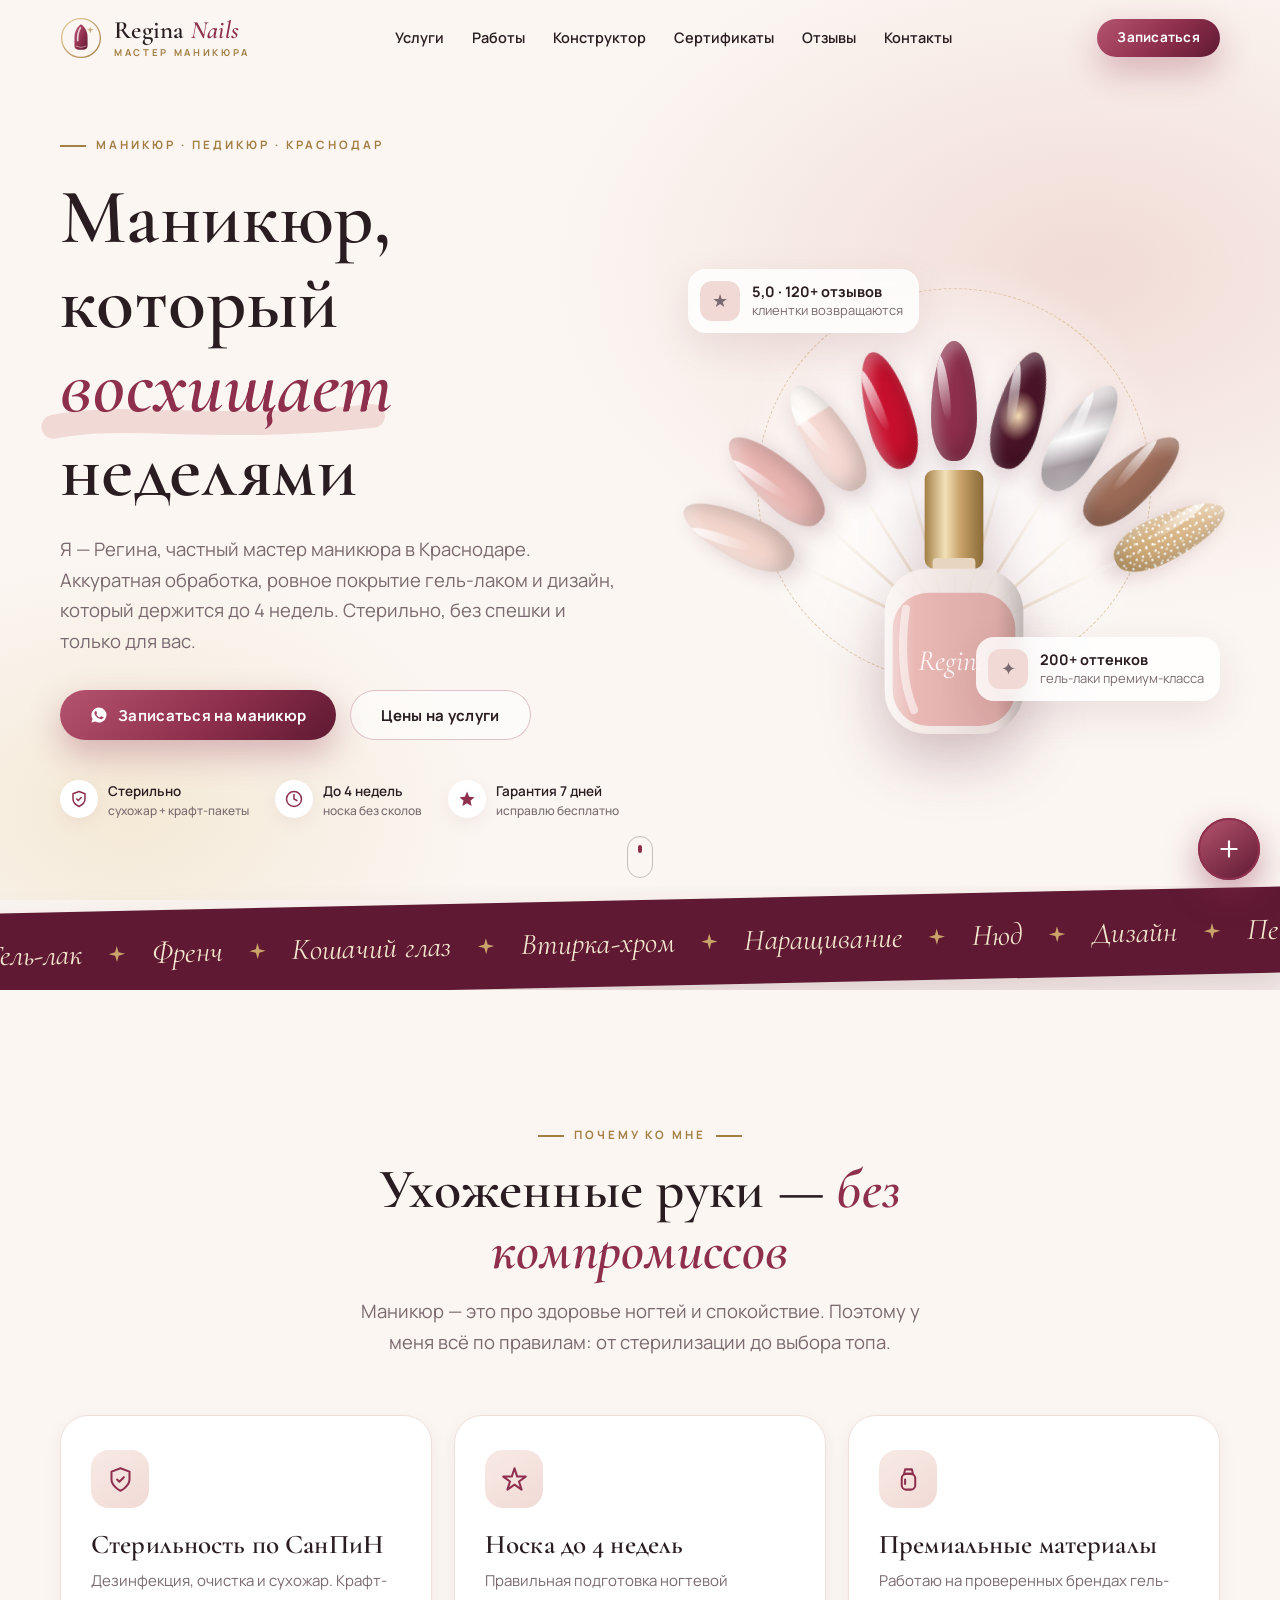
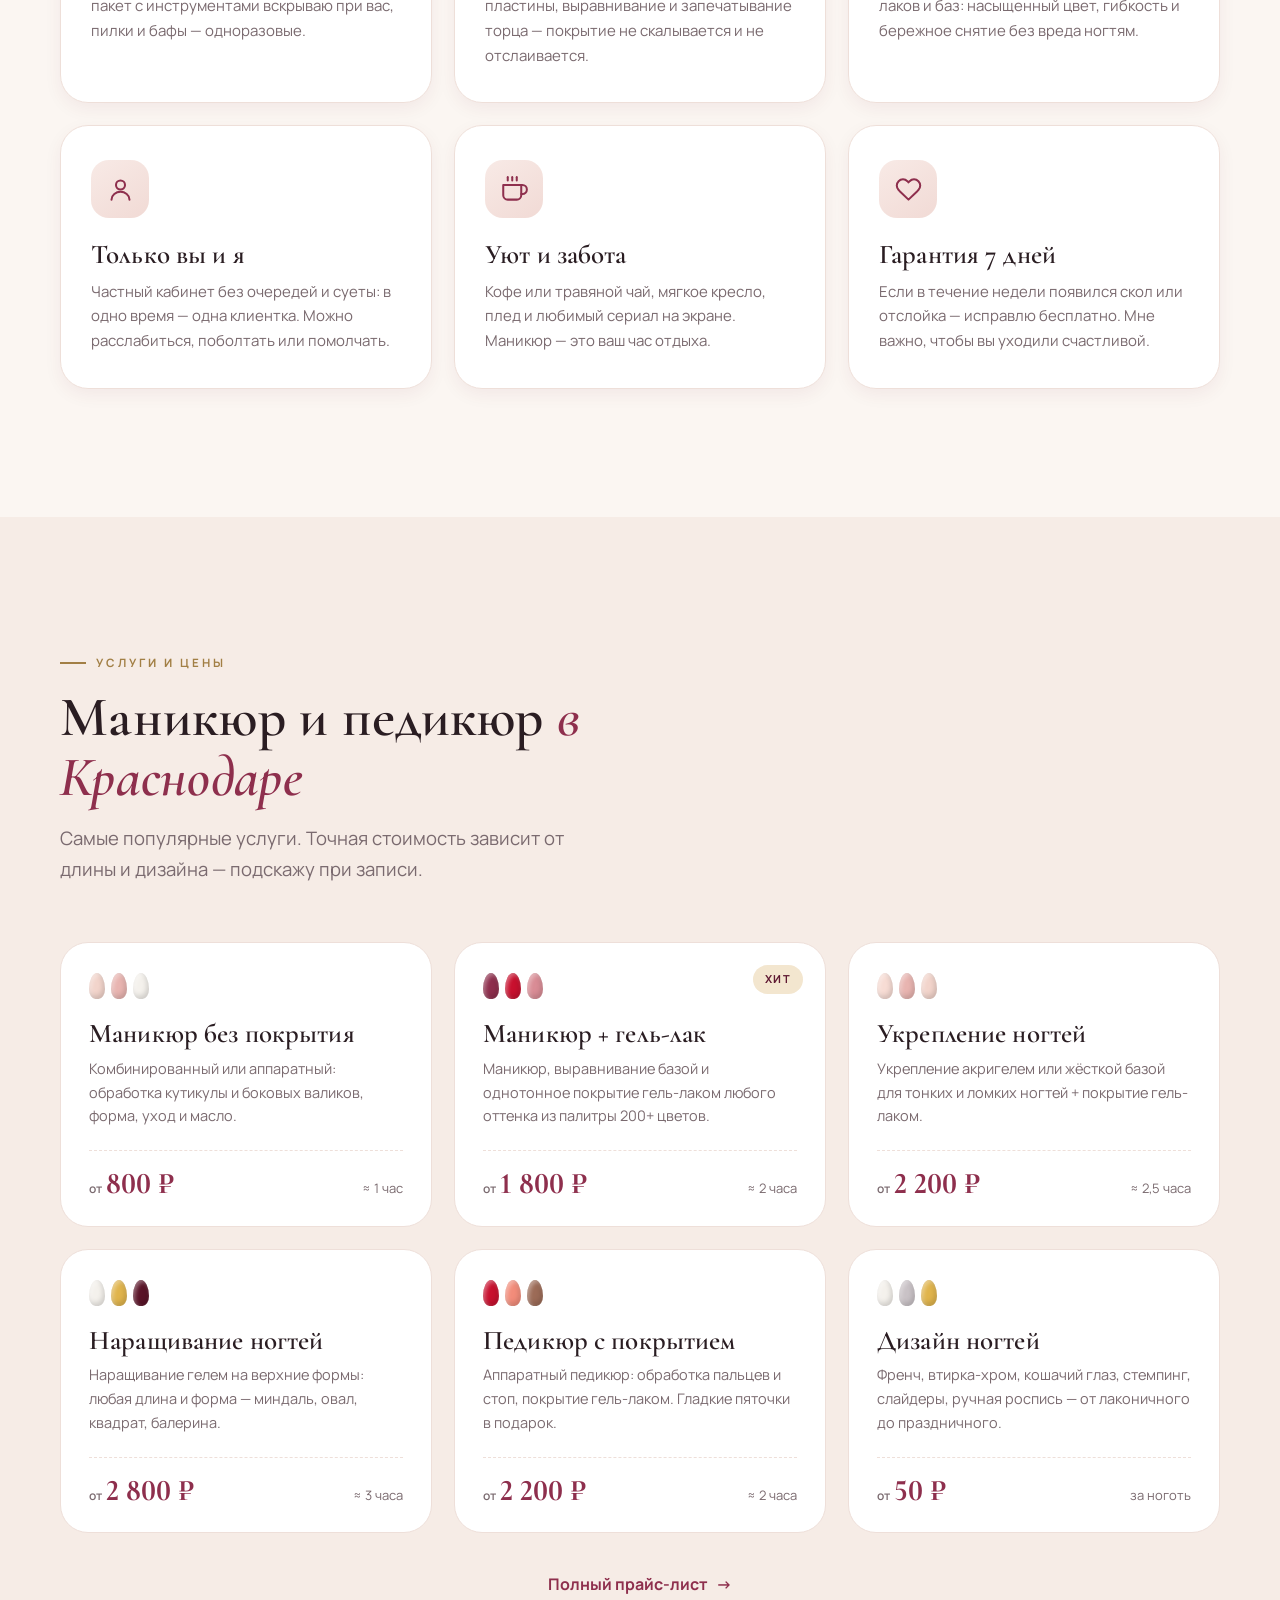
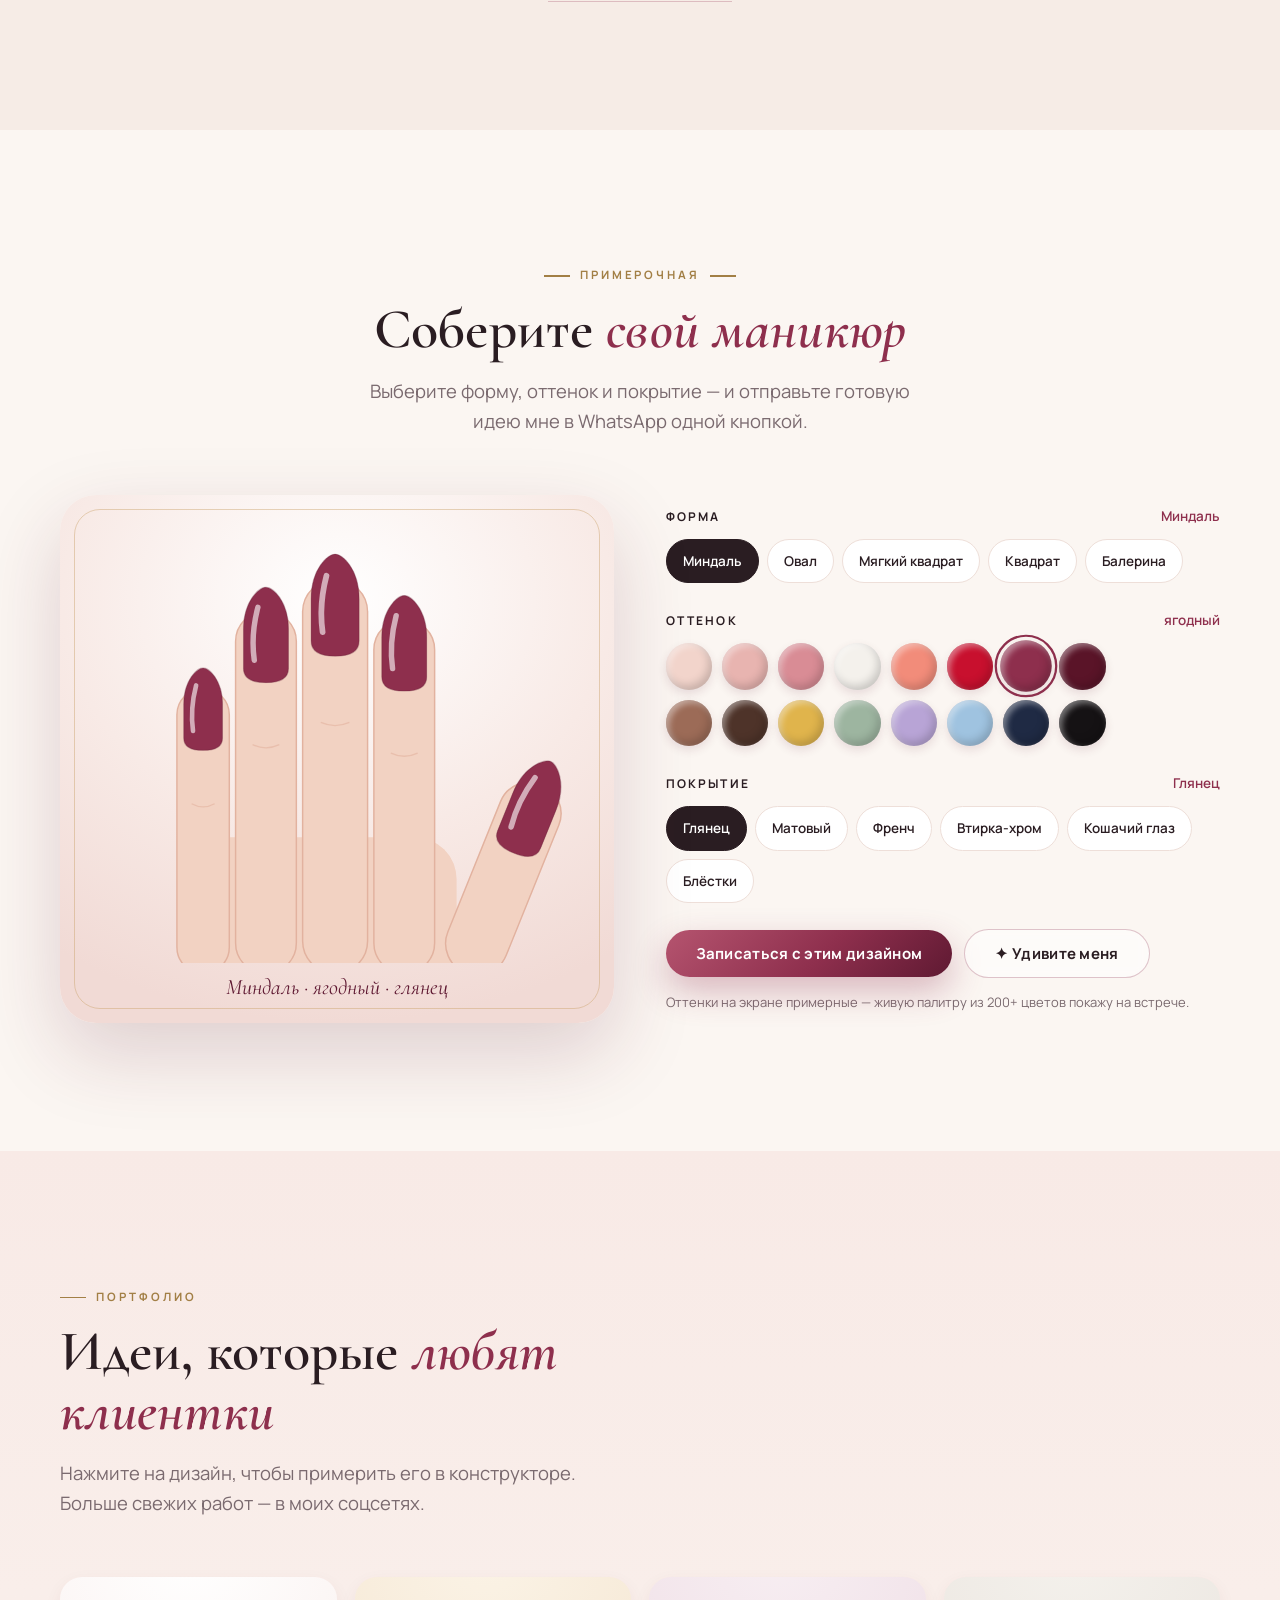
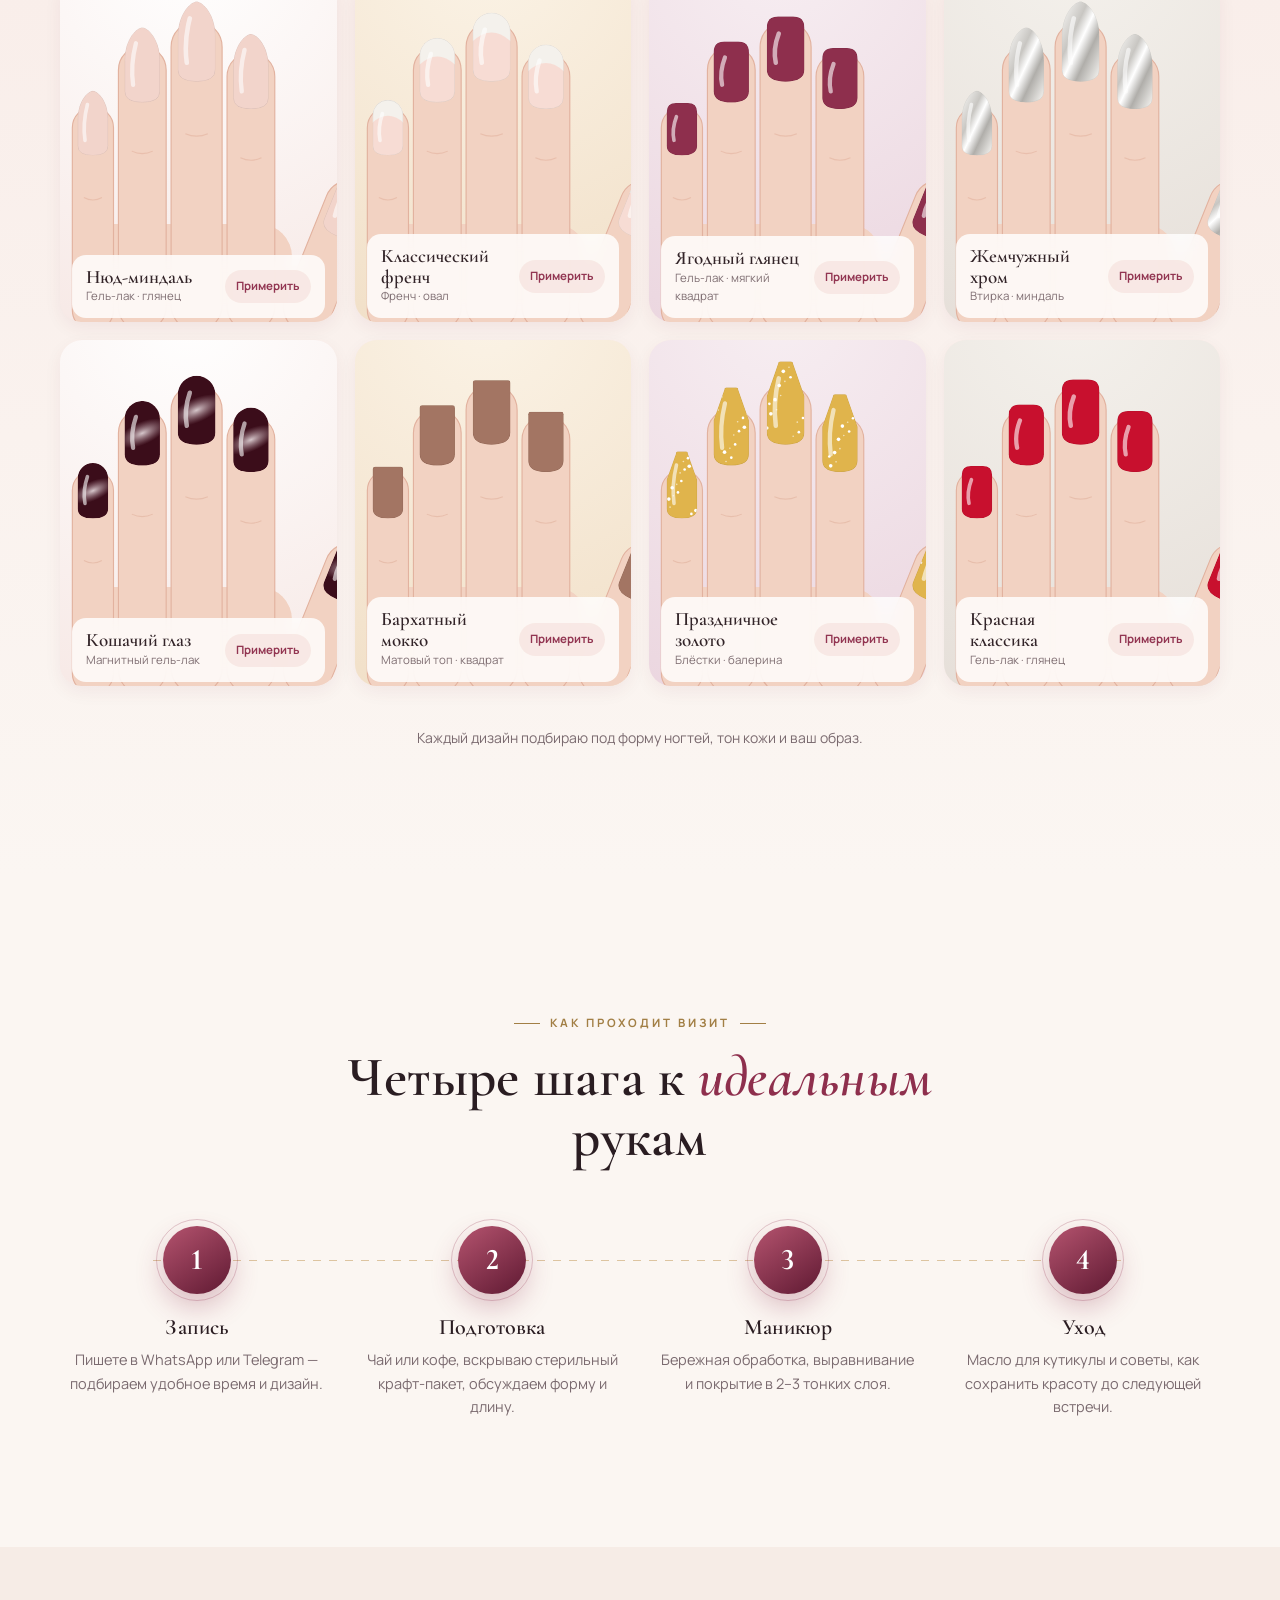
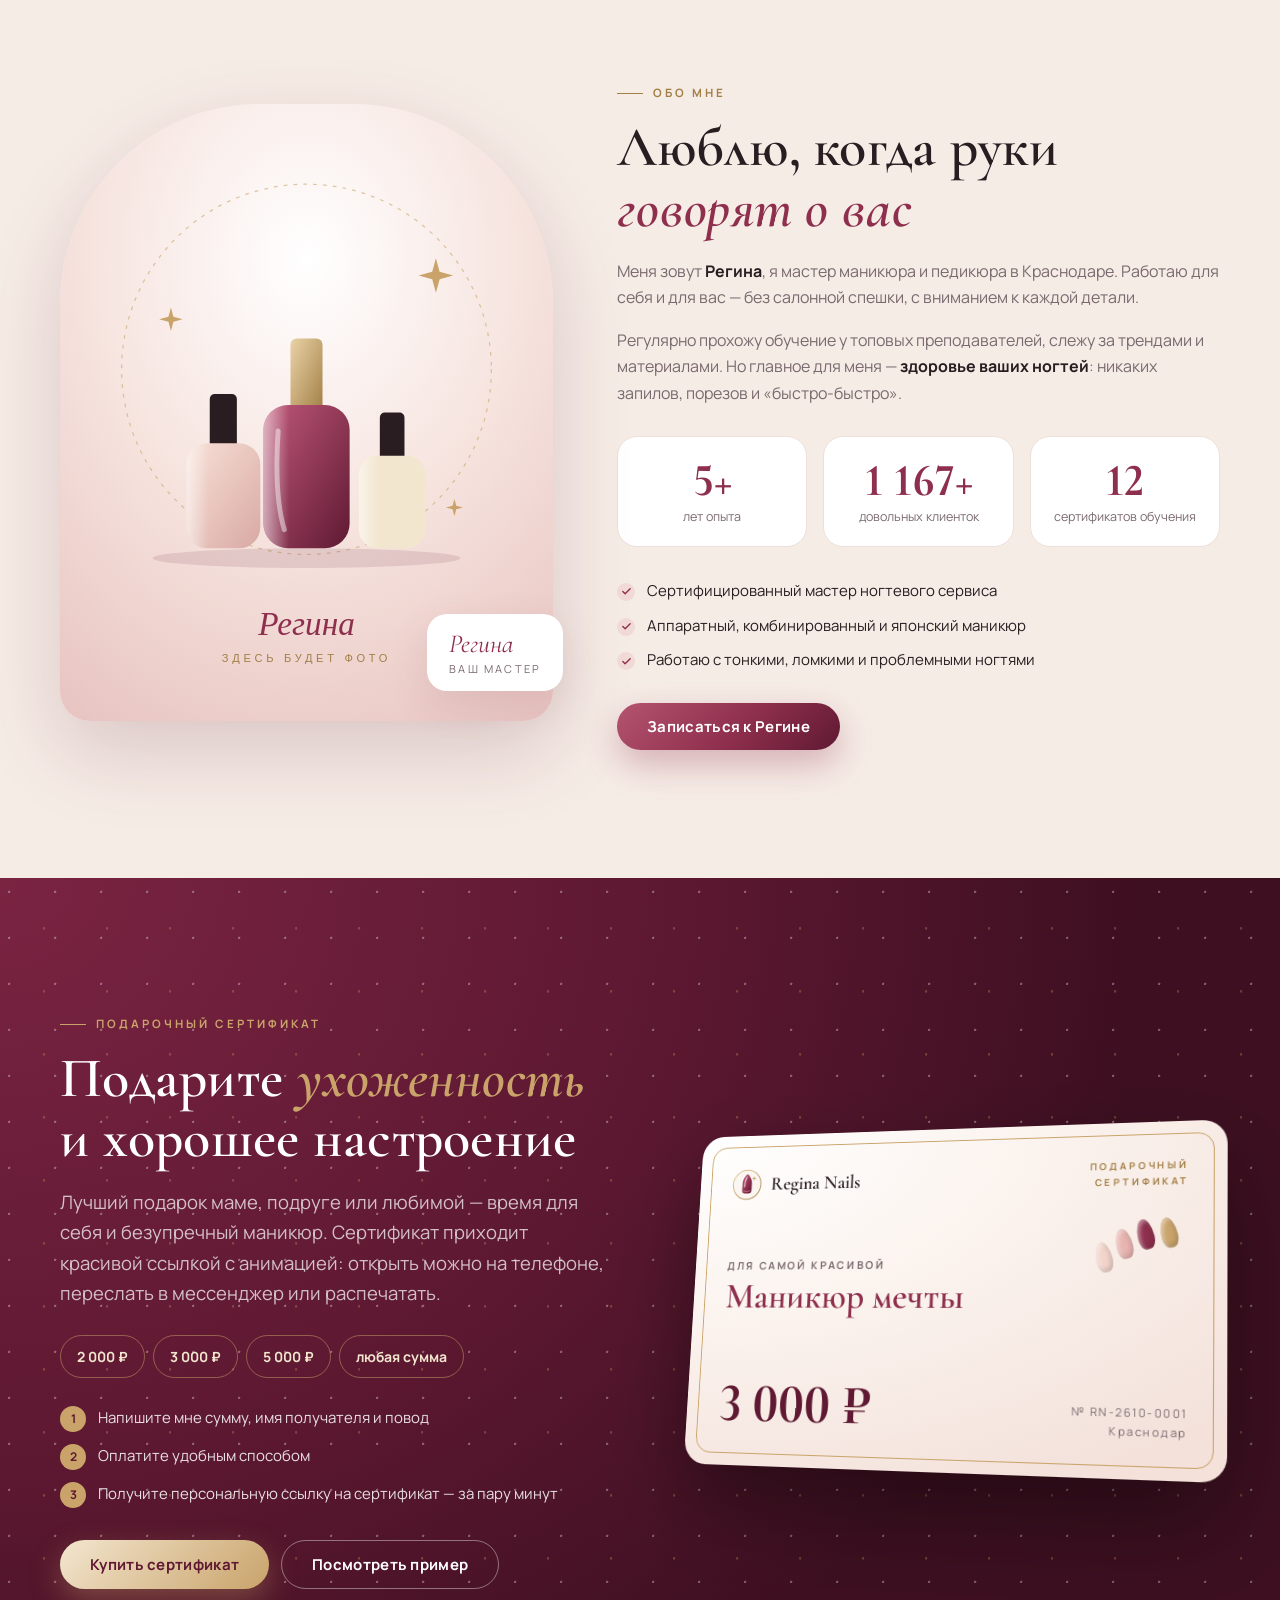
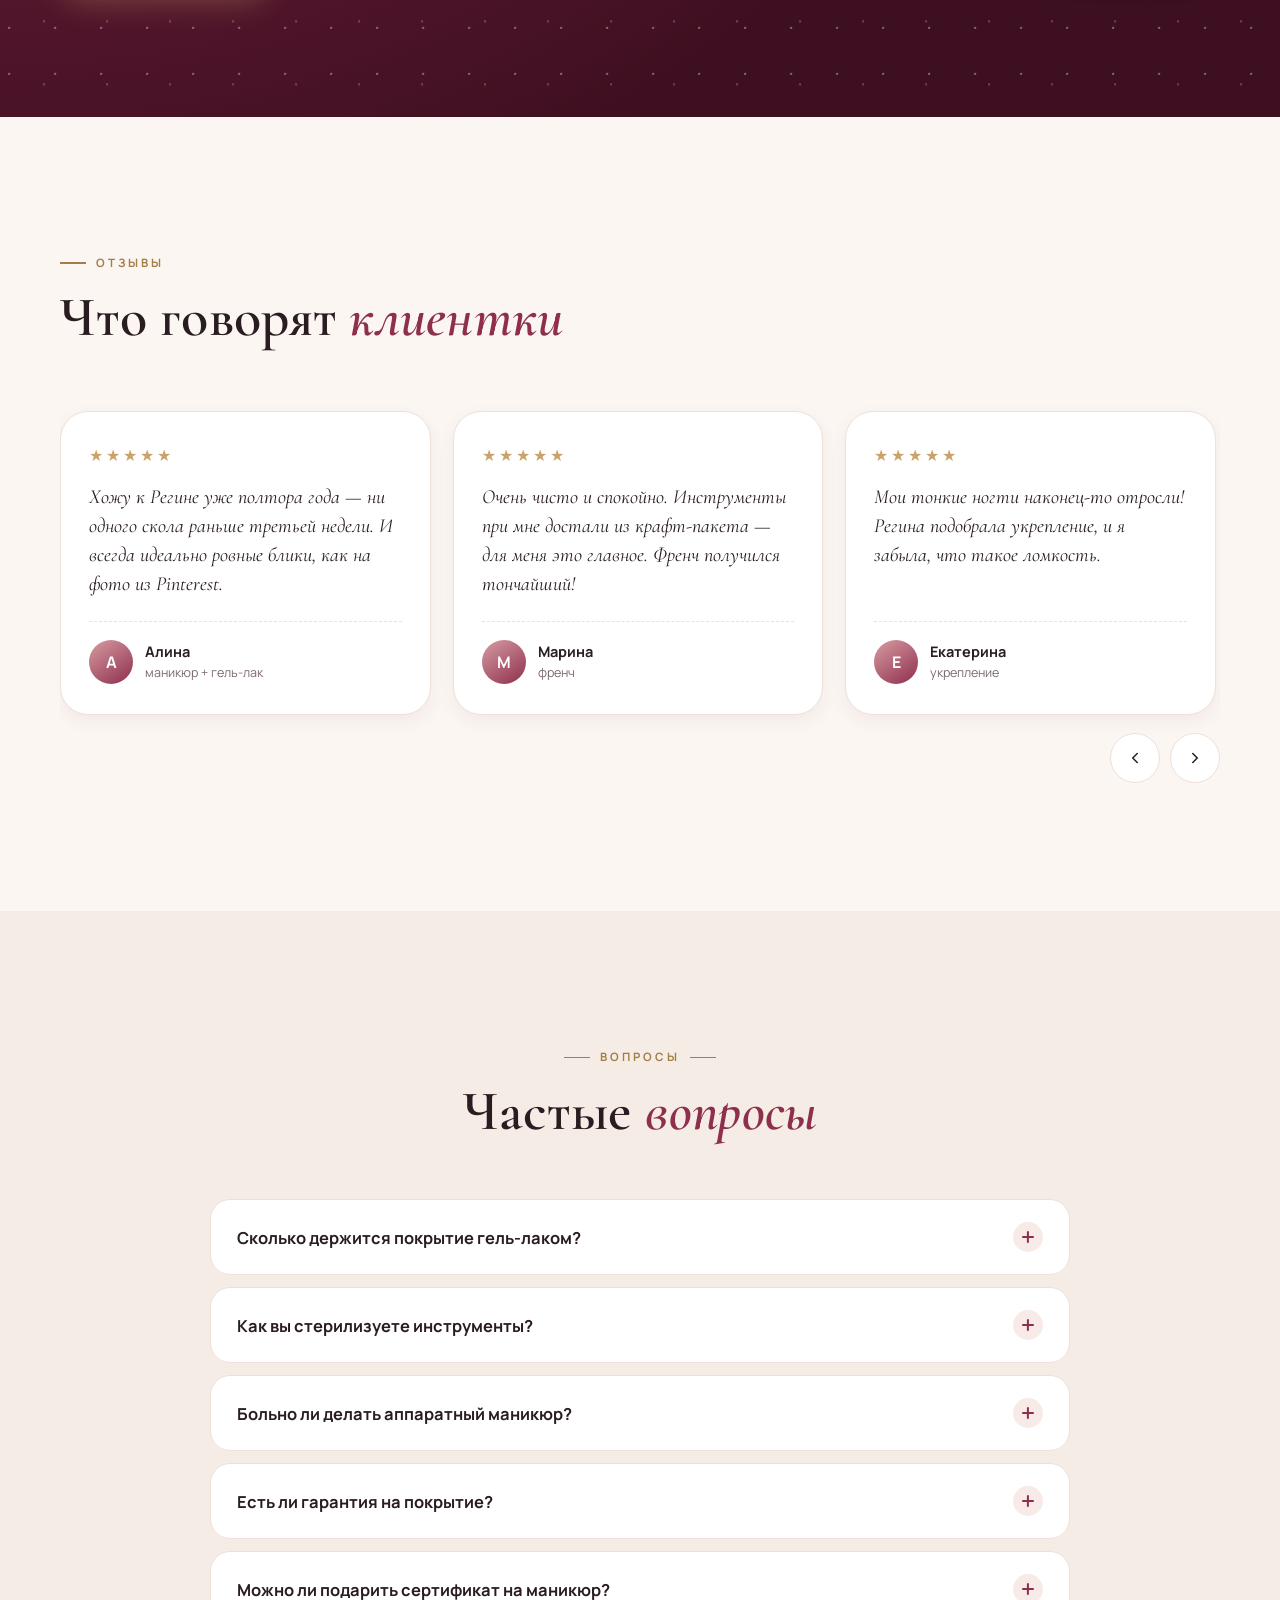
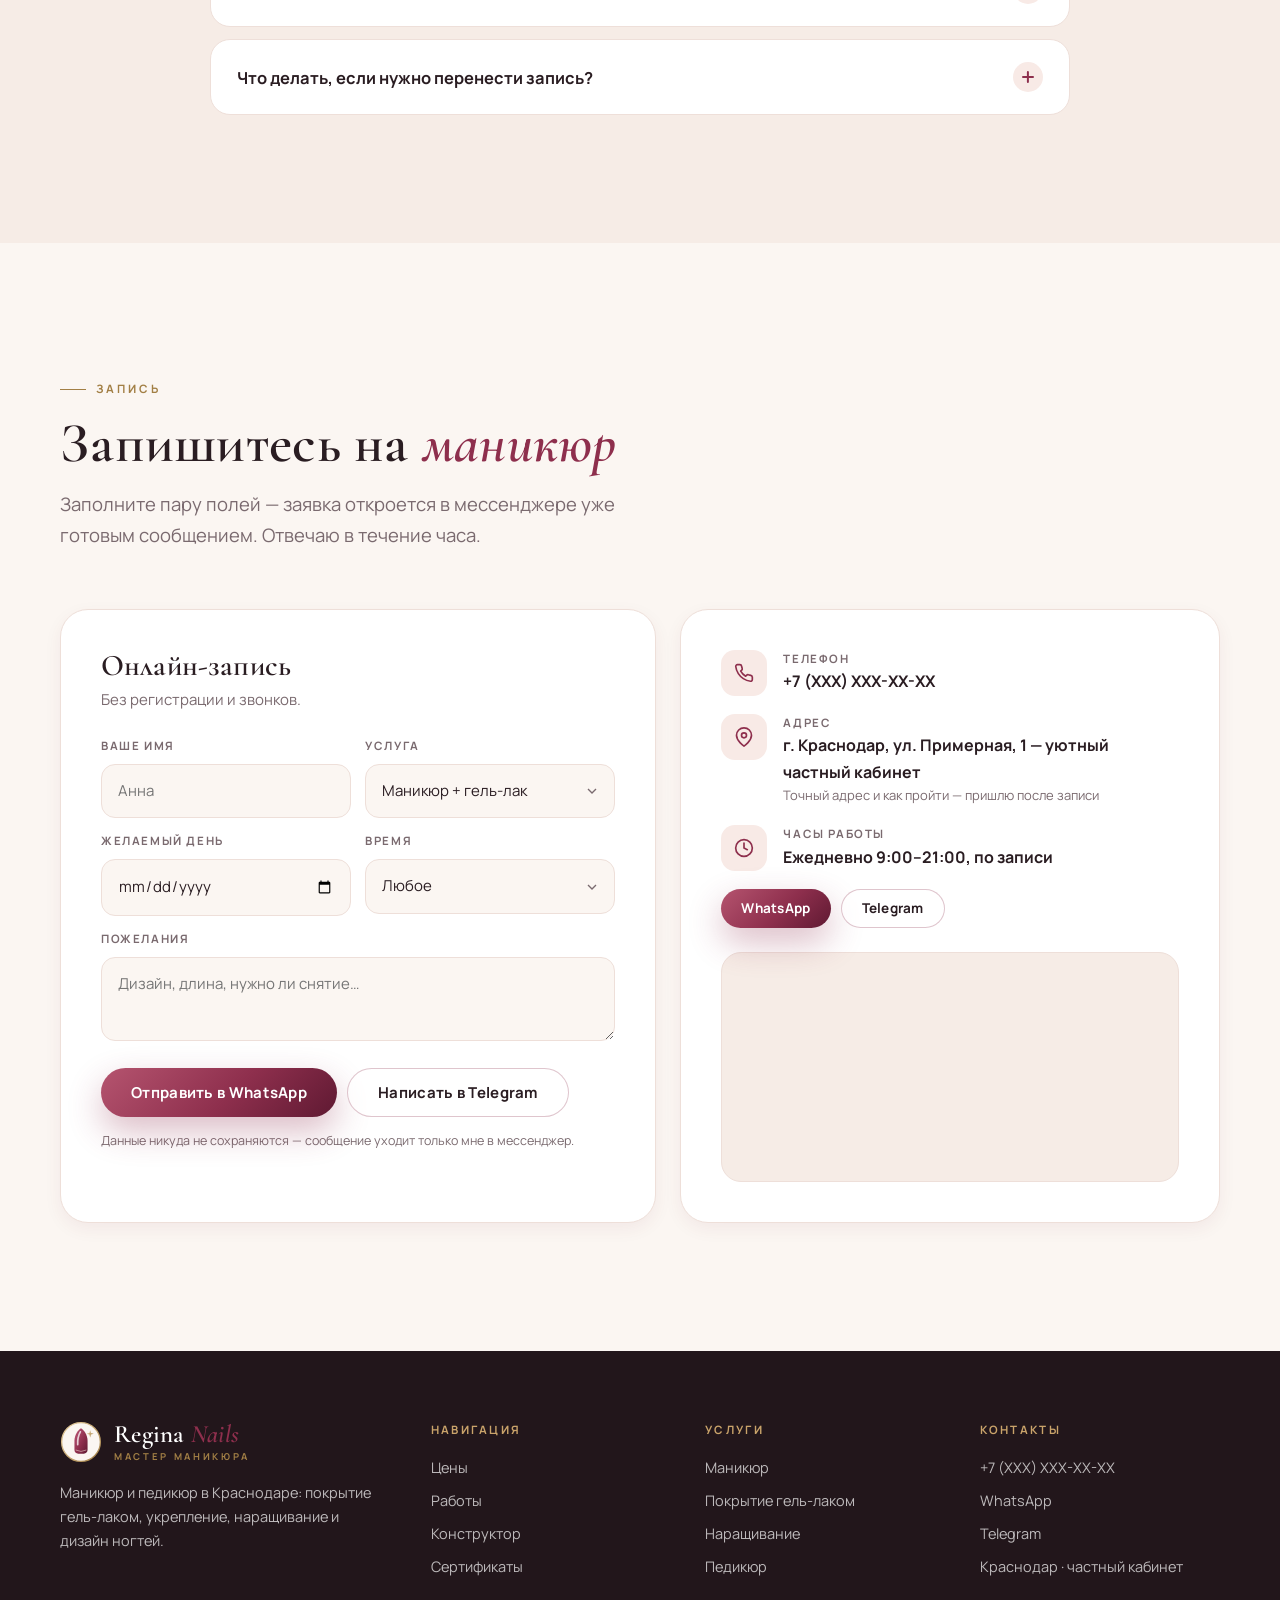
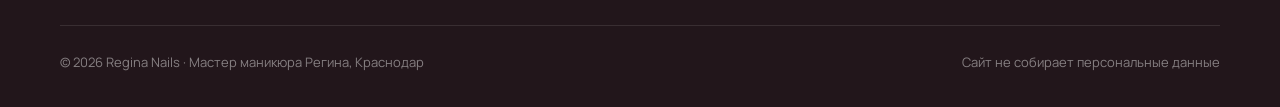
==== index.html @ 44fe4cf9 "Сайт Regina Nails: лендинг мастера маникюра, прайс, конструктор маникюра, подарочные сертификаты - i" ====
<!doctype html>
<html lang="ru">
<head>
  <meta charset="utf-8">
  <meta name="viewport" content="width=device-width, initial-scale=1">
  <title>Маникюр в Краснодаре — мастер Регина | Regina Nails</title>
  <meta name="description" content="Маникюр и педикюр в Краснодаре у частного мастера Регины: аппаратный и комбинированный маникюр, покрытие гель-лаком, укрепление, наращивание, френч и дизайн. Стерильно, носка до 4 недель, гарантия 7 дней. Запись в WhatsApp и Telegram.">
  <meta name="keywords" content="маникюр Краснодар, мастер маникюра Краснодар, педикюр Краснодар, гель-лак, наращивание ногтей, аппаратный маникюр, френч, дизайн ногтей">
  <link rel="canonical" href="https://reginanails.ru/">
  <meta name="theme-color" content="#8E2F4D">
  <meta name="format-detection" content="telephone=no">

  <meta property="og:type" content="website">
  <meta property="og:locale" content="ru_RU">
  <meta property="og:site_name" content="Regina Nails">
  <meta property="og:title" content="Маникюр в Краснодаре — мастер Регина">
  <meta property="og:description" content="Безупречный маникюр, который держится до 4 недель. Стерильно, аккуратно, без спешки. Запись онлайн.">
  <meta property="og:url" content="https://reginanails.ru/">
  <meta property="og:image" content="https://reginanails.ru/assets/img/og-cover.png">
  <meta property="og:image:width" content="1200">
  <meta property="og:image:height" content="630">
  <meta name="twitter:card" content="summary_large_image">

  <link rel="icon" href="assets/img/logo-mark.svg" type="image/svg+xml">
  <link rel="apple-touch-icon" href="assets/img/apple-touch-icon.png">
  <link rel="manifest" href="site.webmanifest">

  <link rel="preconnect" href="https://fonts.googleapis.com">
  <link rel="preconnect" href="https://fonts.gstatic.com" crossorigin>
  <link href="https://fonts.googleapis.com/css2?family=Cormorant+Garamond:ital,wght@0,500;0,600;0,700;1,500;1,600&family=Manrope:wght@400;500;600;700&display=swap" rel="stylesheet">
  <link rel="stylesheet" href="assets/css/styles.css">

  <!-- Разметка для поисковиков. Телефон/адрес — ЗАГЛУШКИ, синхронизировать с assets/js/config.js -->
  <script type="application/ld+json">
  {
    "@context": "https://schema.org",
    "@type": "NailSalon",
    "@id": "https://reginanails.ru/#business",
    "name": "Regina Nails — мастер маникюра Регина",
    "description": "Частный мастер маникюра и педикюра в Краснодаре: покрытие гель-лаком, укрепление, наращивание, френч, дизайн.",
    "url": "https://reginanails.ru/",
    "image": "https://reginanails.ru/assets/img/og-cover.png",
    "logo": "https://reginanails.ru/assets/img/logo-mark.svg",
    "telephone": "+7XXXXXXXXXX",
    "priceRange": "800–3500 ₽",
    "currenciesAccepted": "RUB",
    "paymentAccepted": "Наличные, перевод",
    "address": {
      "@type": "PostalAddress",
      "addressLocality": "Краснодар",
      "addressRegion": "Краснодарский край",
      "streetAddress": "ул. Примерная, 1",
      "addressCountry": "RU"
    },
    "areaServed": "Краснодар",
    "openingHoursSpecification": [{
      "@type": "OpeningHoursSpecification",
      "dayOfWeek": ["Monday","Tuesday","Wednesday","Thursday","Friday","Saturday","Sunday"],
      "opens": "09:00",
      "closes": "21:00"
    }],
    "hasOfferCatalog": {
      "@type": "OfferCatalog",
      "name": "Услуги маникюра и педикюра",
      "itemListElement": [
        {"@type":"Offer","itemOffered":{"@type":"Service","name":"Маникюр без покрытия"},"price":"800","priceCurrency":"RUB"},
        {"@type":"Offer","itemOffered":{"@type":"Service","name":"Маникюр с покрытием гель-лаком"},"price":"1800","priceCurrency":"RUB"},
        {"@type":"Offer","itemOffered":{"@type":"Service","name":"Укрепление ногтей с покрытием"},"price":"2200","priceCurrency":"RUB"},
        {"@type":"Offer","itemOffered":{"@type":"Service","name":"Наращивание ногтей"},"price":"2800","priceCurrency":"RUB"},
        {"@type":"Offer","itemOffered":{"@type":"Service","name":"Педикюр с покрытием"},"price":"2200","priceCurrency":"RUB"},
        {"@type":"Offer","itemOffered":{"@type":"Service","name":"Френч"},"price":"300","priceCurrency":"RUB"}
      ]
    }
  }
  </script>
  <script type="application/ld+json">
  {
    "@context": "https://schema.org",
    "@type": "FAQPage",
    "mainEntity": [
      {"@type":"Question","name":"Сколько держится покрытие гель-лаком?","acceptedAnswer":{"@type":"Answer","text":"В среднем 3–4 недели без сколов. Рекомендую обновлять маникюр раз в 3 недели — так ногти выглядят ухоженно, а покрытие не нагружает свободный край."}},
      {"@type":"Question","name":"Как вы стерилизуете инструменты?","acceptedAnswer":{"@type":"Answer","text":"Полный цикл: дезинфекция, предстерилизационная очистка и стерилизация в сухожаре. Инструменты хранятся в крафт-пакетах с индикатором и вскрываются при вас. Пилки и бафы — одноразовые."}},
      {"@type":"Question","name":"Больно ли делать аппаратный маникюр?","acceptedAnswer":{"@type":"Answer","text":"Нет. Я работаю аккуратно, подбираю фрезы под вашу кожу и не допускаю порезов и запилов. Если кожа чувствительная — скажите, сделаю комбинированный маникюр."}},
      {"@type":"Question","name":"Есть ли гарантия на покрытие?","acceptedAnswer":{"@type":"Answer","text":"Да, 7 дней. Если в течение недели появился скол или отслойка не по вашей вине — бесплатно исправлю."}},
      {"@type":"Question","name":"Можно ли подарить сертификат на маникюр?","acceptedAnswer":{"@type":"Answer","text":"Да. Сертификат на любую сумму приходит красивой ссылкой с анимацией — её можно отправить в мессенджер или распечатать."}},
      {"@type":"Question","name":"Что делать, если нужно перенести запись?","acceptedAnswer":{"@type":"Answer","text":"Предупредите минимум за 24 часа — перенесу на удобное время без проблем."}}
    ]
  }
  </script>
</head>
<body>
  <a class="skip-link" href="#main">Перейти к содержимому</a>

  <!-- ============ Шапка ============ -->
  <header class="header">
    <div class="container header__inner">
      <a class="logo" href="index.html" aria-label="Regina Nails — на главную">
        <img class="logo__mark" src="assets/img/logo-mark.svg" alt="" width="42" height="42">
        <span class="logo__text">
          <span class="logo__name">Regina <em>Nails</em></span>
          <span class="logo__sub">мастер маникюра</span>
        </span>
      </a>
      <nav class="nav" aria-label="Основное меню">
        <a href="#services">Услуги</a>
        <a href="#works">Работы</a>
        <a href="#studio">Конструктор</a>
        <a href="#gift">Сертификаты</a>
        <a href="#reviews">Отзывы</a>
        <a href="#contacts">Контакты</a>
      </nav>
      <div class="header__cta">
        <a class="btn btn--primary btn--sm" data-wa-text="Здравствуйте, Регина! Хочу записаться на маникюр." target="_blank" rel="noopener">Записаться</a>
        <button class="burger" type="button" aria-label="Меню" aria-expanded="false" aria-controls="mobile-menu"><span></span><span></span><span></span></button>
      </div>
    </div>
  </header>

  <nav class="mobile-menu" id="mobile-menu" aria-label="Мобильное меню">
    <a href="#services">Услуги и цены</a>
    <a href="#works">Работы</a>
    <a href="#studio">Конструктор</a>
    <a href="#gift">Сертификаты</a>
    <a href="#reviews">Отзывы</a>
    <a href="#contacts">Контакты</a>
    <a class="btn btn--primary" data-wa-text="Здравствуйте, Регина! Хочу записаться на маникюр." target="_blank" rel="noopener">Записаться в WhatsApp</a>
  </nav>

  <main id="main">
    <!-- ============ HERO ============ -->
    <section class="hero" aria-labelledby="hero-title">
      <div class="container hero__grid">
        <div class="hero__text">
          <span class="eyebrow">Маникюр · педикюр · Краснодар</span>
          <h1 id="hero-title">
            <span class="hero__title-line">Маникюр,</span>
            <span class="hero__title-line">который <span class="stroke-word"><em>восхищает</em><svg viewBox="0 0 300 30" preserveAspectRatio="none" aria-hidden="true"><path pathLength="1" d="M6 20 C 70 6, 150 26, 294 10"/></svg></span></span>
            <span class="hero__title-line">неделями</span>
          </h1>
          <p class="lead hero__lead">Я — Регина, частный мастер маникюра в Краснодаре. Аккуратная обработка, ровное покрытие гель-лаком и дизайн, который держится до&nbsp;4&nbsp;недель. Стерильно, без спешки и только для вас.</p>
          <div class="hero__actions">
            <a class="btn btn--primary" data-wa-text="Здравствуйте, Регина! Хочу записаться на маникюр." target="_blank" rel="noopener">
              <svg viewBox="0 0 24 24" fill="currentColor" aria-hidden="true"><path d="M12 2a10 10 0 0 0-8.6 15.1L2 22l5-1.3A10 10 0 1 0 12 2zm5.4 14.1c-.2.7-1.3 1.3-1.9 1.4-.5.1-1.1.1-1.8-.1-.4-.1-1-.3-1.7-.6-2.9-1.3-4.8-4.2-5-4.4-.1-.2-1.2-1.6-1.2-3s.7-2.1 1-2.4c.2-.3.5-.3.7-.3h.5c.2 0 .4 0 .6.5.2.6.8 2 .9 2.1.1.2.1.3 0 .5-.1.2-.1.3-.3.5l-.4.5c-.1.1-.3.3-.1.6.2.3.8 1.3 1.7 2.1 1.2 1.1 2.2 1.4 2.5 1.5.3.2.5.1.7-.1.2-.2.8-.9 1-1.2.2-.3.4-.3.7-.2.3.1 1.9.9 2.2 1.1.3.2.5.2.6.4.1.1.1.7-.1 1.4z"/></svg>
              Записаться на маникюр
            </a>
            <a class="btn btn--ghost" href="prices.html">Цены на услуги</a>
          </div>
          <div class="hero__trust">
            <div class="trust">
              <span class="trust__icon"><svg viewBox="0 0 24 24" fill="none" stroke="currentColor" stroke-width="2" stroke-linecap="round" stroke-linejoin="round" aria-hidden="true"><path d="M12 22s8-4 8-10V5l-8-3-8 3v7c0 6 8 10 8 10z"/><polyline points="9 12 11 14 15 10"/></svg></span>
              <span>Стерильно<small>сухожар + крафт-пакеты</small></span>
            </div>
            <div class="trust">
              <span class="trust__icon"><svg viewBox="0 0 24 24" fill="none" stroke="currentColor" stroke-width="2" stroke-linecap="round" stroke-linejoin="round" aria-hidden="true"><circle cx="12" cy="12" r="10"/><polyline points="12 6 12 12 16 14"/></svg></span>
              <span>До 4 недель<small>носка без сколов</small></span>
            </div>
            <div class="trust">
              <span class="trust__icon"><svg viewBox="0 0 24 24" fill="currentColor" aria-hidden="true"><path d="M12 2l2.9 6.9 7.1.6-5.4 4.7 1.6 7L12 17.8 5.8 21.2l1.6-7L2 9.5l7.1-.6z"/></svg></span>
              <span>Гарантия 7 дней<small>исправлю бесплатно</small></span>
            </div>
          </div>
        </div>

        <!-- визуал: веер типсов + флакон лака -->
        <div class="hero__visual" aria-hidden="true">
          <div class="hero__halo"></div>
          <div class="hero__ring"></div>
          <div class="fan">
            <div class="fan__item" style="--i:0;--r:-64deg;--tip-c:#F2D4CB"><div class="fan__sway"><span class="fan__stick"></span><span class="tip" style="--tip:#F2D4CB"></span></div></div>
            <div class="fan__item" style="--i:1;--r:-48deg;--tip-c:#E8B4B0"><div class="fan__sway"><span class="fan__stick"></span><span class="tip" style="--tip:#E8B4B0"></span></div></div>
            <div class="fan__item" style="--i:2;--r:-32deg"><div class="fan__sway"><span class="fan__stick"></span><span class="tip tip--french"></span></div></div>
            <div class="fan__item" style="--i:3;--r:-16deg;--tip-c:#C8102E"><div class="fan__sway"><span class="fan__stick"></span><span class="tip" style="--tip:#C8102E"></span></div></div>
            <div class="fan__item" style="--i:4;--r:0deg;--tip-c:#8E2F4D"><div class="fan__sway"><span class="fan__stick"></span><span class="tip" style="--tip:#8E2F4D"></span></div></div>
            <div class="fan__item" style="--i:5;--r:16deg"><div class="fan__sway"><span class="fan__stick"></span><span class="tip tip--cat"></span></div></div>
            <div class="fan__item" style="--i:6;--r:32deg"><div class="fan__sway"><span class="fan__stick"></span><span class="tip tip--chrome"></span></div></div>
            <div class="fan__item" style="--i:7;--r:48deg;--tip-c:#9C6B57"><div class="fan__sway"><span class="fan__stick"></span><span class="tip" style="--tip:#9C6B57"></span></div></div>
            <div class="fan__item" style="--i:8;--r:64deg"><div class="fan__sway"><span class="fan__stick"></span><span class="tip tip--glitter"></span></div></div>
          </div>

          <svg class="bottle" viewBox="0 0 120 200">
            <defs>
              <linearGradient id="capG" x1="0" x2="1"><stop offset="0" stop-color="#A27F45"/><stop offset=".35" stop-color="#F3E1B8"/><stop offset=".6" stop-color="#C9A36A"/><stop offset="1" stop-color="#8A6A36"/></linearGradient>
              <linearGradient id="glassG" x1="0" x2="1"><stop offset="0" stop-color="#fff" stop-opacity=".55"/><stop offset=".22" stop-color="#fff" stop-opacity=".06"/><stop offset=".8" stop-color="#000" stop-opacity=".05"/><stop offset="1" stop-color="#000" stop-opacity=".22"/></linearGradient>
            </defs>
            <rect x="38" y="0" width="44" height="74" rx="7" fill="url(#capG)"/>
            <rect x="44" y="66" width="32" height="12" rx="3" fill="#E8D5C0"/>
            <rect x="8" y="74" width="104" height="124" rx="32" fill="#F8EEEA" opacity=".9"/>
            <rect class="bottle__fill" x="14" y="92" width="92" height="100" rx="27" fill="#8E2F4D"/>
            <rect x="8" y="74" width="104" height="124" rx="32" fill="url(#glassG)"/>
            <path d="M24 104 C20 130 21 160 30 180" stroke="#fff" stroke-width="6" stroke-linecap="round" fill="none" opacity=".55"/>
            <text x="60" y="150" text-anchor="middle" font-family="Cormorant Garamond, Georgia, serif" font-style="italic" font-size="22" fill="#fff" opacity=".9">Regina</text>
          </svg>

          <svg class="sparkle" style="left:14%;top:30%;--s:22px;--d:.2s" viewBox="0 0 24 24" fill="currentColor"><path d="M12 0l2.6 9.4L24 12l-9.4 2.6L12 24l-2.6-9.4L0 12l9.4-2.6z"/></svg>
          <svg class="sparkle" style="right:12%;top:12%;--s:16px;--d:1.1s" viewBox="0 0 24 24" fill="currentColor"><path d="M12 0l2.6 9.4L24 12l-9.4 2.6L12 24l-2.6-9.4L0 12l9.4-2.6z"/></svg>
          <svg class="sparkle" style="right:22%;bottom:8%;--s:20px;--d:2s" viewBox="0 0 24 24" fill="currentColor"><path d="M12 0l2.6 9.4L24 12l-9.4 2.6L12 24l-2.6-9.4L0 12l9.4-2.6z"/></svg>
          <svg class="sparkle" style="left:26%;bottom:16%;--s:12px;--d:1.5s" viewBox="0 0 24 24" fill="currentColor"><path d="M12 0l2.6 9.4L24 12l-9.4 2.6L12 24l-2.6-9.4L0 12l9.4-2.6z"/></svg>

          <div class="hero__badge hero__badge--a"><span class="hero__badge-ico">★</span><div><strong>5,0 · 120+ отзывов</strong><span>клиентки возвращаются</span></div></div>
          <div class="hero__badge hero__badge--b"><span class="hero__badge-ico">✦</span><div><strong>200+ оттенков</strong><span>гель-лаки премиум-класса</span></div></div>
        </div>
      </div>
      <span class="hero__scroll" aria-hidden="true"></span>
    </section>

    <!-- ============ Бегущая лента ============ -->
    <div class="marquee-wrap" aria-hidden="true"><div class="marquee">
      <div class="marquee__track">
        <div class="marquee__item">Гель-лак <svg viewBox="0 0 24 24" fill="currentColor"><path d="M12 0l2.6 9.4L24 12l-9.4 2.6L12 24l-2.6-9.4L0 12l9.4-2.6z"/></svg> Френч <svg viewBox="0 0 24 24" fill="currentColor"><path d="M12 0l2.6 9.4L24 12l-9.4 2.6L12 24l-2.6-9.4L0 12l9.4-2.6z"/></svg> Кошачий глаз <svg viewBox="0 0 24 24" fill="currentColor"><path d="M12 0l2.6 9.4L24 12l-9.4 2.6L12 24l-2.6-9.4L0 12l9.4-2.6z"/></svg> Втирка-хром <svg viewBox="0 0 24 24" fill="currentColor"><path d="M12 0l2.6 9.4L24 12l-9.4 2.6L12 24l-2.6-9.4L0 12l9.4-2.6z"/></svg> Наращивание <svg viewBox="0 0 24 24" fill="currentColor"><path d="M12 0l2.6 9.4L24 12l-9.4 2.6L12 24l-2.6-9.4L0 12l9.4-2.6z"/></svg> Нюд <svg viewBox="0 0 24 24" fill="currentColor"><path d="M12 0l2.6 9.4L24 12l-9.4 2.6L12 24l-2.6-9.4L0 12l9.4-2.6z"/></svg> Дизайн <svg viewBox="0 0 24 24" fill="currentColor"><path d="M12 0l2.6 9.4L24 12l-9.4 2.6L12 24l-2.6-9.4L0 12l9.4-2.6z"/></svg> Педикюр <svg viewBox="0 0 24 24" fill="currentColor"><path d="M12 0l2.6 9.4L24 12l-9.4 2.6L12 24l-2.6-9.4L0 12l9.4-2.6z"/></svg></div>
        <div class="marquee__item">Гель-лак <svg viewBox="0 0 24 24" fill="currentColor"><path d="M12 0l2.6 9.4L24 12l-9.4 2.6L12 24l-2.6-9.4L0 12l9.4-2.6z"/></svg> Френч <svg viewBox="0 0 24 24" fill="currentColor"><path d="M12 0l2.6 9.4L24 12l-9.4 2.6L12 24l-2.6-9.4L0 12l9.4-2.6z"/></svg> Кошачий глаз <svg viewBox="0 0 24 24" fill="currentColor"><path d="M12 0l2.6 9.4L24 12l-9.4 2.6L12 24l-2.6-9.4L0 12l9.4-2.6z"/></svg> Втирка-хром <svg viewBox="0 0 24 24" fill="currentColor"><path d="M12 0l2.6 9.4L24 12l-9.4 2.6L12 24l-2.6-9.4L0 12l9.4-2.6z"/></svg> Наращивание <svg viewBox="0 0 24 24" fill="currentColor"><path d="M12 0l2.6 9.4L24 12l-9.4 2.6L12 24l-2.6-9.4L0 12l9.4-2.6z"/></svg> Нюд <svg viewBox="0 0 24 24" fill="currentColor"><path d="M12 0l2.6 9.4L24 12l-9.4 2.6L12 24l-2.6-9.4L0 12l9.4-2.6z"/></svg> Дизайн <svg viewBox="0 0 24 24" fill="currentColor"><path d="M12 0l2.6 9.4L24 12l-9.4 2.6L12 24l-2.6-9.4L0 12l9.4-2.6z"/></svg> Педикюр <svg viewBox="0 0 24 24" fill="currentColor"><path d="M12 0l2.6 9.4L24 12l-9.4 2.6L12 24l-2.6-9.4L0 12l9.4-2.6z"/></svg></div>
      </div>
    </div></div>

    <!-- ============ Почему ко мне ============ -->
    <section class="section" aria-labelledby="why-title">
      <div class="container">
        <div class="section__head section__head--center reveal">
          <span class="eyebrow">Почему ко мне</span>
          <h2 id="why-title">Ухоженные руки — <em>без компромиссов</em></h2>
          <p class="lead">Маникюр — это про здоровье ногтей и спокойствие. Поэтому у меня всё по правилам: от стерилизации до выбора топа.</p>
        </div>
        <div class="features">
          <article class="feature reveal">
            <div class="feature__icon"><svg viewBox="0 0 24 24" fill="none" stroke="currentColor" stroke-width="1.8" stroke-linecap="round" stroke-linejoin="round" aria-hidden="true"><path d="M12 22s8-4 8-10V5l-8-3-8 3v7c0 6 8 10 8 10z"/><polyline points="9 12 11 14 15 10"/></svg></div>
            <h3>Стерильность по СанПиН</h3>
            <p>Дезинфекция, очистка и сухожар. Крафт-пакет с инструментами вскрываю при вас, пилки и бафы — одноразовые.</p>
          </article>
          <article class="feature reveal" style="--delay:.08s">
            <div class="feature__icon"><svg viewBox="0 0 24 24" fill="none" stroke="currentColor" stroke-width="1.8" stroke-linecap="round" stroke-linejoin="round" aria-hidden="true"><path d="M12 2l2.4 7.4H22l-6 4.4 2.3 7.2L12 16.6 5.7 21l2.3-7.2-6-4.4h7.6z"/></svg></div>
            <h3>Носка до 4 недель</h3>
            <p>Правильная подготовка ногтевой пластины, выравнивание и запечатывание торца — покрытие не скалывается и не отслаивается.</p>
          </article>
          <article class="feature reveal" style="--delay:.16s">
            <div class="feature__icon"><svg viewBox="0 0 24 24" fill="none" stroke="currentColor" stroke-width="1.8" stroke-linecap="round" stroke-linejoin="round" aria-hidden="true"><path d="M9 3h6l1 4H8z"/><rect x="6" y="7" width="12" height="14" rx="4"/><path d="M9 12v4"/></svg></div>
            <h3>Премиальные материалы</h3>
            <p>Работаю на проверенных брендах гель-лаков и баз: насыщенный цвет, гибкость и бережное снятие без вреда ногтям.</p>
          </article>
          <article class="feature reveal">
            <div class="feature__icon"><svg viewBox="0 0 24 24" fill="none" stroke="currentColor" stroke-width="1.8" stroke-linecap="round" stroke-linejoin="round" aria-hidden="true"><circle cx="12" cy="8" r="4"/><path d="M4 21c0-4 4-7 8-7s8 3 8 7"/></svg></div>
            <h3>Только вы и я</h3>
            <p>Частный кабинет без очередей и суеты: в одно время — одна клиентка. Можно расслабиться, поболтать или помолчать.</p>
          </article>
          <article class="feature reveal" style="--delay:.08s">
            <div class="feature__icon"><svg viewBox="0 0 24 24" fill="none" stroke="currentColor" stroke-width="1.8" stroke-linecap="round" stroke-linejoin="round" aria-hidden="true"><path d="M18 8h1a4 4 0 0 1 0 8h-1"/><path d="M2 8h16v9a4 4 0 0 1-4 4H6a4 4 0 0 1-4-4V8z"/><line x1="6" y1="1" x2="6" y2="4"/><line x1="10" y1="1" x2="10" y2="4"/><line x1="14" y1="1" x2="14" y2="4"/></svg></div>
            <h3>Уют и забота</h3>
            <p>Кофе или травяной чай, мягкое кресло, плед и любимый сериал на экране. Маникюр — это ваш час отдыха.</p>
          </article>
          <article class="feature reveal" style="--delay:.16s">
            <div class="feature__icon"><svg viewBox="0 0 24 24" fill="none" stroke="currentColor" stroke-width="1.8" stroke-linecap="round" stroke-linejoin="round" aria-hidden="true"><path d="M20.8 4.6a5.5 5.5 0 0 0-7.8 0L12 5.7l-1-1.1a5.5 5.5 0 0 0-7.8 7.8l1 1.1L12 21l7.8-7.5 1-1.1a5.5 5.5 0 0 0 0-7.8z"/></svg></div>
            <h3>Гарантия 7 дней</h3>
            <p>Если в течение недели появился скол или отслойка — исправлю бесплатно. Мне важно, чтобы вы уходили счастливой.</p>
          </article>
        </div>
      </div>
    </section>

    <!-- ============ Услуги ============ -->
    <section class="section section--soft" id="services" aria-labelledby="services-title">
      <div class="container">
        <div class="section__head reveal">
          <span class="eyebrow">Услуги и цены</span>
          <h2 id="services-title">Маникюр и педикюр <em>в Краснодаре</em></h2>
          <p class="lead">Самые популярные услуги. Точная стоимость зависит от длины и дизайна — подскажу при записи.</p>
        </div>
        <div class="services">
          <article class="service reveal">
            <div class="service__swatch" aria-hidden="true"><i style="--c:#F2D4CB"></i><i style="--c:#E8B4B0"></i><i style="--c:#F4F1EC"></i></div>
            <h3>Маникюр без покрытия</h3>
            <p>Комбинированный или аппаратный: обработка кутикулы и боковых валиков, форма, уход и масло.</p>
            <div class="service__foot"><span class="service__price"><small>от</small>800 ₽</span><span class="service__time">≈ 1 час</span></div>
          </article>
          <article class="service service--hit reveal" style="--delay:.08s">
            <div class="service__swatch" aria-hidden="true"><i style="--c:#8E2F4D"></i><i style="--c:#C8102E"></i><i style="--c:#D98C95"></i></div>
            <h3>Маникюр + гель-лак</h3>
            <p>Маникюр, выравнивание базой и однотонное покрытие гель-лаком любого оттенка из палитры 200+ цветов.</p>
            <div class="service__foot"><span class="service__price"><small>от</small>1 800 ₽</span><span class="service__time">≈ 2 часа</span></div>
          </article>
          <article class="service reveal" style="--delay:.16s">
            <div class="service__swatch" aria-hidden="true"><i style="--c:#F7DCD4"></i><i style="--c:#E8B4B0"></i><i style="--c:#F2D4CB"></i></div>
            <h3>Укрепление ногтей</h3>
            <p>Укрепление акригелем или жёсткой базой для тонких и ломких ногтей + покрытие гель-лаком.</p>
            <div class="service__foot"><span class="service__price"><small>от</small>2 200 ₽</span><span class="service__time">≈ 2,5 часа</span></div>
          </article>
          <article class="service reveal">
            <div class="service__swatch" aria-hidden="true"><i style="--c:#F4F1EC"></i><i style="--c:#E0B44C"></i><i style="--c:#5A1428"></i></div>
            <h3>Наращивание ногтей</h3>
            <p>Наращивание гелем на верхние формы: любая длина и форма — миндаль, овал, квадрат, балерина.</p>
            <div class="service__foot"><span class="service__price"><small>от</small>2 800 ₽</span><span class="service__time">≈ 3 часа</span></div>
          </article>
          <article class="service reveal" style="--delay:.08s">
            <div class="service__swatch" aria-hidden="true"><i style="--c:#C8102E"></i><i style="--c:#F28C7A"></i><i style="--c:#9C6B57"></i></div>
            <h3>Педикюр с покрытием</h3>
            <p>Аппаратный педикюр: обработка пальцев и стоп, покрытие гель-лаком. Гладкие пяточки в подарок.</p>
            <div class="service__foot"><span class="service__price"><small>от</small>2 200 ₽</span><span class="service__time">≈ 2 часа</span></div>
          </article>
          <article class="service reveal" style="--delay:.16s">
            <div class="service__swatch" aria-hidden="true"><i style="--c:#F4F1EC"></i><i style="--c:#C9C2C6"></i><i style="--c:#E0B44C"></i></div>
            <h3>Дизайн ногтей</h3>
            <p>Френч, втирка-хром, кошачий глаз, стемпинг, слайдеры, ручная роспись — от лаконичного до праздничного.</p>
            <div class="service__foot"><span class="service__price"><small>от</small>50 ₽</span><span class="service__time">за ноготь</span></div>
          </article>
        </div>
        <div class="services__more reveal"><a class="link-arrow" href="prices.html">Полный прайс-лист <span aria-hidden="true">→</span></a></div>
      </div>
    </section>

    <!-- ============ Конструктор ============ -->
    <section class="section" id="studio" aria-labelledby="studio-title">
      <div class="container">
        <div class="section__head section__head--center reveal">
          <span class="eyebrow">Примерочная</span>
          <h2 id="studio-title">Соберите <em>свой маникюр</em></h2>
          <p class="lead">Выберите форму, оттенок и покрытие — и отправьте готовую идею мне в WhatsApp одной кнопкой.</p>
        </div>
        <div class="studio">
          <div class="studio__stage reveal reveal--scale">
            <svg class="studio__hand" id="studio-hand" viewBox="-5 0 430 420" role="img" aria-label="Рука с выбранным дизайном маникюра"></svg>
            <p class="studio__label" id="studio-label" aria-live="polite"></p>
          </div>
          <div class="reveal" style="--delay:.1s">
            <div class="studio__group">
              <div class="studio__caption">Форма <span id="cap-shape"></span></div>
              <div class="opts" id="opt-shape" role="group" aria-label="Форма ногтей"></div>
            </div>
            <div class="studio__group">
              <div class="studio__caption">Оттенок <span id="cap-color"></span></div>
              <div class="colors" id="opt-color" role="group" aria-label="Оттенок"></div>
            </div>
            <div class="studio__group">
              <div class="studio__caption">Покрытие <span id="cap-finish"></span></div>
              <div class="opts" id="opt-finish" role="group" aria-label="Покрытие"></div>
            </div>
            <div class="studio__cta">
              <a class="btn btn--primary" id="studio-book" target="_blank" rel="noopener">Записаться с этим дизайном</a>
              <button class="btn btn--ghost" type="button" id="studio-random">✦ Удивите меня</button>
            </div>
            <p class="studio__note">Оттенки на экране примерные — живую палитру из 200+ цветов покажу на встрече.</p>
          </div>
        </div>
      </div>
    </section>

    <!-- ============ Работы ============ -->
    <section class="section section--blush" id="works" aria-labelledby="works-title">
      <div class="container">
        <div class="section__head reveal">
          <span class="eyebrow">Портфолио</span>
          <h2 id="works-title">Идеи, которые <em>любят клиентки</em></h2>
          <p class="lead">Нажмите на дизайн, чтобы примерить его в конструкторе. Больше свежих работ — в моих соцсетях.</p>
        </div>
        <div class="works" id="works-grid"></div>
        <p class="works__note reveal">Каждый дизайн подбираю под форму ногтей, тон кожи и ваш образ.</p>
      </div>
    </section>

    <!-- ============ Как проходит визит ============ -->
    <section class="section" aria-labelledby="steps-title">
      <div class="container">
        <div class="section__head section__head--center reveal">
          <span class="eyebrow">Как проходит визит</span>
          <h2 id="steps-title">Четыре шага к <em>идеальным</em> рукам</h2>
        </div>
        <div class="steps">
          <div class="step reveal"><div class="step__num">1</div><h3>Запись</h3><p>Пишете в WhatsApp или Telegram — подбираем удобное время и дизайн.</p></div>
          <div class="step reveal" style="--delay:.1s"><div class="step__num">2</div><h3>Подготовка</h3><p>Чай или кофе, вскрываю стерильный крафт-пакет, обсуждаем форму и длину.</p></div>
          <div class="step reveal" style="--delay:.2s"><div class="step__num">3</div><h3>Маникюр</h3><p>Бережная обработка, выравнивание и покрытие в 2–3 тонких слоя.</p></div>
          <div class="step reveal" style="--delay:.3s"><div class="step__num">4</div><h3>Уход</h3><p>Масло для кутикулы и советы, как сохранить красоту до следующей встречи.</p></div>
        </div>
      </div>
    </section>

    <!-- ============ Обо мне ============ -->
    <section class="section section--soft" id="about" aria-labelledby="about-title">
      <div class="container about">
        <div class="about__photo reveal reveal--scale">
          <!-- ЗАГЛУШКА: заменить на реальное фото (assets/img/regina/about.jpg) -->
          <img src="assets/img/regina/about.svg" alt="Регина — мастер маникюра в Краснодаре" width="800" height="1000" loading="lazy">
          <div class="about__sign">Регина<small>ваш мастер</small></div>
        </div>
        <div class="about__text reveal" style="--delay:.1s">
          <span class="eyebrow">Обо мне</span>
          <h2 id="about-title">Люблю, когда руки <em>говорят о вас</em></h2>
          <!-- ОБРАЗЕЦ ТЕКСТА: заменить на реальную историю Регины -->
          <p>Меня зовут <strong>Регина</strong>, я мастер маникюра и педикюра в Краснодаре. Работаю для себя и для вас — без салонной спешки, с вниманием к каждой детали.</p>
          <p>Регулярно прохожу обучение у топовых преподавателей, слежу за трендами и материалами. Но главное для меня — <strong>здоровье ваших ногтей</strong>: никаких запилов, порезов и «быстро-быстро».</p>
          <div class="stats">
            <div class="stat"><div class="stat__num"><span data-counter="5">0</span>+</div><div class="stat__cap">лет опыта</div></div>
            <div class="stat"><div class="stat__num"><span data-counter="1200">0</span>+</div><div class="stat__cap">довольных клиенток</div></div>
            <div class="stat"><div class="stat__num"><span data-counter="12">0</span></div><div class="stat__cap">сертификатов обучения</div></div>
          </div>
          <ul class="checks">
            <li>Сертифицированный мастер ногтевого сервиса</li>
            <li>Аппаратный, комбинированный и японский маникюр</li>
            <li>Работаю с тонкими, ломкими и проблемными ногтями</li>
          </ul>
          <a class="btn btn--primary" data-wa-text="Здравствуйте, Регина! Хочу записаться на маникюр." target="_blank" rel="noopener">Записаться к Регине</a>
        </div>
      </div>
    </section>

    <!-- ============ Подарочный сертификат ============ -->
    <section class="section gift" id="gift" aria-labelledby="gift-title">
      <div class="container gift__grid">
        <div class="reveal">
          <span class="eyebrow">Подарочный сертификат</span>
          <h2 id="gift-title">Подарите <em>ухоженность</em> и хорошее настроение</h2>
          <p class="lead">Лучший подарок маме, подруге или любимой — время для себя и безупречный маникюр. Сертификат приходит красивой ссылкой с анимацией: открыть можно на телефоне, переслать в мессенджер или распечатать.</p>
          <div class="gift__amounts" aria-label="Популярные номиналы"><span>2 000 ₽</span><span>3 000 ₽</span><span>5 000 ₽</span><span>любая сумма</span></div>
          <ul class="gift__list">
            <li><b>1</b>Напишите мне сумму, имя получателя и повод</li>
            <li><b>2</b>Оплатите удобным способом</li>
            <li><b>3</b>Получите персональную ссылку на сертификат — за пару минут</li>
          </ul>
          <div class="gift__actions">
            <a class="btn btn--gold" data-wa-text="Здравствуйте, Регина! Хочу купить подарочный сертификат на маникюр." target="_blank" rel="noopener">Купить сертификат</a>
            <a class="btn btn--light" href="gift.html#1.[base64]" target="_blank" rel="noopener">Посмотреть пример</a>
          </div>
        </div>
        <div class="cert reveal" style="--delay:.15s" aria-hidden="true">
          <div class="cert__card">
            <div class="cert__top">
              <div class="cert__brand"><img src="assets/img/logo-mark.svg" alt="">Regina Nails</div>
              <div class="cert__label">Подарочный<br>сертификат</div>
            </div>
            <div class="cert__tips"><i style="--c:#F2D4CB"></i><i style="--c:#E8B4B0"></i><i style="--c:#8E2F4D"></i><i style="--c:#C9A36A"></i></div>
            <div class="cert__title"><small>для самой красивой</small>Маникюр мечты</div>
            <div class="cert__bottom">
              <div class="cert__amount">3 000 ₽</div>
              <div class="cert__no">№ RN-2610-0001<br>Краснодар</div>
            </div>
          </div>
        </div>
      </div>
    </section>

    <!-- ============ Отзывы ============ -->
    <section class="section" id="reviews" aria-labelledby="reviews-title">
      <div class="container">
        <div class="section__head reveal">
          <span class="eyebrow">Отзывы</span>
          <h2 id="reviews-title">Что говорят <em>клиентки</em></h2>
        </div>
        <!-- ОБРАЗЦЫ ОТЗЫВОВ: заменить на реальные (с разрешения клиенток) -->
        <div class="reviews reveal">
          <div class="reviews__track">
            <article class="review"><div class="review__stars" aria-label="5 из 5">★★★★★</div><p class="review__text">Хожу к Регине уже полтора года — ни одного скола раньше третьей недели. И всегда идеально ровные блики, как на фото из Pinterest.</p><div class="review__author"><span class="review__ava">А</span><div><div class="review__name">Алина</div><div class="review__meta">маникюр + гель-лак</div></div></div></article>
            <article class="review"><div class="review__stars" aria-label="5 из 5">★★★★★</div><p class="review__text">Очень чисто и спокойно. Инструменты при мне достали из крафт-пакета — для меня это главное. Френч получился тончайший!</p><div class="review__author"><span class="review__ava">М</span><div><div class="review__name">Марина</div><div class="review__meta">френч</div></div></div></article>
            <article class="review"><div class="review__stars" aria-label="5 из 5">★★★★★</div><p class="review__text">Мои тонкие ногти наконец-то отросли! Регина подобрала укрепление, и я забыла, что такое ломкость.</p><div class="review__author"><span class="review__ava">Е</span><div><div class="review__name">Екатерина</div><div class="review__meta">укрепление</div></div></div></article>
            <article class="review"><div class="review__stars" aria-label="5 из 5">★★★★★</div><p class="review__text">Подарила маме сертификат — она в восторге и от маникюра, и от самой открытки с анимацией. Спасибо за праздник!</p><div class="review__author"><span class="review__ava">Д</span><div><div class="review__name">Дарья</div><div class="review__meta">подарочный сертификат</div></div></div></article>
            <article class="review"><div class="review__stars" aria-label="5 из 5">★★★★★</div><p class="review__text">Педикюр — сказка: пяточки как у младенца, покрытие держится больше месяца. Уютно, вкусный чай и приятные разговоры.</p><div class="review__author"><span class="review__ava">О</span><div><div class="review__name">Ольга</div><div class="review__meta">педикюр</div></div></div></article>
          </div>
          <div class="reviews__nav">
            <button class="round-btn" type="button" data-rev="prev" aria-label="Предыдущий отзыв"><svg viewBox="0 0 24 24" fill="none" stroke="currentColor" stroke-width="2" stroke-linecap="round" aria-hidden="true"><path d="M15 18l-6-6 6-6"/></svg></button>
            <button class="round-btn" type="button" data-rev="next" aria-label="Следующий отзыв"><svg viewBox="0 0 24 24" fill="none" stroke="currentColor" stroke-width="2" stroke-linecap="round" aria-hidden="true"><path d="M9 6l6 6-6 6"/></svg></button>
          </div>
        </div>
      </div>
    </section>

    <!-- ============ FAQ ============ -->
    <section class="section section--soft" id="faq" aria-labelledby="faq-title">
      <div class="container">
        <div class="section__head section__head--center reveal">
          <span class="eyebrow">Вопросы</span>
          <h2 id="faq-title">Частые <em>вопросы</em></h2>
        </div>
        <div class="faq reveal">
          <details class="faq__item"><summary>Сколько держится покрытие гель-лаком?<span class="faq__plus" aria-hidden="true"></span></summary><div class="faq__body">В среднем 3–4 недели без сколов. Рекомендую обновлять маникюр раз в 3 недели — так ногти выглядят ухоженно, а покрытие не нагружает свободный край.</div></details>
          <details class="faq__item"><summary>Как вы стерилизуете инструменты?<span class="faq__plus" aria-hidden="true"></span></summary><div class="faq__body">Полный цикл: дезинфекция, предстерилизационная очистка и стерилизация в сухожаре. Инструменты хранятся в крафт-пакетах с индикатором и вскрываются при вас. Пилки и бафы — одноразовые.</div></details>
          <details class="faq__item"><summary>Больно ли делать аппаратный маникюр?<span class="faq__plus" aria-hidden="true"></span></summary><div class="faq__body">Нет. Я работаю аккуратно, подбираю фрезы под вашу кожу и не допускаю порезов и запилов. Если кожа чувствительная — скажите, сделаю комбинированный маникюр.</div></details>
          <details class="faq__item"><summary>Есть ли гарантия на покрытие?<span class="faq__plus" aria-hidden="true"></span></summary><div class="faq__body">Да, 7 дней. Если в течение недели появился скол или отслойка не по вашей вине — бесплатно исправлю.</div></details>
          <details class="faq__item"><summary>Можно ли подарить сертификат на маникюр?<span class="faq__plus" aria-hidden="true"></span></summary><div class="faq__body">Да. Сертификат на любую сумму приходит красивой ссылкой с анимацией — её можно отправить в мессенджер или распечатать. <a class="link-arrow" href="#gift">Подробнее</a></div></details>
          <details class="faq__item"><summary>Что делать, если нужно перенести запись?<span class="faq__plus" aria-hidden="true"></span></summary><div class="faq__body">Предупредите минимум за 24 часа — перенесу на удобное время без проблем.</div></details>
        </div>
      </div>
    </section>

    <!-- ============ Запись и контакты ============ -->
    <section class="section" id="contacts" aria-labelledby="contacts-title">
      <div class="container">
        <div class="section__head reveal">
          <span class="eyebrow">Запись</span>
          <h2 id="contacts-title">Запишитесь на <em>маникюр</em></h2>
          <p class="lead">Заполните пару полей — заявка откроется в мессенджере уже готовым сообщением. Отвечаю в течение часа.</p>
        </div>
        <div class="booking">
          <div class="panel reveal">
            <h3>Онлайн-запись</h3>
            <p>Без регистрации и звонков.</p>
            <form class="form" id="booking-form">
              <div class="field"><label for="b-name">Ваше имя</label><input id="b-name" name="name" type="text" autocomplete="given-name" placeholder="Анна"></div>
              <div class="field">
                <label for="b-service">Услуга</label>
                <select id="b-service" name="service">
                  <option>Маникюр + гель-лак</option>
                  <option>Маникюр без покрытия</option>
                  <option>Укрепление + покрытие</option>
                  <option>Наращивание ногтей</option>
                  <option>Коррекция наращивания</option>
                  <option>Педикюр с покрытием</option>
                  <option>Маникюр + педикюр</option>
                  <option>Мужской маникюр</option>
                </select>
              </div>
              <div class="field"><label for="b-day">Желаемый день</label><input id="b-day" name="day" type="date"></div>
              <div class="field">
                <label for="b-time">Время</label>
                <select id="b-time" name="time">
                  <option value="">Любое</option>
                  <option>Утро (9–12)</option>
                  <option>День (12–17)</option>
                  <option>Вечер (17–21)</option>
                </select>
              </div>
              <div class="field form__full"><label for="b-comment">Пожелания</label><textarea id="b-comment" name="comment" placeholder="Дизайн, длина, нужно ли снятие…"></textarea></div>
              <div class="form__actions">
                <button class="btn btn--primary" type="submit">Отправить в WhatsApp</button>
                <button class="btn btn--ghost" type="button" id="booking-tg">Написать в Telegram</button>
              </div>
              <p class="form__hint" id="booking-hint">Данные никуда не сохраняются — сообщение уходит только мне в мессенджер.</p>
            </form>
          </div>

          <div class="panel contacts reveal" style="--delay:.1s">
            <div class="contact">
              <span class="contact__ico"><svg viewBox="0 0 24 24" fill="none" stroke="currentColor" stroke-width="2" stroke-linecap="round" stroke-linejoin="round" aria-hidden="true"><path d="M22 16.9v3a2 2 0 0 1-2.2 2 19.8 19.8 0 0 1-8.6-3.1 19.5 19.5 0 0 1-6-6A19.8 19.8 0 0 1 2.1 4.2 2 2 0 0 1 4.1 2h3a2 2 0 0 1 2 1.7c.1.9.4 1.8.7 2.7a2 2 0 0 1-.5 2.1L8 9.8a16 16 0 0 0 6 6l1.3-1.3a2 2 0 0 1 2.1-.4c.9.3 1.8.6 2.7.7a2 2 0 0 1 1.7 2z"/></svg></span>
              <div><div class="contact__cap">Телефон</div><div class="contact__val"><a data-href="phone" data-cfg="phone">+7 (XXX) XXX-XX-XX</a></div></div>
            </div>
            <div class="contact">
              <span class="contact__ico"><svg viewBox="0 0 24 24" fill="none" stroke="currentColor" stroke-width="2" stroke-linecap="round" stroke-linejoin="round" aria-hidden="true"><path d="M21 10c0 7-9 13-9 13S3 17 3 10a9 9 0 0 1 18 0z"/><circle cx="12" cy="10" r="3"/></svg></span>
              <div><div class="contact__cap">Адрес</div><div class="contact__val" data-cfg="address">г. Краснодар</div><div class="contact__note" data-cfg="addressNote"></div></div>
            </div>
            <div class="contact">
              <span class="contact__ico"><svg viewBox="0 0 24 24" fill="none" stroke="currentColor" stroke-width="2" stroke-linecap="round" stroke-linejoin="round" aria-hidden="true"><circle cx="12" cy="12" r="10"/><polyline points="12 6 12 12 16 14"/></svg></span>
              <div><div class="contact__cap">Часы работы</div><div class="contact__val" data-cfg="hours">Ежедневно 9:00–21:00</div></div>
            </div>
            <div class="messengers">
              <a class="btn btn--primary btn--sm" data-href="whatsapp" target="_blank" rel="noopener">WhatsApp</a>
              <a class="btn btn--ghost btn--sm" data-href="telegram" target="_blank" rel="noopener">Telegram</a>
              <a class="btn btn--ghost btn--sm" data-href="instagram" data-hide-empty target="_blank" rel="noopener">Instagram</a>
              <a class="btn btn--ghost btn--sm" data-href="vk" data-hide-empty target="_blank" rel="noopener">ВКонтакте</a>
            </div>
            <div class="map"><iframe id="map-frame" title="Карта: Краснодар" loading="lazy"></iframe></div>
          </div>
        </div>
      </div>
    </section>
  </main>

  <!-- ============ Футер ============ -->
  <footer class="footer">
    <div class="container">
      <div class="footer__grid">
        <div>
          <a class="logo" href="index.html" aria-label="Regina Nails">
            <img class="logo__mark" src="assets/img/logo-mark.svg" alt="" width="42" height="42">
            <span class="logo__text"><span class="logo__name">Regina <em>Nails</em></span><span class="logo__sub">мастер маникюра</span></span>
          </a>
          <p class="footer__about">Маникюр и педикюр в Краснодаре: покрытие гель-лаком, укрепление, наращивание и дизайн ногтей.</p>
        </div>
        <div>
          <h4>Навигация</h4>
          <ul><li><a href="prices.html">Цены</a></li><li><a href="#works">Работы</a></li><li><a href="#studio">Конструктор</a></li><li><a href="#gift">Сертификаты</a></li></ul>
        </div>
        <div>
          <h4>Услуги</h4>
          <ul><li><a href="prices.html#manicure">Маникюр</a></li><li><a href="prices.html#coating">Покрытие гель-лаком</a></li><li><a href="prices.html#extension">Наращивание</a></li><li><a href="prices.html#pedicure">Педикюр</a></li></ul>
        </div>
        <div>
          <h4>Контакты</h4>
          <ul><li><a data-href="phone" data-cfg="phone">+7 (XXX) XXX-XX-XX</a></li><li><a data-href="whatsapp" target="_blank" rel="noopener">WhatsApp</a></li><li><a data-href="telegram" target="_blank" rel="noopener">Telegram</a></li><li data-cfg="addressShort">Краснодар</li></ul>
        </div>
      </div>
      <div class="footer__bottom">
        <span>© <span data-year>2026</span> Regina Nails · Мастер маникюра Регина, Краснодар</span>
        <span>Сайт не собирает персональные данные</span>
      </div>
    </div>
  </footer>

  <!-- ============ Плавающая кнопка ============ -->
  <div class="fab">
    <div class="fab__list">
      <a class="fab__link" data-href="whatsapp" target="_blank" rel="noopener"><span style="background:#25D366"><svg viewBox="0 0 24 24" fill="currentColor" aria-hidden="true"><path d="M12 2a10 10 0 0 0-8.6 15.1L2 22l5-1.3A10 10 0 1 0 12 2zm5.4 14.1c-.2.7-1.3 1.3-1.9 1.4-.5.1-1.1.1-1.8-.1-.4-.1-1-.3-1.7-.6-2.9-1.3-4.8-4.2-5-4.4-.1-.2-1.2-1.6-1.2-3s.7-2.1 1-2.4c.2-.3.5-.3.7-.3h.5c.2 0 .4 0 .6.5.2.6.8 2 .9 2.1.1.2.1.3 0 .5-.1.2-.1.3-.3.5l-.4.5c-.1.1-.3.3-.1.6.2.3.8 1.3 1.7 2.1 1.2 1.1 2.2 1.4 2.5 1.5.3.2.5.1.7-.1.2-.2.8-.9 1-1.2.2-.3.4-.3.7-.2.3.1 1.9.9 2.2 1.1.3.2.5.2.6.4.1.1.1.7-.1 1.4z"/></svg></span>WhatsApp</a>
      <a class="fab__link" data-href="telegram" target="_blank" rel="noopener"><span style="background:#2AABEE"><svg viewBox="0 0 24 24" fill="currentColor" aria-hidden="true"><path d="M21.9 4.6c.3-1.2-.9-2.2-2-1.7L2.7 9.9c-1.2.5-1.1 2.2.1 2.6l4.4 1.4 1.7 5.2c.3 1 1.6 1.3 2.4.5l2.4-2.4 4.4 3.2c.9.7 2.2.2 2.4-.9l3.3-14.9zM8.2 12.9l9.3-5.7c.2-.1.4.2.2.3l-7.7 7-.3 3.2-1.5-4.8z"/></svg></span>Telegram</a>
      <a class="fab__link" data-href="phone"><span style="background:var(--c-primary)"><svg viewBox="0 0 24 24" fill="none" stroke="currentColor" stroke-width="2" stroke-linecap="round" stroke-linejoin="round" aria-hidden="true"><path d="M22 16.9v3a2 2 0 0 1-2.2 2 19.8 19.8 0 0 1-8.6-3.1 19.5 19.5 0 0 1-6-6A19.8 19.8 0 0 1 2.1 4.2 2 2 0 0 1 4.1 2h3a2 2 0 0 1 2 1.7c.1.9.4 1.8.7 2.7a2 2 0 0 1-.5 2.1L8 9.8a16 16 0 0 0 6 6l1.3-1.3a2 2 0 0 1 2.1-.4c.9.3 1.8.6 2.7.7a2 2 0 0 1 1.7 2z"/></svg></span>Позвонить</a>
    </div>
    <button class="fab__toggle" type="button" aria-label="Записаться" aria-expanded="false">
      <svg viewBox="0 0 24 24" fill="none" stroke="currentColor" stroke-width="2" stroke-linecap="round" aria-hidden="true"><line x1="12" y1="5" x2="12" y2="19"/><line x1="5" y1="12" x2="19" y2="12"/></svg>
    </button>
  </div>

  <script src="assets/js/config.js"></script>
  <script src="assets/js/works.js"></script>
  <script src="assets/js/main.js"></script>
</body>
</html>
---- assets/css/styles.css ----
/* ============================================================
   Regina Nails — дизайн-система.
   Палитра «фарфор + лак»: сливочный фарфор, пудровый румянец,
   ягодный лак (основной) и шампанское золото (акцент).
   Цвета меняются ОДИН раз здесь, в :root.
   ============================================================ */
:root{
  --c-bg:#FBF6F2;
  --c-bg-soft:#F6ECE6;
  --c-blush:#F1DAD5;
  --c-blush-soft:#F8EAE6;
  --c-rose:#D79CA2;
  --c-primary:#8E2F4D;        /* ягодный лак */
  --c-primary-dark:#5F1932;
  --c-primary-soft:#B5546F;
  --c-accent:#C9A36A;         /* шампанское золото */
  --c-accent-dark:#A27F45;
  --c-accent-pale:#F3E6CF;
  --c-ink:#2A1D22;
  --c-muted:#7A6A6F;
  --c-border:#EEDFD9;
  --c-white:#fff;

  --f-display:'Cormorant Garamond',Georgia,'Times New Roman',serif;
  --f-body:'Manrope',-apple-system,BlinkMacSystemFont,'Segoe UI',Roboto,Arial,sans-serif;

  --radius:16px;
  --radius-lg:28px;
  --shadow-sm:0 6px 18px rgba(94,25,50,.06);
  --shadow:0 14px 40px rgba(94,25,50,.10);
  --shadow-lg:0 30px 80px rgba(94,25,50,.18);
  --ease:cubic-bezier(.16,1,.3,1);
  --container:1200px;
  --header-h:76px;
}

/* ---------- база ---------- */
*,*::before,*::after{box-sizing:border-box;margin:0;padding:0;}
html{-webkit-text-size-adjust:100%;scroll-behavior:smooth;scroll-padding-top:calc(var(--header-h) + 12px);}
body{
  font-family:var(--f-body);font-size:16px;line-height:1.65;color:var(--c-ink);
  background:var(--c-bg);-webkit-font-smoothing:antialiased;overflow-x:hidden;
}
body.no-scroll{overflow:hidden;}
img,svg{display:block;max-width:100%;}
img{height:auto;}
a{color:inherit;text-decoration:none;touch-action:manipulation;}
button{font:inherit;color:inherit;background:none;border:0;cursor:pointer;touch-action:manipulation;}
input,select,textarea{font:inherit;color:inherit;}
[hidden]{display:none !important;}
::selection{background:var(--c-primary);color:#fff;}
:focus-visible{outline:2px solid var(--c-accent);outline-offset:3px;border-radius:6px;}

.container{width:100%;max-width:var(--container);margin:0 auto;padding:0 20px;}
.visually-hidden{position:absolute !important;width:1px;height:1px;overflow:hidden;clip:rect(0 0 0 0);white-space:nowrap;}
.skip-link{position:absolute;left:12px;top:-60px;z-index:200;background:var(--c-primary);color:#fff;padding:10px 16px;border-radius:10px;}
.skip-link:focus{top:12px;}

/* ---------- типографика ---------- */
h1,h2,h3{font-family:var(--f-display);font-weight:600;line-height:1.08;color:var(--c-ink);letter-spacing:.005em;}
h1{font-size:clamp(42px,6.4vw,78px);}
h2{font-size:clamp(34px,4.6vw,56px);}
h3{font-size:clamp(22px,2.4vw,27px);}
em{font-style:italic;}
.stat__num,.service__price,.cert__amount,.price-row__price,.step__num,.notfound__num{font-variant-numeric:lining-nums;}
h1 em,h2 em{color:var(--c-primary);font-weight:600;}

.eyebrow{
  display:inline-flex;align-items:center;gap:10px;
  font-size:11.5px;font-weight:700;letter-spacing:.26em;text-transform:uppercase;color:var(--c-accent-dark);
}
.eyebrow::before{content:'';width:26px;height:1.5px;background:currentColor;}
.lead{font-size:clamp(16px,1.6vw,18.5px);color:var(--c-muted);max-width:560px;}

.section{position:relative;padding:clamp(76px,10vw,128px) 0;}
.section--soft{background:var(--c-bg-soft);}
.section--blush{background:linear-gradient(180deg,var(--c-blush-soft),var(--c-bg));}
.section__head{max-width:700px;margin-bottom:clamp(36px,5vw,58px);}
.section__head--center{margin-left:auto;margin-right:auto;text-align:center;}
.section__head--center .eyebrow::after{content:'';width:26px;height:1.5px;background:currentColor;}
.section__head h2{margin:14px 0 16px;}
.section__head--center .lead{margin:0 auto;}

/* ---------- кнопки ---------- */
.btn{
  position:relative;display:inline-flex;align-items:center;justify-content:center;gap:10px;
  padding:16px 30px;border-radius:100px;font-weight:700;font-size:15px;line-height:1;letter-spacing:.02em;
  overflow:hidden;isolation:isolate;white-space:nowrap;
  transition:transform .3s var(--ease),box-shadow .3s var(--ease),background .3s,color .3s,border-color .3s;
}
.btn svg{width:18px;height:18px;flex-shrink:0;}
.btn--primary{color:#fff;background:linear-gradient(135deg,var(--c-primary-soft),var(--c-primary) 55%,var(--c-primary-dark));box-shadow:0 14px 34px rgba(142,47,77,.32);}
.btn--primary:hover{transform:translateY(-2px);box-shadow:0 20px 44px rgba(142,47,77,.4);}
/* глянцевый блик — как свет на свежем топе */
.btn--primary::after,.btn--gold::after{
  content:'';position:absolute;inset:0;z-index:-1;
  background:linear-gradient(105deg,transparent 40%,rgba(255,255,255,.42) 50%,transparent 60%);
  transform:translateX(-120%);transition:transform .9s var(--ease);
}
.btn--primary:hover::after,.btn--gold:hover::after{transform:translateX(120%);}
.btn--gold{color:var(--c-primary-dark);background:linear-gradient(135deg,var(--c-accent-pale),var(--c-accent));box-shadow:0 12px 30px rgba(201,163,106,.35);}
.btn--gold:hover{transform:translateY(-2px);}
.btn--ghost{color:var(--c-ink);border:1.5px solid rgba(142,47,77,.28);background:rgba(255,255,255,.55);backdrop-filter:blur(6px);}
.btn--ghost:hover{border-color:var(--c-primary);color:var(--c-primary);transform:translateY(-2px);}
.btn--light{color:#fff;border:1.5px solid rgba(255,255,255,.4);}
.btn--light:hover{border-color:var(--c-accent);color:var(--c-accent-pale);}
.btn--sm{padding:12px 20px;font-size:13.5px;}
.link-arrow{display:inline-flex;align-items:center;gap:8px;font-weight:700;color:var(--c-primary);border-bottom:1.5px solid rgba(142,47,77,.25);padding-bottom:3px;transition:gap .3s var(--ease),border-color .3s;}
.link-arrow:hover{gap:14px;border-color:var(--c-primary);}

/* ---------- шапка ---------- */
.header{
  position:fixed;inset:0 0 auto;z-index:100;height:var(--header-h);
  display:flex;align-items:center;transition:background .35s,box-shadow .35s,height .35s;
}
.header.is-scrolled{background:rgba(251,246,242,.86);backdrop-filter:saturate(1.4) blur(14px);-webkit-backdrop-filter:saturate(1.4) blur(14px);box-shadow:0 1px 0 var(--c-border);}
.header__inner{display:flex;align-items:center;justify-content:space-between;gap:24px;width:100%;}
.logo{display:flex;align-items:center;gap:12px;}
.logo__mark{width:42px;height:42px;transition:transform .6s var(--ease);}
.logo:hover .logo__mark{transform:rotate(-12deg) scale(1.06);}
.logo__text{display:flex;flex-direction:column;line-height:1;}
.logo__name{font-family:var(--f-display);font-size:25px;font-weight:600;color:var(--c-ink);letter-spacing:.01em;}
.logo__name em{color:var(--c-primary);}
.logo__sub{font-size:9.5px;font-weight:700;letter-spacing:.28em;text-transform:uppercase;color:var(--c-accent-dark);margin-top:5px;}
.nav{display:flex;align-items:center;gap:28px;}
.nav a{position:relative;font-size:14.5px;font-weight:600;color:var(--c-ink);padding:6px 0;}
.nav a::after{content:'';position:absolute;left:0;right:0;bottom:0;height:2px;border-radius:2px;background:var(--c-primary);transform:scaleX(0);transform-origin:right;transition:transform .35s var(--ease);}
.nav a:hover::after,.nav a.is-active::after{transform:scaleX(1);transform-origin:left;}
.header__cta{display:flex;align-items:center;gap:14px;}
.header__phone{font-weight:700;font-size:14.5px;white-space:nowrap;}
.burger{display:none;width:46px;height:46px;border-radius:50%;border:1.5px solid var(--c-border);background:rgba(255,255,255,.7);position:relative;}
.burger span{position:absolute;left:13px;right:13px;height:1.6px;background:var(--c-ink);border-radius:2px;transition:transform .3s var(--ease),opacity .3s;}
.burger span:nth-child(1){top:16px;}.burger span:nth-child(2){top:22px;}.burger span:nth-child(3){top:28px;}
.burger[aria-expanded="true"] span:nth-child(1){transform:translateY(6px) rotate(45deg);}
.burger[aria-expanded="true"] span:nth-child(2){opacity:0;}
.burger[aria-expanded="true"] span:nth-child(3){transform:translateY(-6px) rotate(-45deg);}

.mobile-menu{
  position:fixed;inset:0;z-index:99;padding:calc(var(--header-h) + 24px) 24px 32px;
  background:radial-gradient(120% 80% at 100% 0%,var(--c-blush) 0%,var(--c-bg) 60%);
  display:flex;flex-direction:column;gap:6px;
  opacity:0;visibility:hidden;transform:translateY(-12px);transition:opacity .35s,transform .45s var(--ease),visibility .35s;
}
.mobile-menu.is-open{opacity:1;visibility:visible;transform:none;}
.mobile-menu a:not(.btn){font-family:var(--f-display);font-size:34px;font-weight:600;padding:6px 0;border-bottom:1px solid var(--c-border);}
.mobile-menu .btn{margin-top:22px;}

@media (max-width:1080px){
  .nav,.header__phone{display:none;}
  .burger{display:block;}
}
@media (max-width:560px){
  .header__cta .btn{display:none;}
}

/* ---------- HERO ---------- */
.hero{position:relative;min-height:100svh;padding:calc(var(--header-h) + 40px) 0 70px;display:flex;align-items:center;overflow:hidden;}
.hero::before{
  content:'';position:absolute;inset:0;z-index:-2;
  background:
    radial-gradient(60% 55% at 85% 30%,rgba(241,218,213,.95) 0%,rgba(241,218,213,0) 70%),
    radial-gradient(40% 40% at 10% 90%,rgba(243,230,207,.8) 0%,rgba(243,230,207,0) 70%),
    var(--c-bg);
}
.hero__grid{display:grid;grid-template-columns:1.05fr .95fr;gap:40px;align-items:center;}
.hero__text h1{margin:20px 0 22px;}
.hero__title-line{display:block;}
.stroke-word{position:relative;display:inline-block;white-space:nowrap;}
.stroke-word svg{position:absolute;left:-4%;bottom:-.12em;width:108%;height:.42em;overflow:visible;z-index:-1;}
.stroke-word path{fill:none;stroke:var(--c-blush);stroke-width:22;stroke-linecap:round;stroke-dasharray:1;stroke-dashoffset:1;animation:paintStroke 1.4s var(--ease) 1s forwards;}
@keyframes paintStroke{to{stroke-dashoffset:0;}}
.hero__lead{margin-bottom:34px;}
.hero__actions{display:flex;flex-wrap:wrap;gap:14px;margin-bottom:40px;}
.hero__trust{display:flex;flex-wrap:wrap;gap:12px 26px;}
.trust{display:flex;align-items:center;gap:10px;font-size:13.5px;font-weight:600;color:var(--c-ink);}
.trust__icon{width:38px;height:38px;border-radius:50%;display:grid;place-items:center;background:#fff;box-shadow:var(--shadow-sm);color:var(--c-primary);flex-shrink:0;}
.trust__icon svg{width:18px;height:18px;}
.trust small{display:block;font-weight:500;color:var(--c-muted);font-size:12px;line-height:1.3;}

/* поэтапное появление текста героя */
.hero__text > *{opacity:0;transform:translateY(22px);animation:heroIn 1s var(--ease) forwards;}
.hero__text > *:nth-child(1){animation-delay:.1s;}
.hero__text > *:nth-child(2){animation-delay:.22s;}
.hero__text > *:nth-child(3){animation-delay:.38s;}
.hero__text > *:nth-child(4){animation-delay:.52s;}
.hero__text > *:nth-child(5){animation-delay:.66s;}
@keyframes heroIn{to{opacity:1;transform:none;}}

/* --- визуал: веер типсов-палитры вокруг флакона лака --- */
.hero__visual{position:relative;height:clamp(420px,52vw,600px);}
.hero__halo{position:absolute;left:50%;top:52%;width:86%;aspect-ratio:1;transform:translate(-50%,-50%);border-radius:50%;
  background:radial-gradient(circle,#fff 0%,rgba(255,255,255,.6) 35%,rgba(241,218,213,0) 70%);}
.hero__ring{position:absolute;left:50%;top:52%;width:74%;aspect-ratio:1;transform:translate(-50%,-50%);border-radius:50%;border:1px dashed rgba(201,163,106,.55);animation:spin 60s linear infinite;}
@keyframes spin{to{transform:translate(-50%,-50%) rotate(360deg);}}
.fan{position:absolute;left:50%;bottom:22%;width:0;height:0;}
.fan__item{
  position:absolute;left:-23px;bottom:0;width:46px;height:clamp(230px,26vw,300px);
  transform-origin:50% 100%;transform:rotate(0deg) scale(.6);opacity:0;
  animation:fanOpen 1.5s var(--ease) forwards;animation-delay:calc(.5s + var(--i) * .07s);
}
@keyframes fanOpen{to{transform:rotate(var(--r)) scale(1);opacity:1;}}
.fan__sway{position:absolute;inset:0;transform-origin:50% 100%;animation:sway 6s ease-in-out infinite;animation-delay:calc(2s + var(--i) * .15s);}
@keyframes sway{0%,100%{transform:rotate(0deg);}50%{transform:rotate(2.2deg);}}
.fan__stick{position:absolute;left:50%;top:38%;bottom:0;width:3px;margin-left:-1.5px;border-radius:3px;background:linear-gradient(180deg,rgba(255,255,255,.9),rgba(201,163,106,.5));}
.tip{
  position:absolute;left:0;top:0;width:46px;height:40%;
  border-radius:50% 50% 44% 44% / 64% 64% 36% 36%;
  background:var(--tip,#c33);
  box-shadow:inset -6px -10px 18px rgba(0,0,0,.18),inset 6px 6px 14px rgba(255,255,255,.35),0 10px 20px rgba(94,25,50,.18);
  overflow:hidden;
}
.tip::before{ /* блик глянца */
  content:'';position:absolute;left:18%;top:12%;width:22%;height:56%;border-radius:50%;
  background:linear-gradient(180deg,rgba(255,255,255,.85),rgba(255,255,255,0));transform:rotate(-8deg);
}
.tip::after{ /* бегущий отблеск */
  content:'';position:absolute;inset:-20% -60%;
  background:linear-gradient(100deg,transparent 42%,rgba(255,255,255,.55) 50%,transparent 58%);
  transform:translateX(-100%);animation:tipShine 5s ease-in-out infinite;animation-delay:calc(2.4s + var(--i) * .18s);
}
@keyframes tipShine{0%{transform:translateX(-100%);}30%,100%{transform:translateX(100%);}}
.tip--chrome{background:linear-gradient(135deg,#f6f1ee 0%,#c9c2c6 30%,#fff 48%,#a9a0a6 70%,#efe8ea 100%);}
.tip--cat{background:radial-gradient(60% 30% at 50% 55%,rgba(255,232,190,.95) 0%,rgba(255,232,190,0) 70%),#4b1428;}
.tip--french{background:linear-gradient(180deg,#fffaf6 0 28%,#f6d9d2 30% 100%);}
.tip--glitter{background:radial-gradient(circle at 30% 30%,#fff 0 1.2px,transparent 1.6px) 0 0/7px 7px,radial-gradient(circle at 70% 60%,#f3e6cf 0 1px,transparent 1.4px) 0 0/9px 9px,linear-gradient(160deg,#e9c9a4,#c9a36a);}

.bottle{position:absolute;left:50%;bottom:6%;width:clamp(120px,14vw,160px);transform:translateX(-50%);filter:drop-shadow(0 24px 30px rgba(94,25,50,.28));
  opacity:0;animation:bottleIn 1.2s var(--ease) .25s forwards, floaty 7s ease-in-out 1.8s infinite;}
@keyframes bottleIn{from{opacity:0;transform:translate(-50%,30px) scale(.9);}to{opacity:1;transform:translate(-50%,0) scale(1);}}
@keyframes floaty{0%,100%{transform:translate(-50%,0);}50%{transform:translate(-50%,-10px);}}
.bottle__fill{transition:fill .8s var(--ease);}

.hero__badge{
  position:absolute;z-index:3;display:flex;align-items:center;gap:12px;padding:12px 16px 12px 12px;border-radius:18px;
  background:rgba(255,255,255,.82);backdrop-filter:blur(10px);box-shadow:var(--shadow);font-size:13px;line-height:1.3;
  opacity:0;animation:heroIn 1s var(--ease) forwards, floaty2 8s ease-in-out infinite;
}
.hero__badge strong{display:block;font-size:14.5px;}
.hero__badge span{color:var(--c-muted);}
.hero__badge-ico{width:40px;height:40px;border-radius:12px;display:grid;place-items:center;background:var(--c-blush);color:var(--c-primary);font-size:18px;}
.hero__badge--a{left:0;top:16%;animation-delay:1.6s,2.6s;}
.hero__badge--b{right:0;bottom:12%;animation-delay:1.9s,3s;}
@keyframes floaty2{0%,100%{translate:0 0;}50%{translate:0 -8px;}}

.sparkle{position:absolute;width:var(--s,18px);height:var(--s,18px);color:var(--c-accent);opacity:0;animation:twinkle 3.2s ease-in-out infinite;animation-delay:var(--d,0s);}
@keyframes twinkle{0%,100%{opacity:0;transform:scale(.4) rotate(0);}50%{opacity:1;transform:scale(1) rotate(45deg);}}

.hero__scroll{position:absolute;left:50%;bottom:22px;transform:translateX(-50%);width:26px;height:42px;border-radius:20px;border:1.5px solid rgba(42,29,34,.25);}
.hero__scroll::after{content:'';position:absolute;left:50%;top:8px;width:4px;height:8px;margin-left:-2px;border-radius:4px;background:var(--c-primary);animation:scrollDot 1.8s ease-in-out infinite;}
@keyframes scrollDot{0%{opacity:0;transform:translateY(0);}40%{opacity:1;}100%{opacity:0;transform:translateY(14px);}}

@media (max-width:900px){
  .hero{min-height:auto;}
  .hero__grid{grid-template-columns:1fr;}
  .hero__visual{height:440px;margin-top:10px;}
  .hero__scroll{display:none;}
}
@media (max-width:480px){
  .hero__visual{height:380px;}
  .hero__badge{font-size:12px;padding:10px 12px 10px 10px;}
  .hero__badge-ico{width:34px;height:34px;}
  .hero__actions .btn{flex:1 1 100%;}
}

/* ---------- бегущая лента ---------- */
.marquee-wrap{overflow:hidden;padding:14px 0 4px;margin-top:-14px;}
.marquee{position:relative;overflow:hidden;background:var(--c-primary-dark);color:var(--c-accent-pale);padding:18px 0;transform:rotate(-1.2deg) scaleX(1.02);box-shadow:0 18px 40px rgba(94,25,50,.18);}
.marquee__track{display:flex;width:max-content;animation:marquee 38s linear infinite;}
.marquee__item{display:flex;align-items:center;gap:26px;padding-right:26px;font-family:var(--f-display);font-size:clamp(22px,2.6vw,30px);font-style:italic;white-space:nowrap;}
.marquee__item svg{width:16px;height:16px;color:var(--c-accent);}
@keyframes marquee{to{transform:translateX(-50%);}}

/* ---------- преимущества ---------- */
.features{display:grid;grid-template-columns:repeat(3,1fr);gap:22px;}
.feature{
  position:relative;padding:34px 30px;border-radius:var(--radius-lg);background:#fff;border:1px solid var(--c-border);
  box-shadow:var(--shadow-sm);overflow:hidden;transition:transform .45s var(--ease),box-shadow .45s var(--ease);
}
.feature:hover{transform:translateY(-6px);box-shadow:var(--shadow);}
.feature::after{content:'';position:absolute;inset:0;background:linear-gradient(115deg,transparent 40%,rgba(241,218,213,.55) 50%,transparent 60%);transform:translateX(-110%);transition:transform 1s var(--ease);pointer-events:none;}
.feature:hover::after{transform:translateX(110%);}
.feature__icon{width:58px;height:58px;border-radius:18px;display:grid;place-items:center;margin-bottom:22px;color:var(--c-primary);background:linear-gradient(145deg,var(--c-blush-soft),var(--c-blush));}
.feature__icon svg{width:27px;height:27px;}
.feature h3{margin-bottom:10px;}
.feature p{color:var(--c-muted);font-size:15px;}
@media (max-width:960px){.features{grid-template-columns:repeat(2,1fr);}}
@media (max-width:600px){.features{grid-template-columns:1fr;}}

/* ---------- услуги ---------- */
.services{display:grid;grid-template-columns:repeat(3,1fr);gap:22px;}
.service{
  position:relative;display:flex;flex-direction:column;padding:30px 28px 26px;border-radius:var(--radius-lg);
  background:#fff;border:1px solid var(--c-border);transition:transform .45s var(--ease),box-shadow .45s var(--ease),border-color .45s;
}
.service:hover{transform:translateY(-6px);box-shadow:var(--shadow);border-color:rgba(142,47,77,.25);}
.service__swatch{display:flex;gap:6px;margin-bottom:20px;}
.service__swatch i{width:16px;height:26px;border-radius:50% 50% 40% 40% / 62% 62% 38% 38%;background:var(--c);box-shadow:inset -2px -3px 5px rgba(0,0,0,.15),inset 2px 2px 4px rgba(255,255,255,.4);transition:transform .4s var(--ease);}
.service:hover .service__swatch i{transform:translateY(-4px);}
.service:hover .service__swatch i:nth-child(2){transition-delay:.05s;}
.service:hover .service__swatch i:nth-child(3){transition-delay:.1s;}
.service h3{margin-bottom:8px;}
.service p{color:var(--c-muted);font-size:14.5px;flex:1;}
.service__foot{display:flex;align-items:baseline;justify-content:space-between;gap:12px;margin-top:22px;padding-top:18px;border-top:1px dashed var(--c-border);}
.service__price{font-family:var(--f-display);font-size:30px;font-weight:700;color:var(--c-primary);line-height:1;}
.service__price small{font-family:var(--f-body);font-size:12px;font-weight:600;color:var(--c-muted);margin-right:4px;}
.service__time{font-size:13px;color:var(--c-muted);white-space:nowrap;}
.service--hit::before{content:'Хит';position:absolute;top:22px;right:22px;padding:5px 12px;border-radius:100px;font-size:11px;font-weight:700;letter-spacing:.12em;text-transform:uppercase;color:var(--c-primary-dark);background:var(--c-accent-pale);}
.services__more{margin-top:38px;text-align:center;}
@media (max-width:960px){.services{grid-template-columns:repeat(2,1fr);}}
@media (max-width:600px){.services{grid-template-columns:1fr;}}

/* ---------- конструктор маникюра ---------- */
.studio{display:grid;grid-template-columns:1fr 1fr;gap:clamp(28px,4vw,60px);align-items:center;}
.studio__stage{
  position:relative;border-radius:36px;padding:28px 20px 18px;overflow:hidden;
  background:radial-gradient(90% 80% at 50% 20%,#fff 0%,var(--c-blush-soft) 55%,var(--c-blush) 100%);
  box-shadow:var(--shadow-lg);
}
.studio__stage::before{content:'';position:absolute;inset:14px;border:1px solid rgba(201,163,106,.45);border-radius:26px;pointer-events:none;}
.studio__hand{width:100%;height:auto;max-height:440px;}
.studio__label{position:relative;text-align:center;margin-top:6px;font-family:var(--f-display);font-size:22px;font-style:italic;color:var(--c-primary-dark);min-height:1.4em;}
.paint{animation:paint .9s var(--ease) both;}
@keyframes paint{from{clip-path:inset(100% 0 0 0);}to{clip-path:inset(0 0 0 0);}}
.cat-band{animation:catMove 4s ease-in-out infinite;}
@keyframes catMove{0%,100%{transform:translateX(-6px);}50%{transform:translateX(6px);}}
.glint{animation:glint 2.6s ease-in-out infinite;}
@keyframes glint{0%,100%{opacity:.15;}50%{opacity:1;}}

.studio__group{margin-bottom:26px;}
.studio__group:last-of-type{margin-bottom:30px;}
.studio__caption{display:flex;justify-content:space-between;align-items:baseline;gap:12px;font-size:12px;font-weight:700;letter-spacing:.18em;text-transform:uppercase;color:var(--c-ink);margin-bottom:12px;}
.studio__caption span{font-weight:600;letter-spacing:0;text-transform:none;color:var(--c-primary);font-size:13.5px;}
.opts{display:flex;flex-wrap:wrap;gap:8px;}
.opt{
  padding:10px 16px;border-radius:100px;border:1.5px solid var(--c-border);background:#fff;font-size:13.5px;font-weight:600;
  transition:all .25s var(--ease);
}
.opt:hover{border-color:var(--c-rose);transform:translateY(-1px);}
.opt[aria-pressed="true"]{background:var(--c-ink);border-color:var(--c-ink);color:#fff;}
.colors{display:grid;grid-template-columns:repeat(8,1fr);gap:10px;max-width:440px;}
.color{
  position:relative;aspect-ratio:1;border-radius:50%;background:var(--c);
  box-shadow:inset -3px -4px 8px rgba(0,0,0,.18),inset 3px 3px 6px rgba(255,255,255,.45),0 4px 10px rgba(94,25,50,.12);
  transition:transform .3s var(--ease);
}
.color:hover{transform:scale(1.12);}
.color[aria-pressed="true"]{transform:scale(1.12);}
.color[aria-pressed="true"]::after{content:'';position:absolute;inset:-5px;border-radius:50%;border:2px solid var(--c-primary);}
.studio__cta{display:flex;flex-wrap:wrap;gap:12px;align-items:center;}
.studio__note{font-size:13px;color:var(--c-muted);margin-top:14px;}
@media (max-width:900px){.studio{grid-template-columns:1fr;}}
@media (max-width:420px){.colors{gap:7px;}}

/* ---------- работы ---------- */
.works{display:grid;grid-template-columns:repeat(4,1fr);gap:18px;}
.work{position:relative;border-radius:22px;overflow:hidden;aspect-ratio:4/5;background:var(--c-blush-soft);cursor:pointer;box-shadow:var(--shadow-sm);}
.work img,.work svg{width:100%;height:100%;object-fit:cover;transition:transform 1s var(--ease);}
.work:hover img,.work:hover svg{transform:scale(1.06);}
.work__cap{
  position:absolute;left:12px;right:12px;bottom:12px;padding:12px 14px;border-radius:14px;
  background:rgba(255,255,255,.86);backdrop-filter:blur(8px);display:flex;align-items:center;justify-content:space-between;gap:10px;
  transform:translateY(8px);opacity:.96;transition:transform .45s var(--ease);
}
.work:hover .work__cap{transform:none;}
.work__name{font-family:var(--f-display);font-size:19px;font-weight:600;line-height:1.1;}
.work__tag{font-size:11.5px;color:var(--c-muted);}
.work__try{flex-shrink:0;font-size:11.5px;font-weight:700;color:var(--c-primary);padding:7px 11px;border-radius:100px;background:var(--c-blush-soft);}
.works__note{text-align:center;margin-top:40px;color:var(--c-muted);font-size:14px;}
@media (max-width:960px){.works{grid-template-columns:repeat(2,1fr);}}
@media (max-width:420px){.works{gap:12px;}.work__cap{left:8px;right:8px;bottom:8px;padding:9px 10px;}.work__try{display:none;}.work__name{font-size:16px;}}

/* ---------- как проходит визит ---------- */
.steps{display:grid;grid-template-columns:repeat(4,1fr);gap:22px;counter-reset:step;position:relative;}
.steps::before{content:'';position:absolute;top:34px;left:8%;right:8%;height:1.5px;background:repeating-linear-gradient(90deg,var(--c-accent) 0 8px,transparent 8px 16px);opacity:.6;}
.step{position:relative;text-align:center;padding:0 8px;}
.step__num{
  position:relative;width:68px;height:68px;margin:0 auto 22px;border-radius:50%;display:grid;place-items:center;
  font-family:var(--f-display);font-size:30px;font-weight:700;color:#fff;
  background:linear-gradient(145deg,var(--c-primary-soft),var(--c-primary-dark));box-shadow:0 12px 28px rgba(142,47,77,.3);
}
.step__num::after{content:'';position:absolute;inset:-7px;border-radius:50%;border:1px solid rgba(142,47,77,.25);}
.step h3{font-size:22px;margin-bottom:8px;}
.step p{font-size:14.5px;color:var(--c-muted);}
@media (max-width:900px){.steps{grid-template-columns:repeat(2,1fr);row-gap:40px;}.steps::before{display:none;}}
@media (max-width:480px){.steps{grid-template-columns:1fr;}}

/* ---------- обо мне ---------- */
.about{display:grid;grid-template-columns:.9fr 1.1fr;gap:clamp(30px,5vw,80px);align-items:center;}
.about__photo{position:relative;}
.about__photo img{width:100%;border-radius:200px 200px 30px 30px;box-shadow:var(--shadow-lg);aspect-ratio:4/5;object-fit:cover;}
.about__photo::before{content:'';position:absolute;inset:-16px 16px 16px -16px;border:1.5px solid var(--c-accent);border-radius:200px 200px 30px 30px;z-index:-1;}
.about__sign{position:absolute;right:-10px;bottom:30px;padding:16px 22px;border-radius:20px;background:#fff;box-shadow:var(--shadow);font-family:var(--f-display);font-style:italic;font-size:26px;color:var(--c-primary);line-height:1.1;}
.about__sign small{display:block;font-family:var(--f-body);font-style:normal;font-size:11px;letter-spacing:.2em;text-transform:uppercase;color:var(--c-muted);margin-top:4px;}
.about__text h2{margin:14px 0 20px;}
.about__text p{color:var(--c-muted);margin-bottom:16px;}
.about__text p strong{color:var(--c-ink);}
.stats{display:grid;grid-template-columns:repeat(3,1fr);gap:16px;margin:30px 0 32px;}
.stat{padding:20px 16px;border-radius:20px;background:#fff;border:1px solid var(--c-border);text-align:center;}
.stat__num{font-family:var(--f-display);font-size:clamp(34px,4vw,46px);font-weight:700;color:var(--c-primary);line-height:1;}
.stat__cap{font-size:12.5px;color:var(--c-muted);margin-top:6px;line-height:1.35;}
.checks{list-style:none;display:grid;gap:10px;margin-bottom:30px;}
.checks li{position:relative;padding-left:30px;font-size:15px;}
.checks li::before{content:'';position:absolute;left:0;top:4px;width:18px;height:18px;border-radius:50%;background:var(--c-blush) url("data:image/svg+xml,%3Csvg xmlns='http://www.w3.org/2000/svg' viewBox='0 0 24 24' fill='none' stroke='%238E2F4D' stroke-width='3' stroke-linecap='round' stroke-linejoin='round'%3E%3Cpolyline points='20 6 9 17 4 12'/%3E%3C/svg%3E") center/11px no-repeat;}
@media (max-width:900px){.about{grid-template-columns:1fr;}.about__photo{max-width:420px;margin:0 auto 20px;}}
@media (max-width:420px){.stats{grid-template-columns:1fr 1fr 1fr;gap:8px;}.stat{padding:14px 6px;}}

/* ---------- подарочный сертификат (промо) ---------- */
.gift{position:relative;overflow:hidden;background:radial-gradient(90% 120% at 0% 0%,#7a2442 0%,var(--c-primary-dark) 55%,#3d0f20 100%);color:#fff;}
.gift::before{content:'';position:absolute;inset:0;background:radial-gradient(circle at 20% 30%,rgba(255,255,255,.9) 0 1px,transparent 1.5px) 0 0/46px 46px,radial-gradient(circle at 70% 80%,rgba(201,163,106,.9) 0 1px,transparent 1.5px) 0 0/63px 63px;opacity:.35;}
.gift__grid{position:relative;display:grid;grid-template-columns:1fr 1fr;gap:clamp(30px,5vw,80px);align-items:center;}
.gift h2{color:#fff;margin:14px 0 18px;}
.gift h2 em{color:var(--c-accent);}
.gift .eyebrow{color:var(--c-accent);}
.gift .lead{color:rgba(255,255,255,.72);margin-bottom:26px;}
.gift__list{list-style:none;display:grid;gap:12px;margin-bottom:32px;}
.gift__list li{display:flex;gap:12px;align-items:flex-start;color:rgba(255,255,255,.86);font-size:15px;}
.gift__list li b{flex-shrink:0;width:26px;height:26px;border-radius:50%;display:grid;place-items:center;font-size:12px;color:var(--c-primary-dark);background:var(--c-accent);}
.gift__actions{display:flex;flex-wrap:wrap;gap:12px;}
.gift__amounts{display:flex;flex-wrap:wrap;gap:8px;margin-bottom:28px;}
.gift__amounts span{padding:9px 16px;border-radius:100px;border:1px solid rgba(201,163,106,.5);font-weight:700;font-size:14px;color:var(--c-accent-pale);}

.cert{perspective:1200px;}
.cert__card{
  position:relative;aspect-ratio:1.58;border-radius:24px;padding:clamp(22px,4vw,36px);overflow:hidden;color:var(--c-ink);
  background:radial-gradient(140% 120% at 0% 0%,#fff 0%,#FBF3EE 48%,#F3E1DA 100%);
  box-shadow:0 40px 90px rgba(0,0,0,.4);transform:rotateY(-14deg) rotateX(8deg);transform-style:preserve-3d;
  transition:transform .8s var(--ease);
  display:flex;flex-direction:column;justify-content:space-between;
}
.cert:hover .cert__card{transform:rotateY(0) rotateX(0);}
.cert__card::before{content:'';position:absolute;inset:12px;border:1.4px solid var(--c-accent);border-radius:16px;pointer-events:none;}
.cert__card::after{content:'';position:absolute;inset:0;background:linear-gradient(115deg,transparent 40%,rgba(255,255,255,.75) 50%,transparent 60%);transform:translateX(-120%);animation:certShine 6s ease-in-out 1s infinite;pointer-events:none;}
@keyframes certShine{0%{transform:translateX(-120%);}30%,100%{transform:translateX(120%);}}
.cert__top{display:flex;justify-content:space-between;align-items:flex-start;gap:10px;position:relative;}
.cert__brand{display:flex;align-items:center;gap:10px;font-family:var(--f-display);font-size:20px;font-weight:600;}
.cert__brand img{width:34px;height:34px;}
.cert__label{font-size:9.5px;font-weight:700;letter-spacing:.3em;text-transform:uppercase;color:var(--c-accent-dark);text-align:right;}
.cert__title{position:relative;font-family:var(--f-display);font-size:clamp(26px,3.4vw,38px);font-weight:600;color:var(--c-primary);line-height:1;}
.cert__title small{display:block;font-family:var(--f-body);font-size:11px;letter-spacing:.24em;text-transform:uppercase;color:var(--c-muted);margin-bottom:8px;font-weight:700;}
.cert__bottom{position:relative;display:flex;justify-content:space-between;align-items:flex-end;}
.cert__amount{font-family:var(--f-display);font-size:clamp(36px,5vw,56px);font-weight:700;color:var(--c-primary-dark);line-height:1;}
.cert__no{font-size:11px;letter-spacing:.14em;color:var(--c-muted);text-align:right;}
.cert__tips{position:absolute;right:8%;top:32%;display:flex;gap:6px;transform:rotate(-14deg);}
.cert__tips i{width:16px;height:30px;border-radius:50% 50% 40% 40% / 62% 62% 38% 38%;background:var(--c);box-shadow:inset -2px -3px 5px rgba(0,0,0,.15),inset 2px 2px 4px rgba(255,255,255,.5);}
.cert__tips i:nth-child(2){transform:translateY(-8px);}
.cert__tips i:nth-child(3){transform:translateY(-12px);}
.cert__tips i:nth-child(4){transform:translateY(-8px);}
@media (max-width:900px){.gift__grid{grid-template-columns:1fr;}.cert{max-width:520px;}.cert__card{transform:rotateY(-6deg) rotateX(4deg);}}

/* ---------- отзывы ---------- */
.reviews{position:relative;}
.reviews__track{display:grid;grid-auto-flow:column;grid-auto-columns:calc((100% - 44px) / 3);gap:22px;overflow-x:auto;scroll-snap-type:x mandatory;scrollbar-width:none;padding:6px 2px 24px;}
.reviews__track::-webkit-scrollbar{display:none;}
.review{scroll-snap-align:start;padding:30px 28px;border-radius:var(--radius-lg);background:#fff;border:1px solid var(--c-border);display:flex;flex-direction:column;box-shadow:var(--shadow-sm);}
.review__stars{color:var(--c-accent);letter-spacing:3px;font-size:16px;margin-bottom:14px;}
.review__text{font-family:var(--f-display);font-size:20px;line-height:1.45;font-style:italic;color:var(--c-ink);flex:1;}
.review__author{display:flex;align-items:center;gap:12px;margin-top:22px;padding-top:18px;border-top:1px dashed var(--c-border);}
.review__ava{width:44px;height:44px;border-radius:50%;display:grid;place-items:center;font-weight:700;color:#fff;background:linear-gradient(145deg,var(--c-rose),var(--c-primary));}
.review__name{font-weight:700;font-size:14.5px;}
.review__meta{font-size:12.5px;color:var(--c-muted);}
.reviews__nav{display:flex;gap:10px;justify-content:flex-end;margin-top:-6px;}
.round-btn{width:50px;height:50px;border-radius:50%;border:1.5px solid var(--c-border);display:grid;place-items:center;background:#fff;transition:all .3s var(--ease);}
.round-btn:hover{border-color:var(--c-primary);color:var(--c-primary);transform:translateY(-2px);}
.round-btn svg{width:18px;height:18px;}
@media (max-width:960px){.reviews__track{grid-auto-columns:calc((100% - 22px) / 2);}}
@media (max-width:600px){.reviews__track{grid-auto-columns:88%;}}

/* ---------- FAQ ---------- */
.faq{max-width:860px;margin:0 auto;display:grid;gap:12px;}
.faq__item{border-radius:20px;background:#fff;border:1px solid var(--c-border);overflow:hidden;transition:box-shadow .35s,border-color .35s;}
.faq__item[open]{box-shadow:var(--shadow-sm);border-color:rgba(142,47,77,.2);}
.faq__item summary{list-style:none;cursor:pointer;display:flex;justify-content:space-between;align-items:center;gap:20px;padding:22px 26px;font-weight:700;font-size:16.5px;}
.faq__item summary::-webkit-details-marker{display:none;}
.faq__plus{position:relative;flex-shrink:0;width:30px;height:30px;border-radius:50%;background:var(--c-blush-soft);transition:background .3s,transform .4s var(--ease);}
.faq__plus::before,.faq__plus::after{content:'';position:absolute;left:50%;top:50%;width:12px;height:1.8px;margin:-.9px 0 0 -6px;background:var(--c-primary);border-radius:2px;transition:transform .4s var(--ease);}
.faq__plus::after{transform:rotate(90deg);}
.faq__item[open] .faq__plus{background:var(--c-primary);transform:rotate(180deg);}
.faq__item[open] .faq__plus::before,.faq__item[open] .faq__plus::after{background:#fff;}
.faq__item[open] .faq__plus::after{transform:rotate(0);}
.faq__body{padding:0 26px 24px;color:var(--c-muted);}
.faq__item[open] .faq__body{animation:faqIn .5s var(--ease);}
@keyframes faqIn{from{opacity:0;transform:translateY(-6px);}to{opacity:1;transform:none;}}

/* ---------- запись + контакты ---------- */
.booking{display:grid;grid-template-columns:1.05fr .95fr;gap:24px;}
.panel{border-radius:var(--radius-lg);background:#fff;border:1px solid var(--c-border);padding:clamp(24px,4vw,40px);box-shadow:var(--shadow-sm);}
.panel h3{font-size:30px;margin-bottom:6px;}
.panel > p{color:var(--c-muted);margin-bottom:24px;font-size:15px;}
.form{display:grid;grid-template-columns:1fr 1fr;gap:14px;}
.form__full{grid-column:1/-1;}
.field label{display:block;font-size:11.5px;font-weight:700;letter-spacing:.14em;text-transform:uppercase;color:var(--c-muted);margin-bottom:8px;}
.field input,.field select,.field textarea{
  width:100%;padding:14px 16px;border-radius:14px;border:1.5px solid var(--c-border);background:var(--c-bg);outline:none;font-size:15px;
  transition:border-color .25s,box-shadow .25s;appearance:none;-webkit-appearance:none;
}
.field select{background:var(--c-bg) url("data:image/svg+xml,%3Csvg xmlns='http://www.w3.org/2000/svg' viewBox='0 0 24 24' fill='none' stroke='%237A6A6F' stroke-width='2'%3E%3Cpolyline points='6 9 12 15 18 9'/%3E%3C/svg%3E") right 14px center/16px no-repeat;padding-right:40px;}
.field textarea{resize:vertical;min-height:84px;}
.field input:focus,.field select:focus,.field textarea:focus{border-color:var(--c-rose);box-shadow:0 0 0 4px rgba(215,156,162,.2);}
.form__actions{grid-column:1/-1;display:flex;flex-wrap:wrap;gap:10px;margin-top:6px;}
.form__hint{grid-column:1/-1;font-size:12.5px;color:var(--c-muted);}
.form__hint.is-ok{color:#2e8a5c;font-weight:600;}
.contacts{display:flex;flex-direction:column;gap:18px;}
.contact{display:flex;gap:16px;align-items:flex-start;}
.contact__ico{width:46px;height:46px;flex-shrink:0;border-radius:14px;display:grid;place-items:center;background:var(--c-blush-soft);color:var(--c-primary);}
.contact__ico svg{width:20px;height:20px;}
.contact__cap{font-size:11.5px;font-weight:700;letter-spacing:.14em;text-transform:uppercase;color:var(--c-muted);}
.contact__val{font-weight:700;font-size:16px;}
.contact__val a:hover{color:var(--c-primary);}
.contact__note{font-size:13px;color:var(--c-muted);}
.map{margin-top:6px;border-radius:20px;overflow:hidden;border:1px solid var(--c-border);height:230px;background:var(--c-bg-soft);}
.map iframe{width:100%;height:100%;border:0;filter:saturate(.75) sepia(.12);}
.messengers{display:flex;flex-wrap:wrap;gap:10px;}
@media (max-width:900px){.booking{grid-template-columns:1fr;}}
@media (max-width:520px){.form{grid-template-columns:1fr;}.form__actions .btn{flex:1 1 100%;}}

/* ---------- футер ---------- */
.footer{background:#22161b;color:rgba(255,255,255,.7);padding:70px 0 34px;font-size:14.5px;}
.footer__grid{display:grid;grid-template-columns:1.4fr 1fr 1fr 1fr;gap:34px;margin-bottom:46px;}
.footer .logo__name{color:#fff;}
.footer__about{margin-top:18px;max-width:320px;}
.footer h4{font-size:11.5px;font-weight:700;letter-spacing:.2em;text-transform:uppercase;color:var(--c-accent);margin-bottom:16px;}
.footer ul{list-style:none;display:grid;gap:9px;}
.footer a:hover{color:#fff;}
.footer__bottom{display:flex;flex-wrap:wrap;justify-content:space-between;gap:12px;padding-top:26px;border-top:1px solid rgba(255,255,255,.1);font-size:13px;color:rgba(255,255,255,.45);}
@media (max-width:900px){.footer__grid{grid-template-columns:1fr 1fr;}}
@media (max-width:520px){.footer__grid{grid-template-columns:1fr;}}

/* ---------- плавающая кнопка записи ---------- */
.fab{position:fixed;right:20px;bottom:20px;z-index:90;display:flex;flex-direction:column;align-items:flex-end;gap:10px;}
.fab__list{display:flex;flex-direction:column;gap:10px;align-items:flex-end;}
.fab__link{display:flex;align-items:center;gap:10px;padding:10px 16px 10px 10px;border-radius:100px;background:#fff;box-shadow:var(--shadow);font-weight:700;font-size:14px;
  opacity:0;transform:translateY(10px) scale(.95);pointer-events:none;transition:all .35s var(--ease);}
.fab__link span{width:36px;height:36px;border-radius:50%;display:grid;place-items:center;color:#fff;}
.fab__link svg{width:18px;height:18px;}
.fab.is-open .fab__link{opacity:1;transform:none;pointer-events:auto;}
.fab.is-open .fab__link:nth-child(2){transition-delay:.05s;}
.fab.is-open .fab__link:nth-child(3){transition-delay:.1s;}
.fab__toggle{position:relative;width:62px;height:62px;border-radius:50%;display:grid;place-items:center;color:#fff;background:linear-gradient(145deg,var(--c-primary-soft),var(--c-primary-dark));box-shadow:0 14px 34px rgba(142,47,77,.45);}
.fab__toggle::before{content:'';position:absolute;inset:0;border-radius:50%;border:2px solid var(--c-primary);animation:ping 2.4s ease-out infinite;}
@keyframes ping{from{transform:scale(1);opacity:.6;}to{transform:scale(1.6);opacity:0;}}
.fab__toggle svg{width:26px;height:26px;transition:transform .4s var(--ease);}
.fab.is-open .fab__toggle svg{transform:rotate(135deg);}

/* ---------- блёстки за курсором (canvas) ---------- */
#glitter{position:fixed;inset:0;pointer-events:none;z-index:150;}

/* ---------- reveal ---------- */
.reveal{opacity:0;transform:translateY(34px);transition:opacity 1s var(--ease),transform 1s var(--ease);transition-delay:var(--delay,0s);}
.reveal.is-in{opacity:1;transform:none;}
.reveal--scale{transform:scale(.94);}
.reveal--scale.is-in{transform:none;}

/* ---------- капли лака — разделитель секций ---------- */
.drips{position:absolute;left:0;right:0;top:0;height:70px;pointer-events:none;color:var(--c-bg-soft);}
.drips svg{width:100%;height:100%;}

/* ---------- страница прайса ---------- */
.page-hero{position:relative;padding:calc(var(--header-h) + 70px) 0 60px;background:radial-gradient(60% 80% at 90% 0%,var(--c-blush) 0%,rgba(241,218,213,0) 70%),var(--c-bg);}
.page-hero h1{font-size:clamp(40px,5.6vw,68px);margin:16px 0 18px;}
.crumbs{display:flex;gap:8px;font-size:13px;color:var(--c-muted);}
.crumbs a:hover{color:var(--c-primary);}
.price-nav{position:sticky;top:var(--header-h);z-index:20;background:rgba(251,246,242,.92);backdrop-filter:blur(12px);border-bottom:1px solid var(--c-border);}
.price-nav__inner{display:flex;gap:8px;overflow-x:auto;padding:12px 20px;scrollbar-width:none;}
.price-nav__inner::-webkit-scrollbar{display:none;}
.price-nav a{flex-shrink:0;padding:9px 16px;border-radius:100px;border:1.5px solid var(--c-border);font-size:13.5px;font-weight:600;background:#fff;transition:all .25s;}
.price-nav a:hover{border-color:var(--c-primary);color:var(--c-primary);}
.price-block{margin-bottom:60px;}
.price-block__head{display:flex;align-items:flex-end;justify-content:space-between;gap:20px;margin-bottom:20px;padding-bottom:16px;border-bottom:1.5px solid var(--c-ink);}
.price-block__head h2{font-size:clamp(30px,3.6vw,42px);}
.price-block__head p{color:var(--c-muted);font-size:14px;max-width:420px;text-align:right;}
.price-list{list-style:none;}
.price-row{display:grid;grid-template-columns:1fr auto;gap:6px 24px;padding:18px 4px;border-bottom:1px dashed var(--c-border);transition:background .3s;}
.price-row:hover{background:var(--c-blush-soft);}
.price-row__name{font-weight:700;font-size:16.5px;}
.price-row__desc{grid-column:1;font-size:14px;color:var(--c-muted);}
.price-row__price{grid-row:1 / span 2;grid-column:2;align-self:center;text-align:right;font-family:var(--f-display);font-size:28px;font-weight:700;color:var(--c-primary);white-space:nowrap;line-height:1;}
.price-row__price small{display:block;font-family:var(--f-body);font-size:12px;font-weight:600;color:var(--c-muted);margin-top:4px;}
.price-note{padding:22px 26px;border-radius:20px;background:var(--c-accent-pale);color:var(--c-primary-dark);font-size:14.5px;}
@media (max-width:600px){.price-block__head{flex-direction:column;align-items:flex-start;}.price-block__head p{text-align:left;}.price-row__price{font-size:24px;}}

/* ---------- 404 ---------- */
.notfound{min-height:100svh;display:flex;flex-direction:column;align-items:center;justify-content:center;text-align:center;padding:120px 20px 60px;}
.notfound__num{font-family:var(--f-display);font-size:clamp(110px,22vw,200px);font-weight:700;line-height:.9;color:var(--c-primary);}
.notfound p{color:var(--c-muted);max-width:420px;margin:14px auto 30px;}

/* ---------- reduced motion ---------- */
@media (prefers-reduced-motion:reduce){
  *,*::before,*::after{animation-duration:.001ms !important;animation-iteration-count:1 !important;transition-duration:.001ms !important;scroll-behavior:auto !important;}
  .reveal{opacity:1;transform:none;}
  #glitter{display:none;}
}
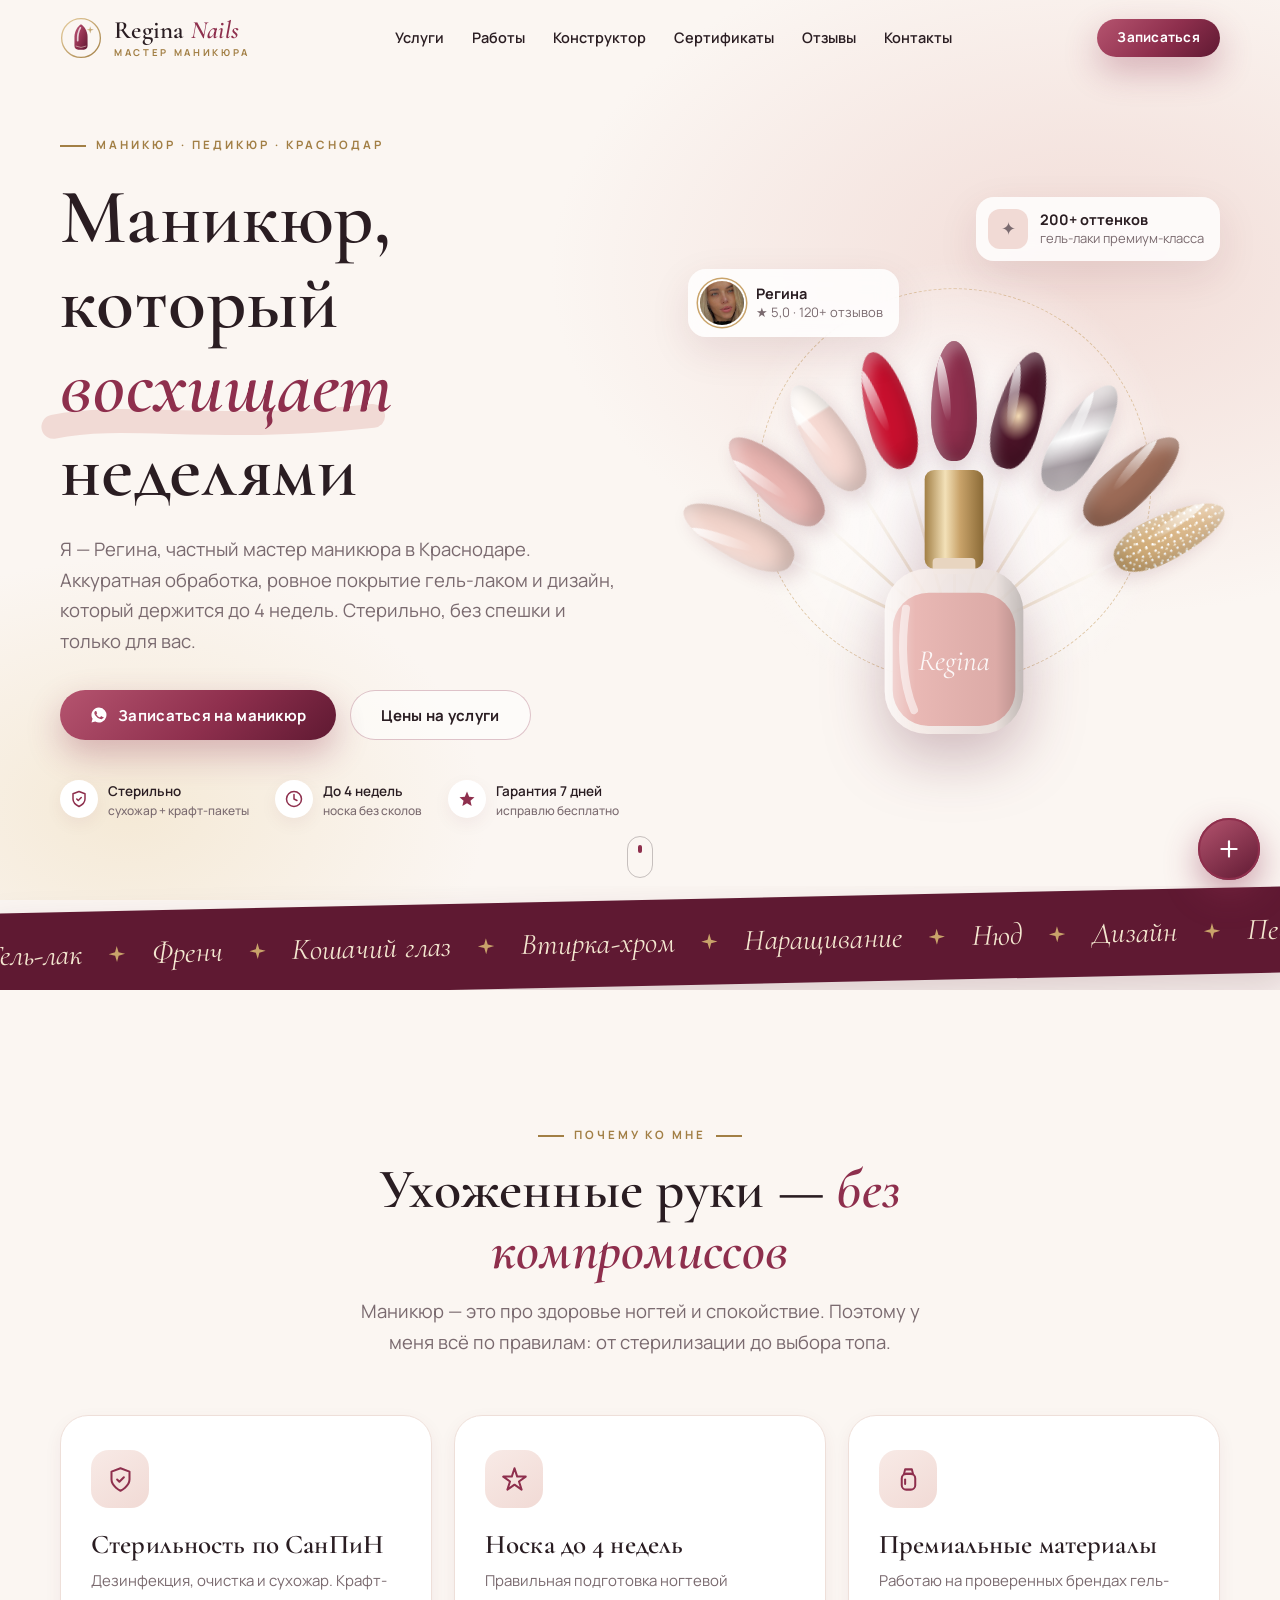
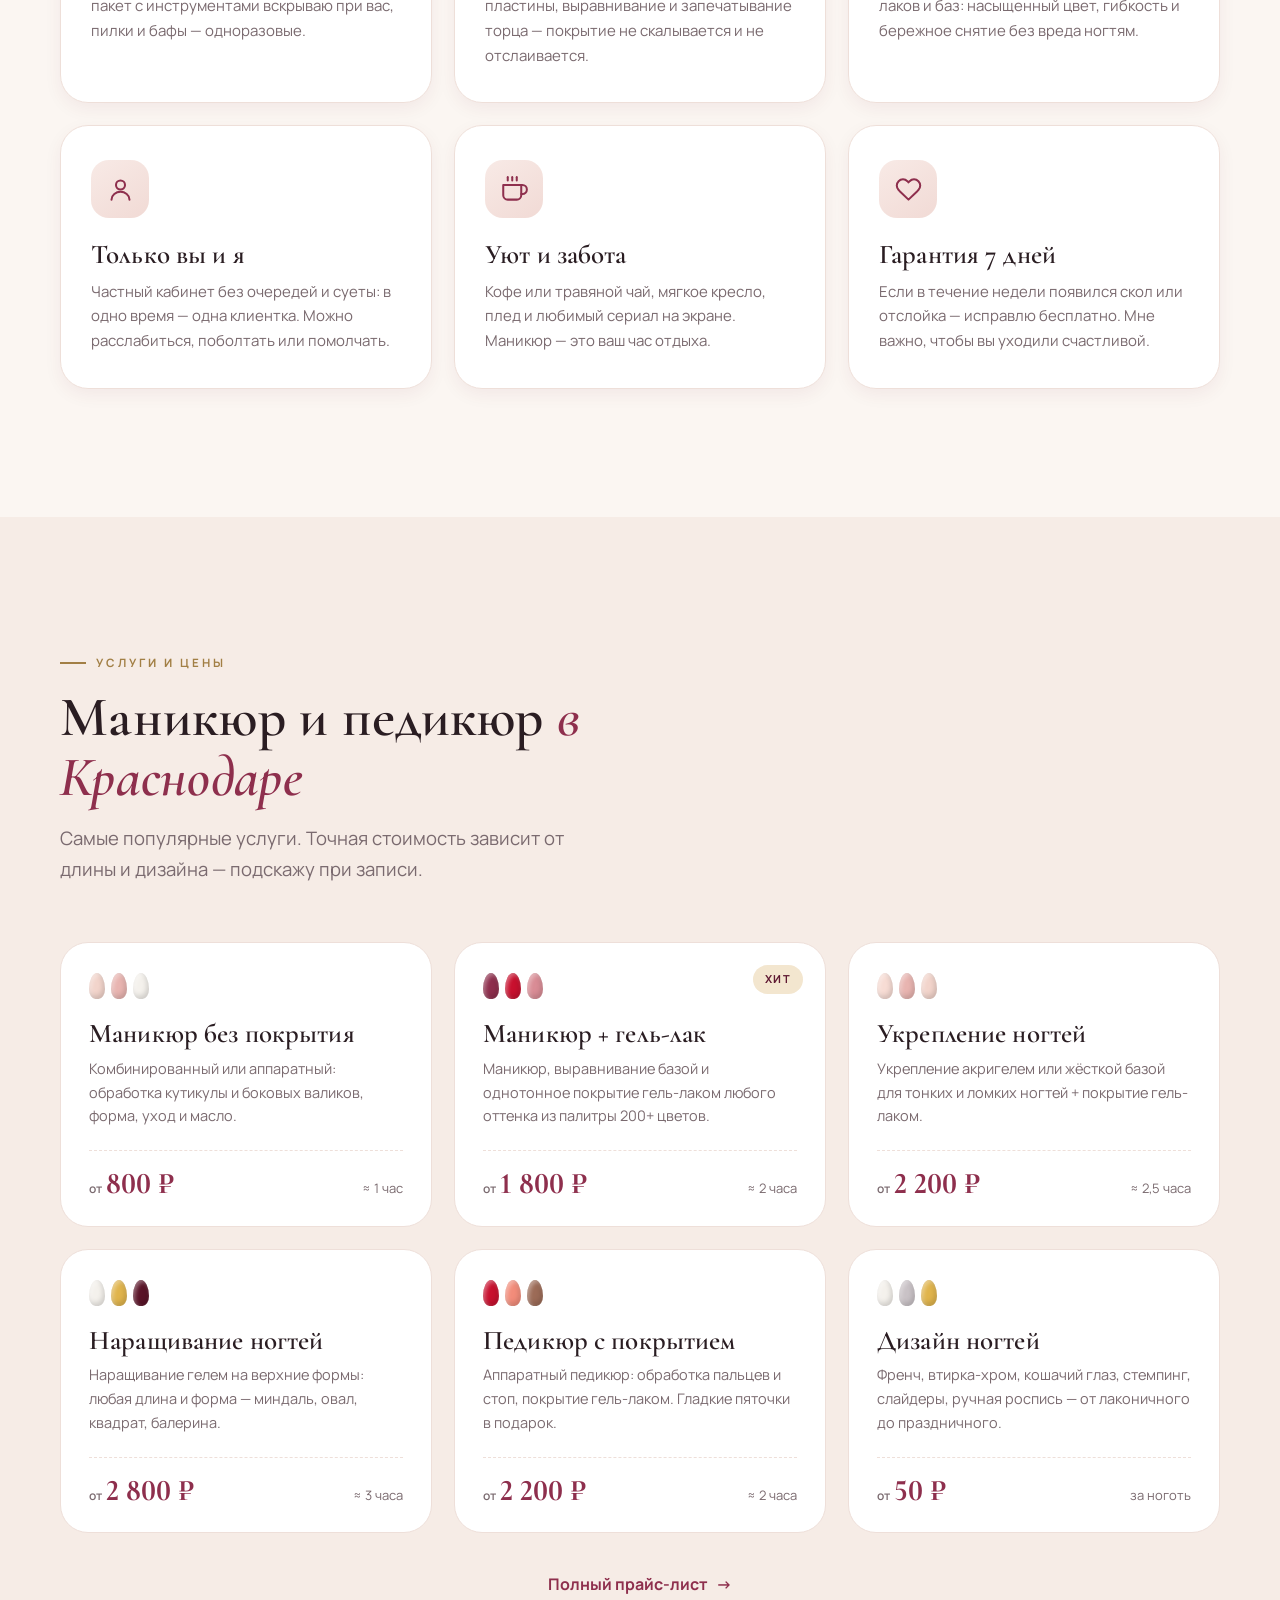
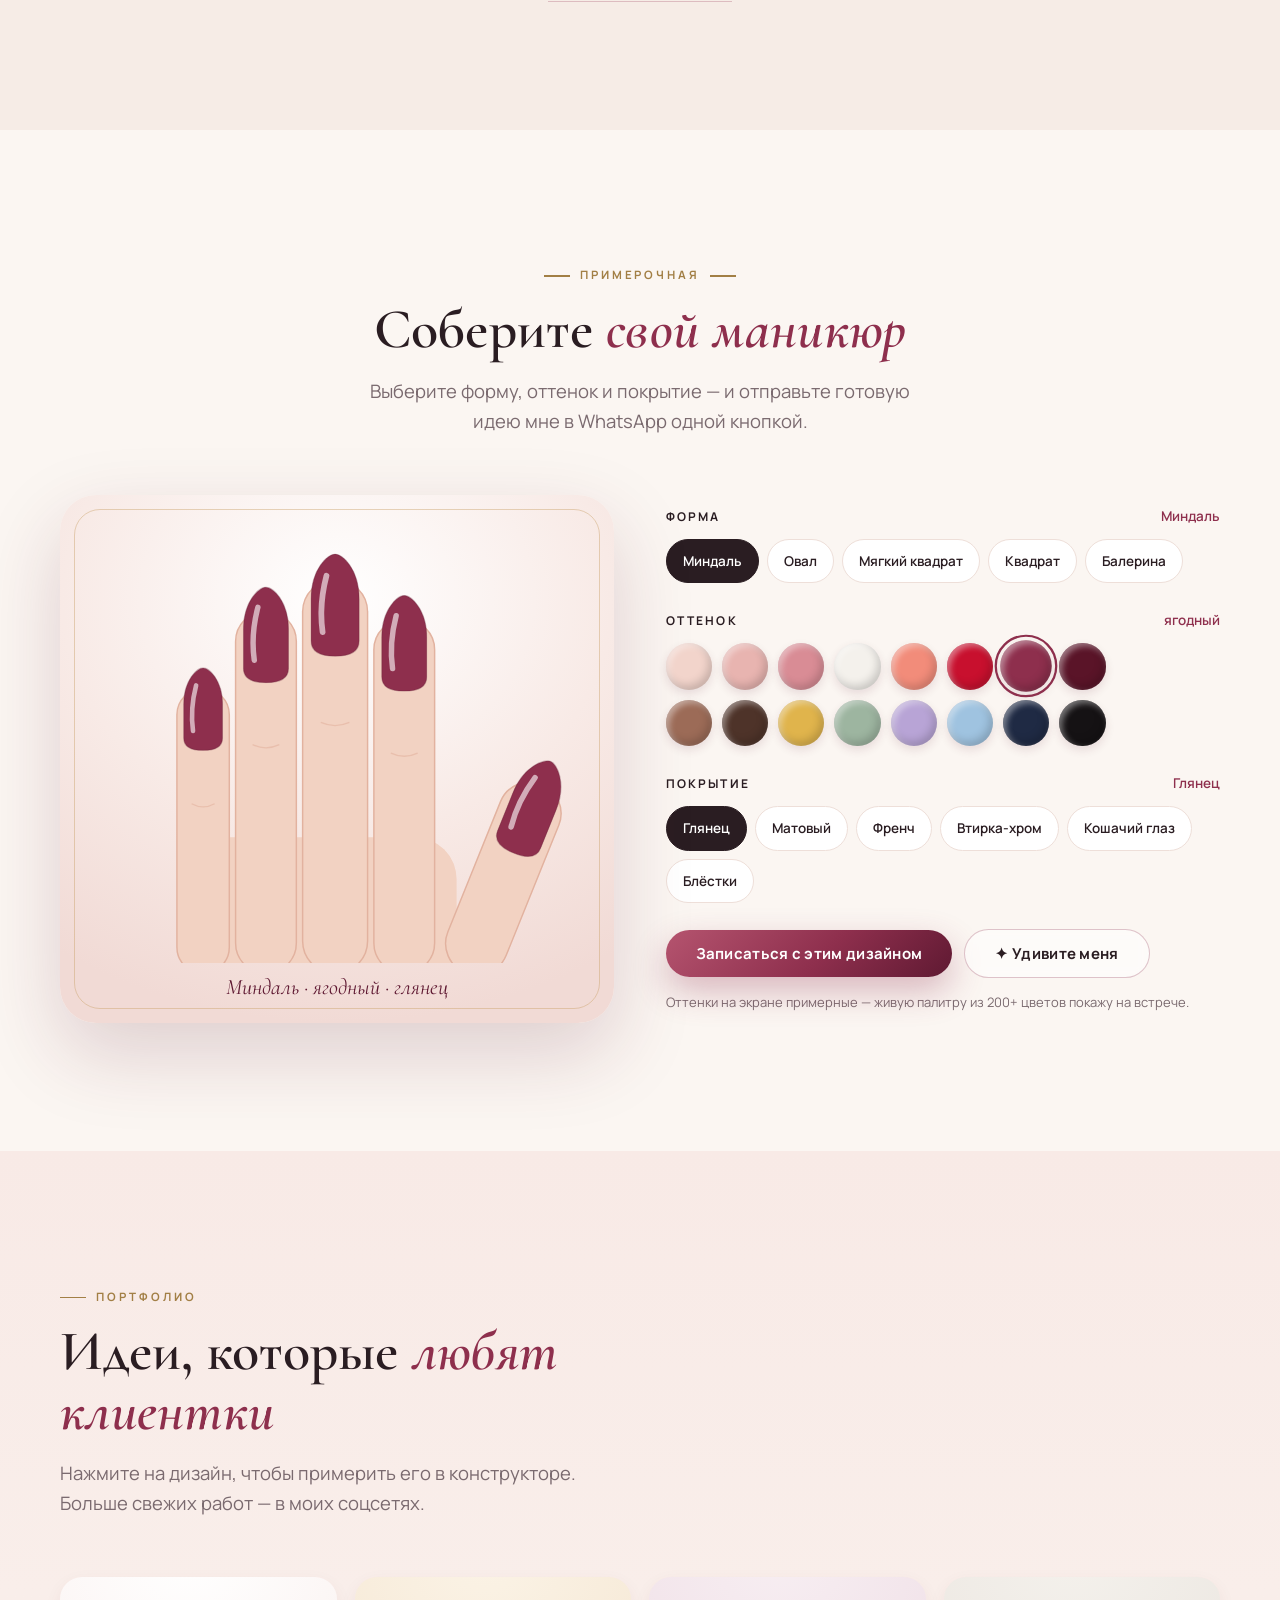
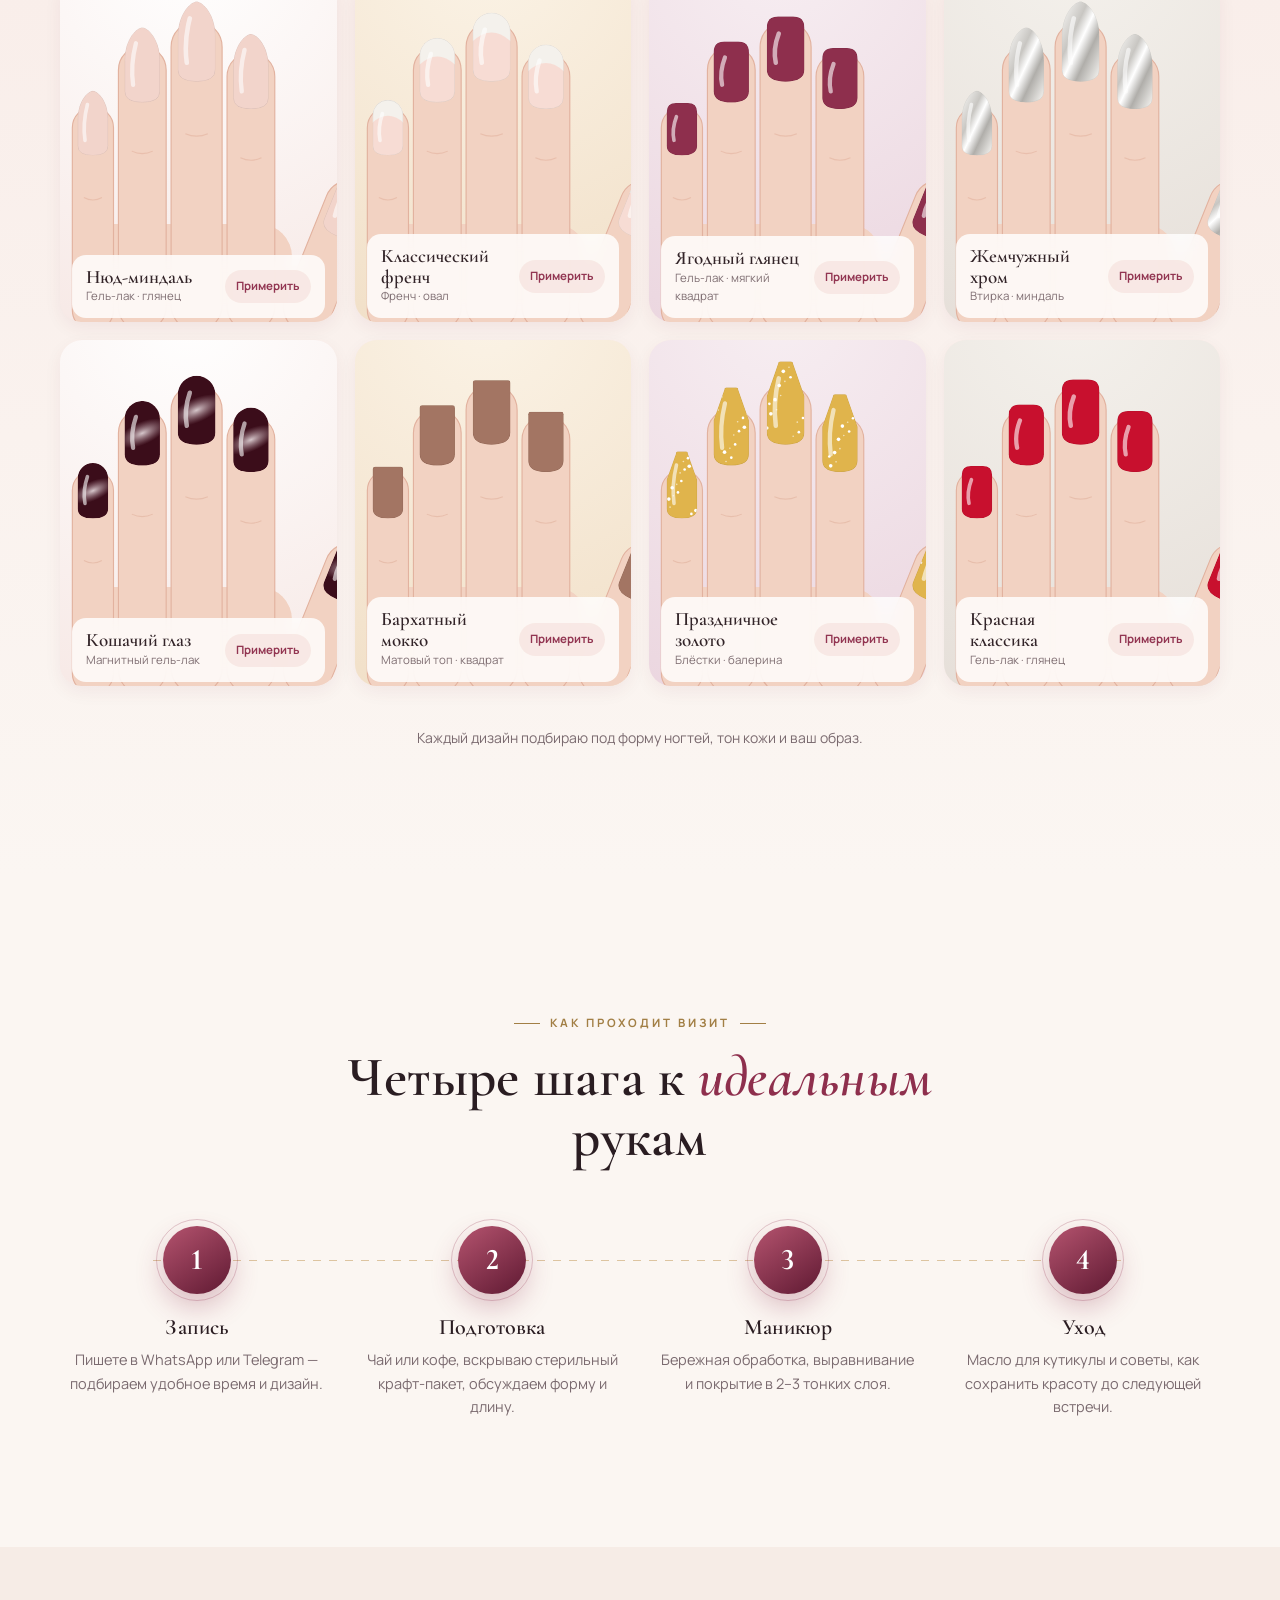
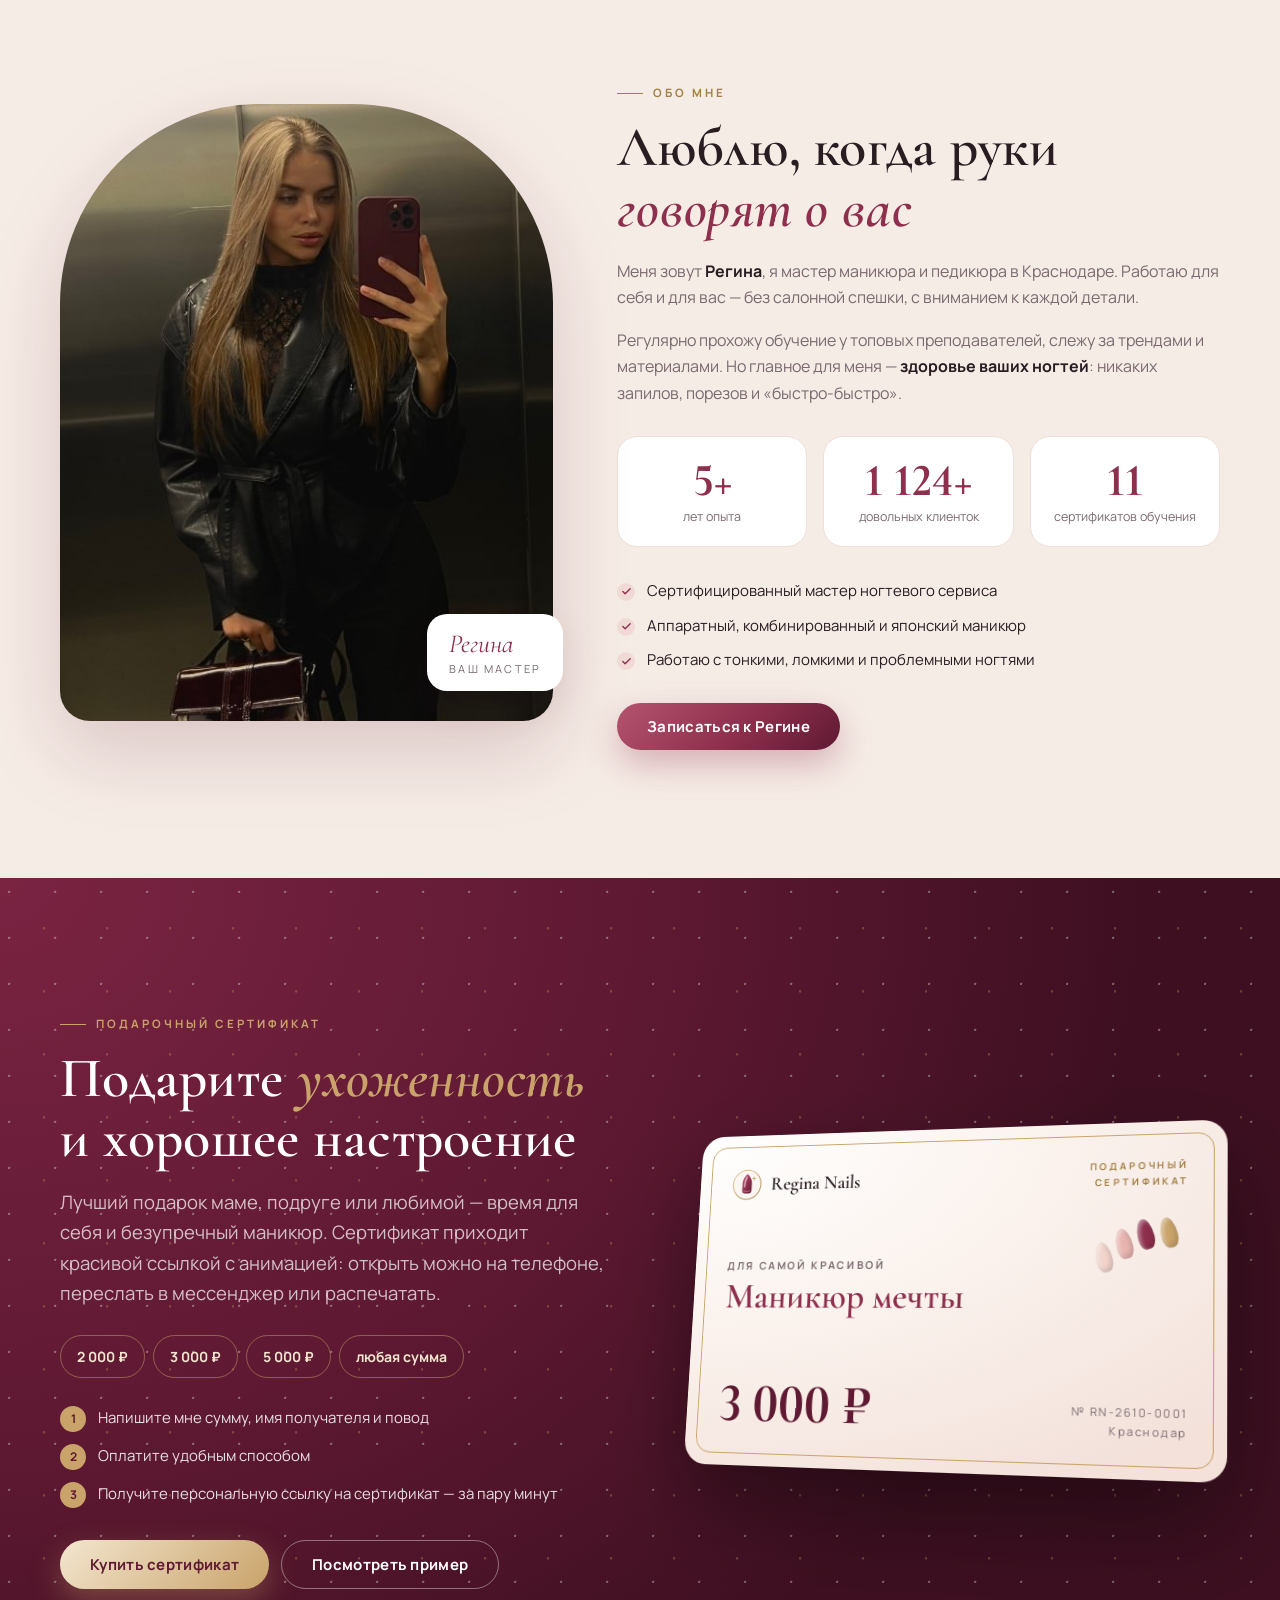
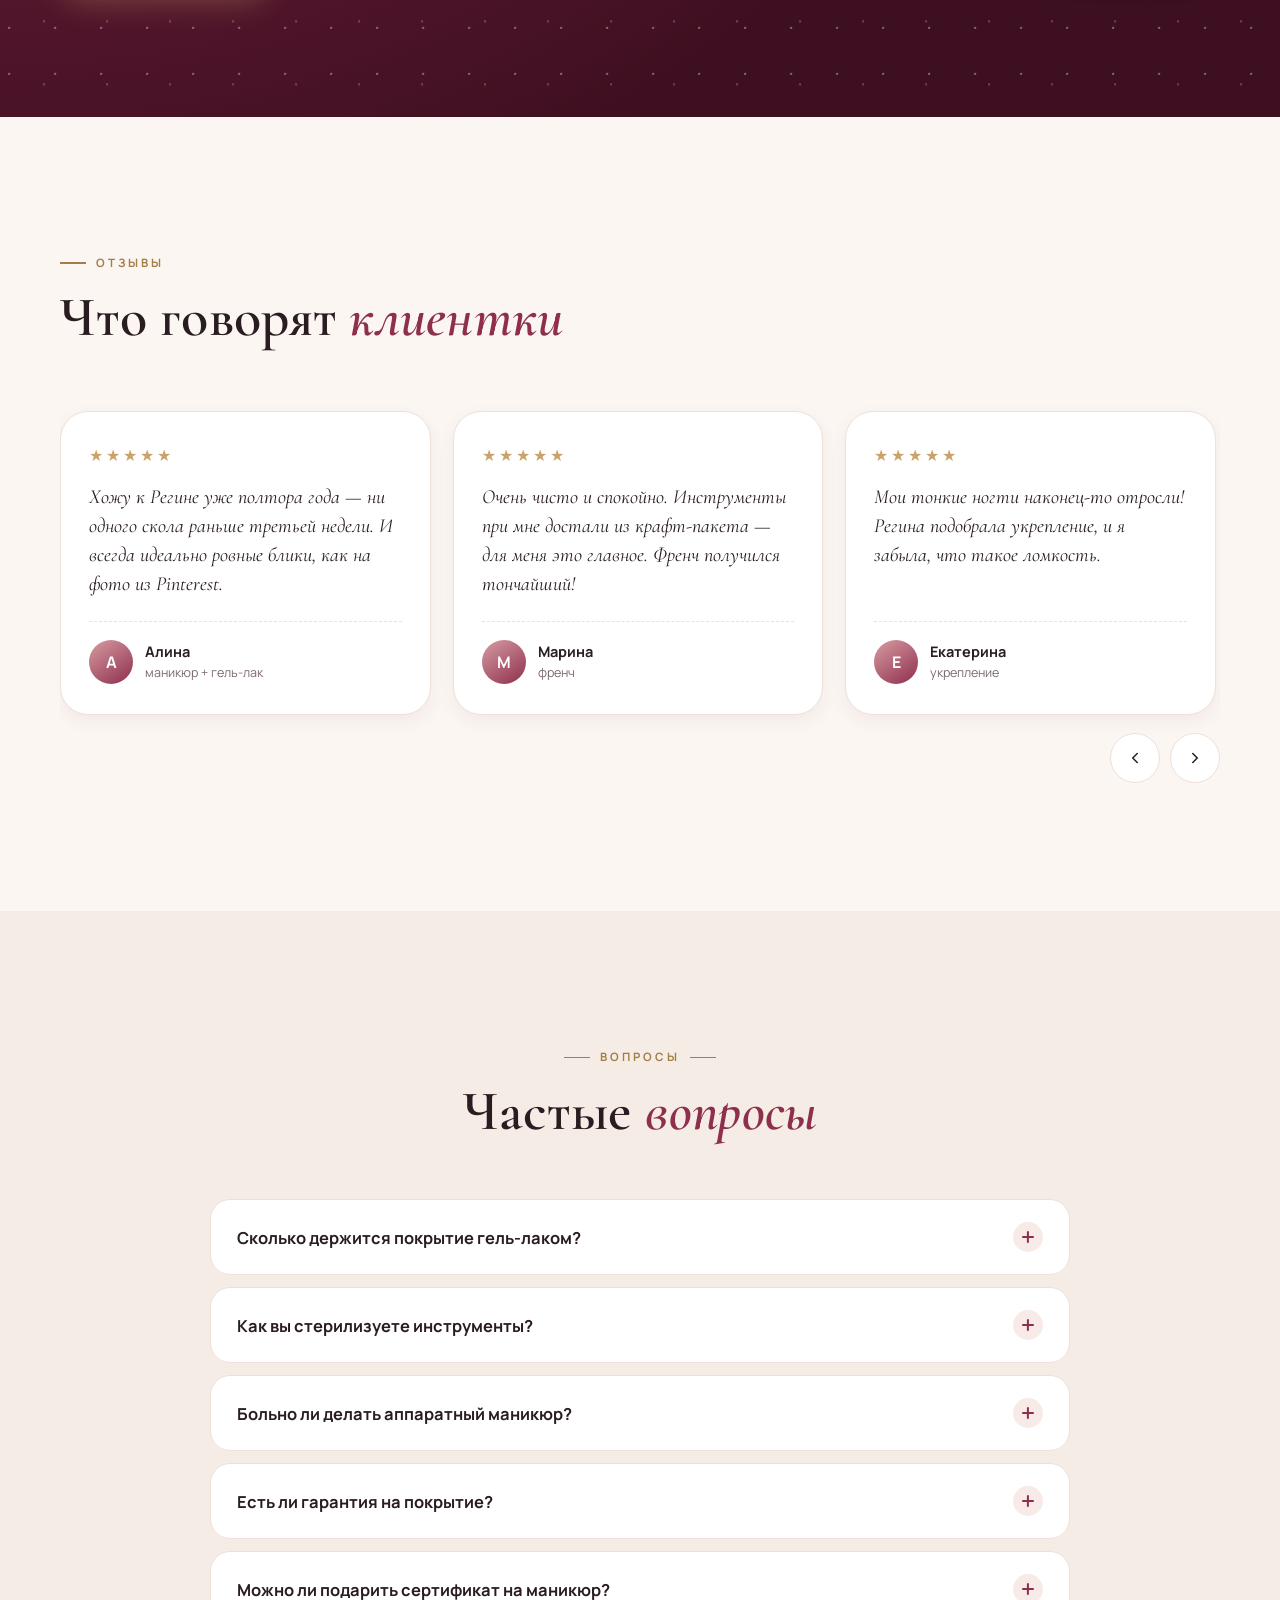
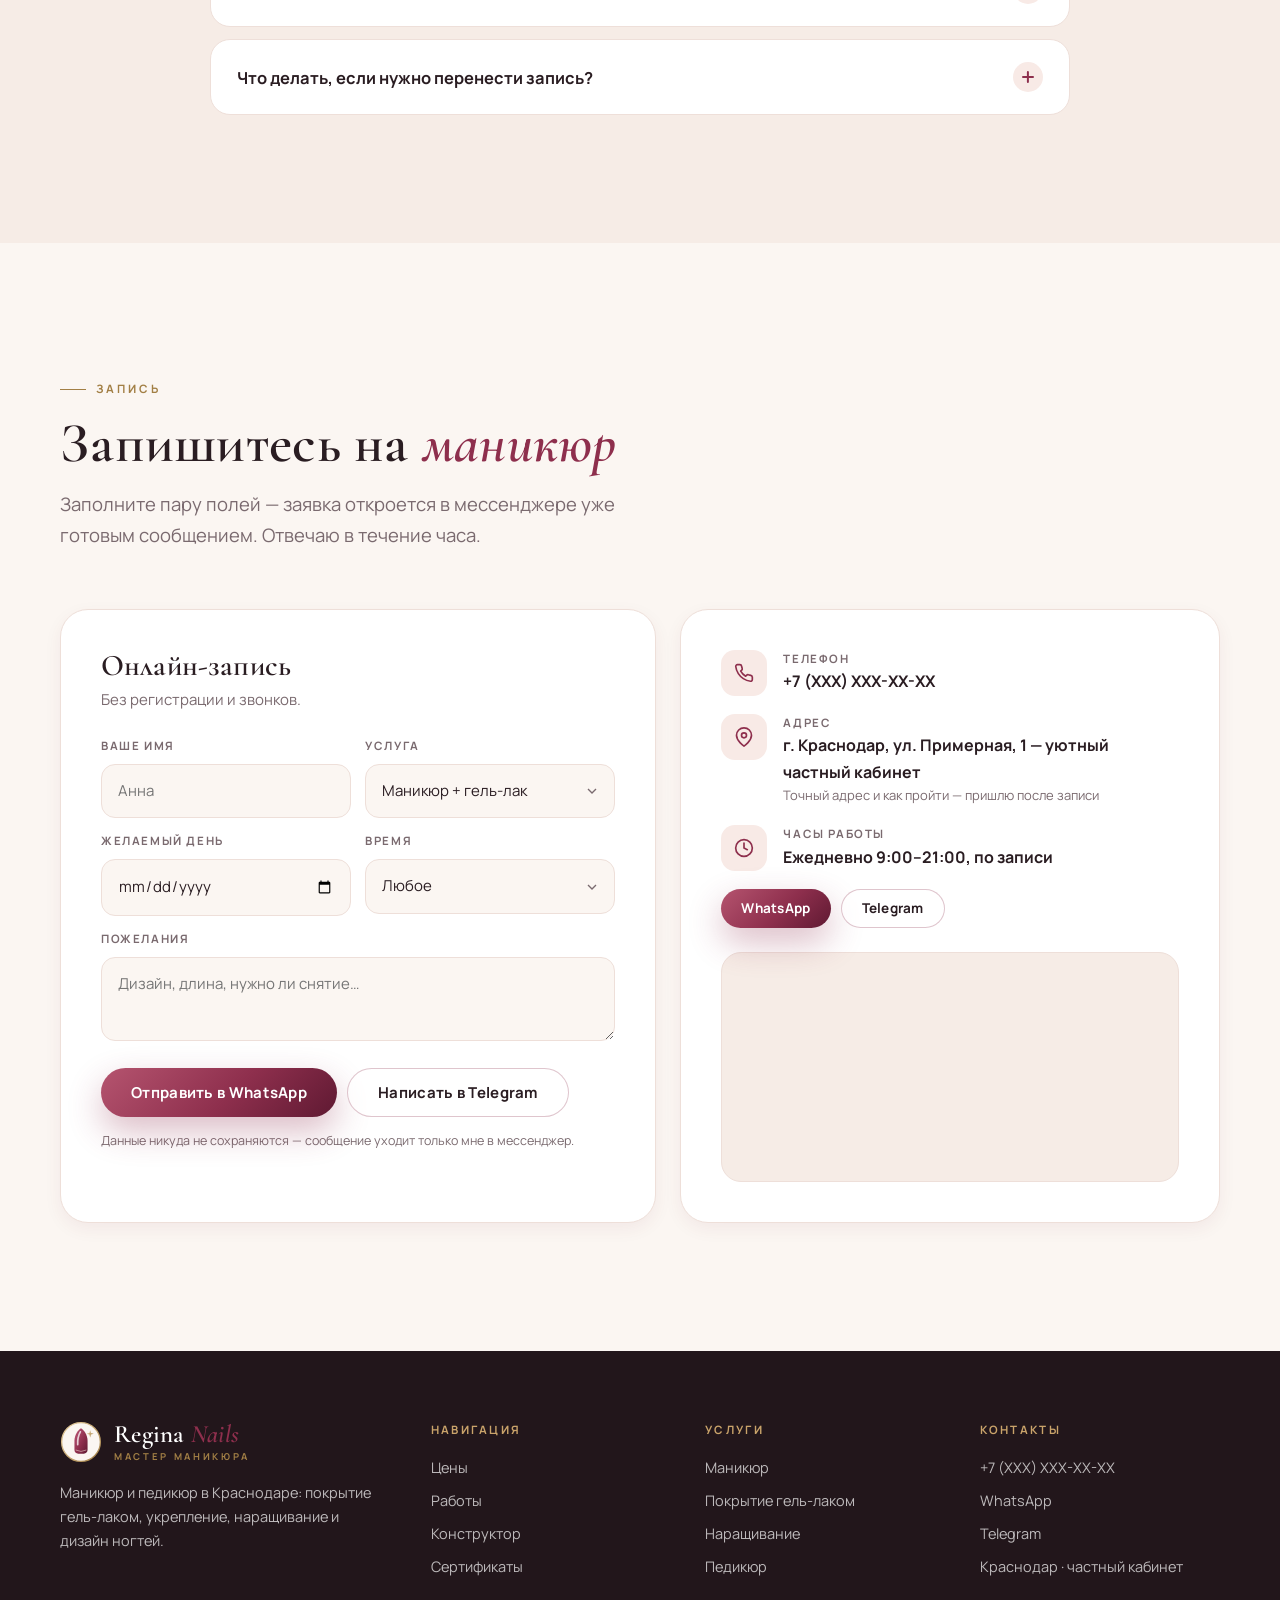
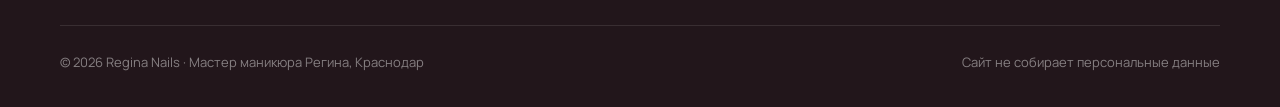
==== commit c035de7d: "Реальные фото Регины: «Обо мне» и аватар в hero - assets/img/regina/about.jpg (кроп 4:5) вместо SVG-" ====
--- a/index.html
+++ b/index.html
@@ -39,7 +39,7 @@
     "name": "Regina Nails — мастер маникюра Регина",
     "description": "Частный мастер маникюра и педикюра в Краснодаре: покрытие гель-лаком, укрепление, наращивание, френч, дизайн.",
     "url": "https://reginanails.ru/",
-    "image": "https://reginanails.ru/assets/img/og-cover.png",
+    "image": ["https://reginanails.ru/assets/img/og-cover.png", "https://reginanails.ru/assets/img/regina/about.jpg"],
     "logo": "https://reginanails.ru/assets/img/logo-mark.svg",
     "telephone": "+7XXXXXXXXXX",
     "priceRange": "800–3500 ₽",
@@ -196,7 +196,7 @@
           <svg class="sparkle" style="right:22%;bottom:8%;--s:20px;--d:2s" viewBox="0 0 24 24" fill="currentColor"><path d="M12 0l2.6 9.4L24 12l-9.4 2.6L12 24l-2.6-9.4L0 12l9.4-2.6z"/></svg>
           <svg class="sparkle" style="left:26%;bottom:16%;--s:12px;--d:1.5s" viewBox="0 0 24 24" fill="currentColor"><path d="M12 0l2.6 9.4L24 12l-9.4 2.6L12 24l-2.6-9.4L0 12l9.4-2.6z"/></svg>
 
-          <div class="hero__badge hero__badge--a"><span class="hero__badge-ico">★</span><div><strong>5,0 · 120+ отзывов</strong><span>клиентки возвращаются</span></div></div>
+          <div class="hero__badge hero__badge--a"><img class="hero__badge-ava" src="assets/img/regina/avatar.jpg" alt="" width="44" height="44"><div><strong>Регина</strong><span>★ 5,0 · 120+ отзывов</span></div></div>
           <div class="hero__badge hero__badge--b"><span class="hero__badge-ico">✦</span><div><strong>200+ оттенков</strong><span>гель-лаки премиум-класса</span></div></div>
         </div>
       </div>
@@ -373,8 +373,7 @@
     <section class="section section--soft" id="about" aria-labelledby="about-title">
       <div class="container about">
         <div class="about__photo reveal reveal--scale">
-          <!-- ЗАГЛУШКА: заменить на реальное фото (assets/img/regina/about.jpg) -->
-          <img src="assets/img/regina/about.svg" alt="Регина — мастер маникюра в Краснодаре" width="800" height="1000" loading="lazy">
+          <img src="assets/img/regina/about.jpg" alt="Регина — мастер маникюра в Краснодаре" width="512" height="640" loading="lazy">
           <div class="about__sign">Регина<small>ваш мастер</small></div>
         </div>
         <div class="about__text reveal" style="--delay:.1s">
--- a/assets/css/styles.css
+++ b/assets/css/styles.css
@@ -238,8 +238,9 @@
 .hero__badge strong{display:block;font-size:14.5px;}
 .hero__badge span{color:var(--c-muted);}
 .hero__badge-ico{width:40px;height:40px;border-radius:12px;display:grid;place-items:center;background:var(--c-blush);color:var(--c-primary);font-size:18px;}
+.hero__badge-ava{width:44px;height:44px;border-radius:50%;object-fit:cover;box-shadow:0 0 0 2px #fff,0 0 0 3.5px var(--c-accent);}
 .hero__badge--a{left:0;top:16%;animation-delay:1.6s,2.6s;}
-.hero__badge--b{right:0;bottom:12%;animation-delay:1.9s,3s;}
+.hero__badge--b{right:0;top:4%;animation-delay:1.9s,3s;}
 @keyframes floaty2{0%,100%{translate:0 0;}50%{translate:0 -8px;}}
 
 .sparkle{position:absolute;width:var(--s,18px);height:var(--s,18px);color:var(--c-accent);opacity:0;animation:twinkle 3.2s ease-in-out infinite;animation-delay:var(--d,0s);}
@@ -259,6 +260,8 @@
   .hero__visual{height:380px;}
   .hero__badge{font-size:12px;padding:10px 12px 10px 10px;}
   .hero__badge-ico{width:34px;height:34px;}
+  .hero__badge--a{top:0;}
+  .hero__badge--b{display:none;}
   .hero__actions .btn{flex:1 1 100%;}
 }
 
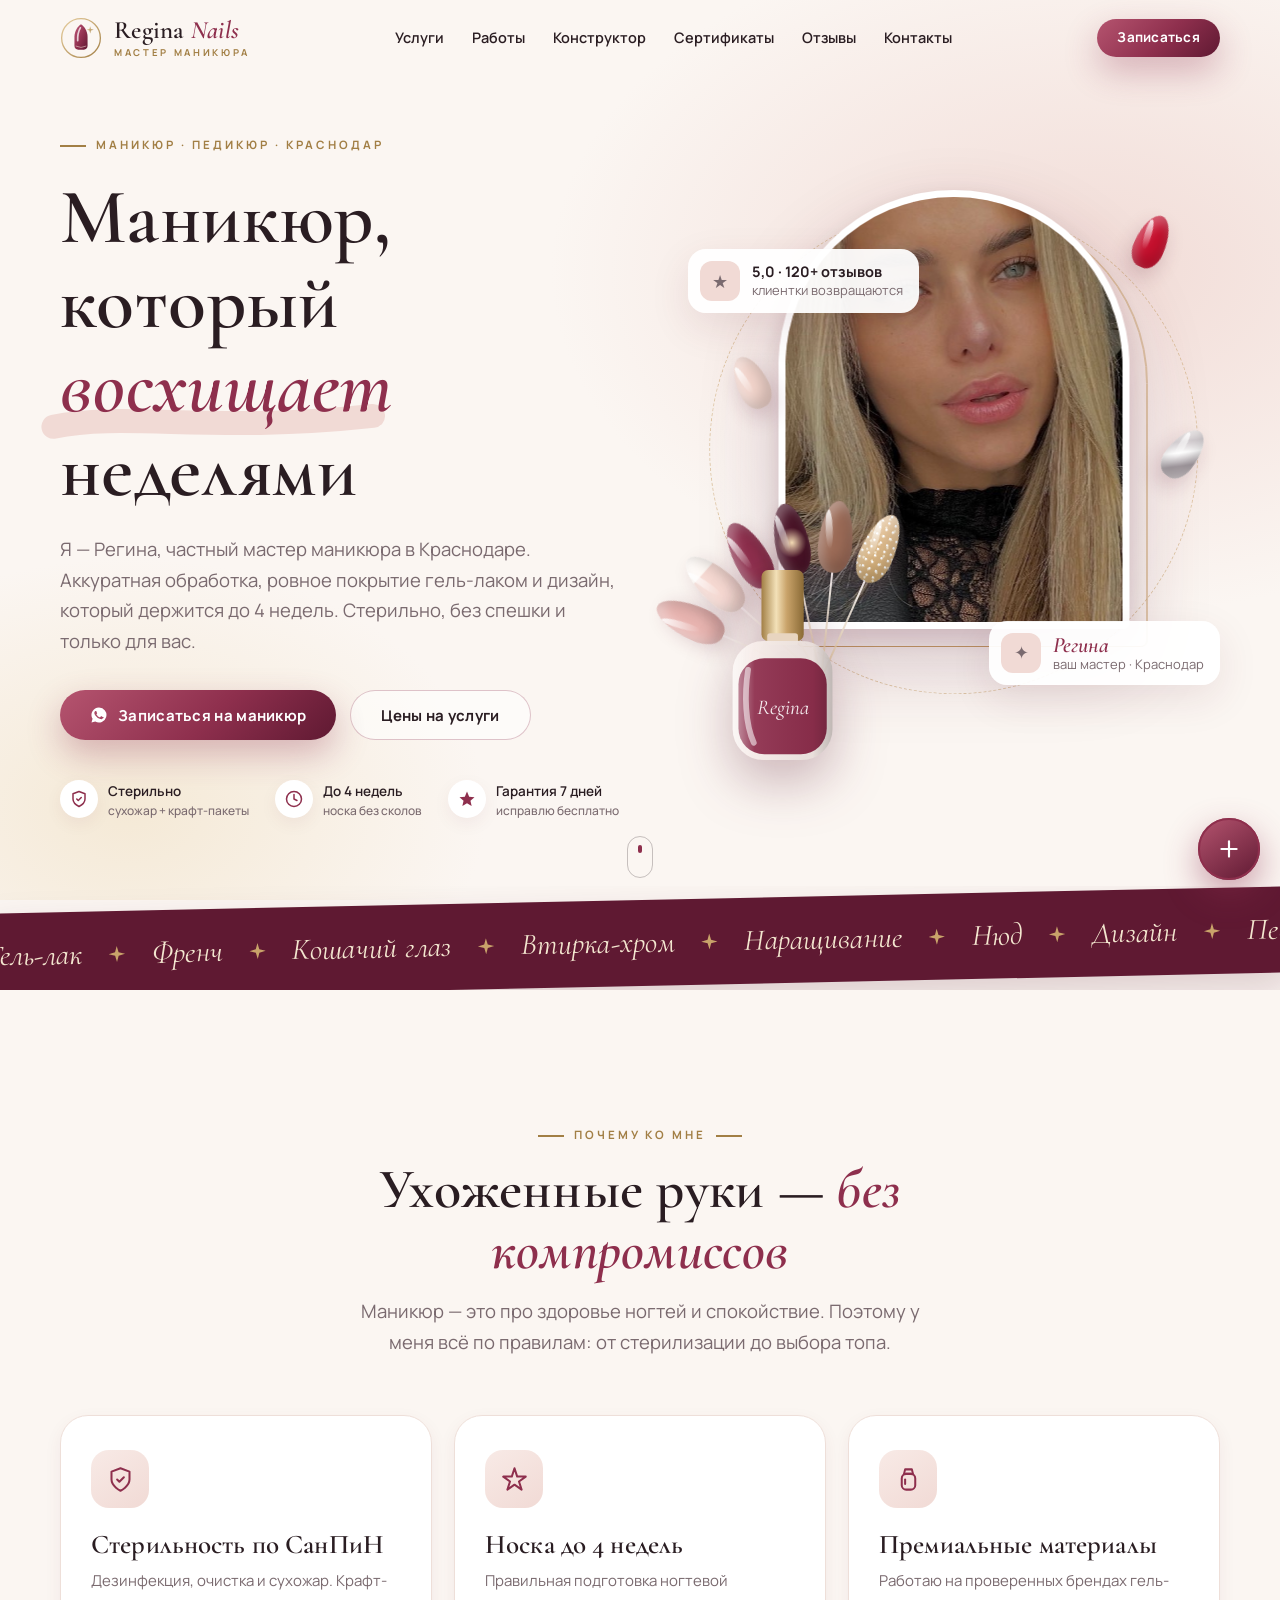
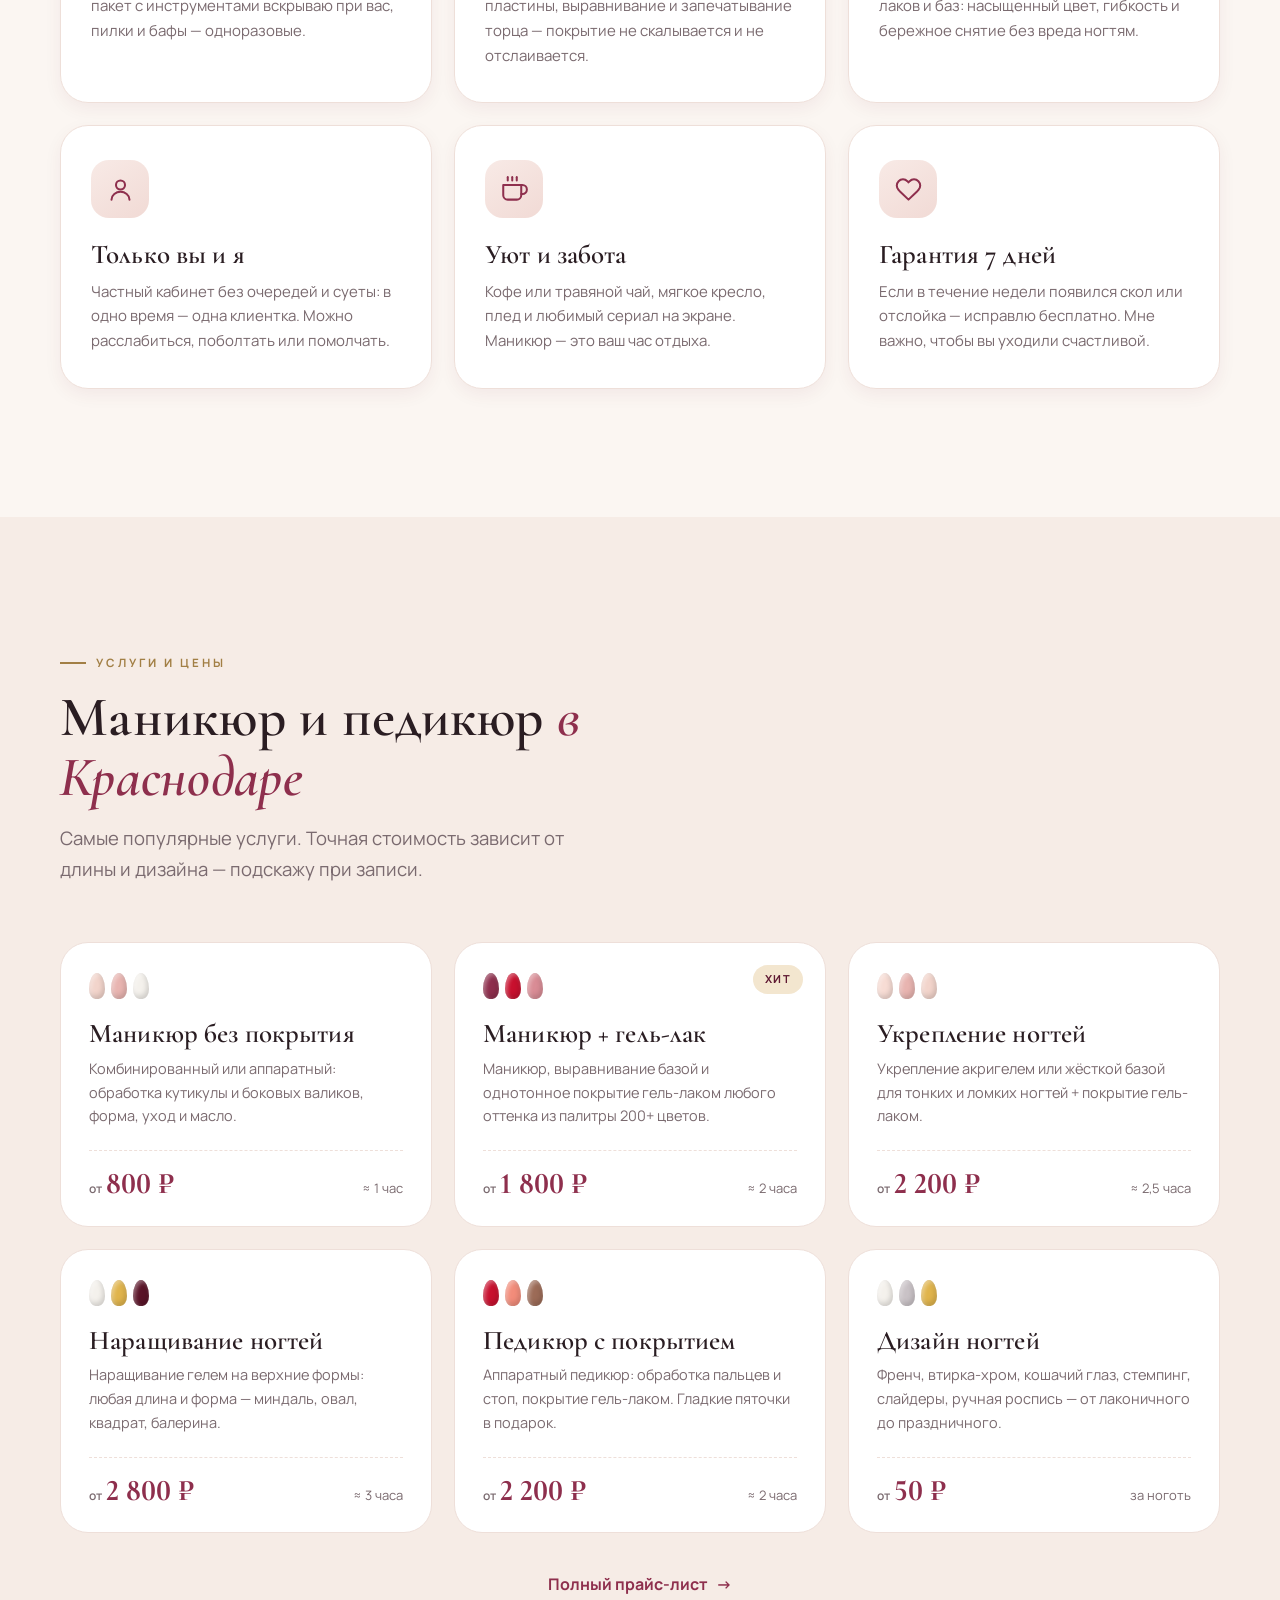
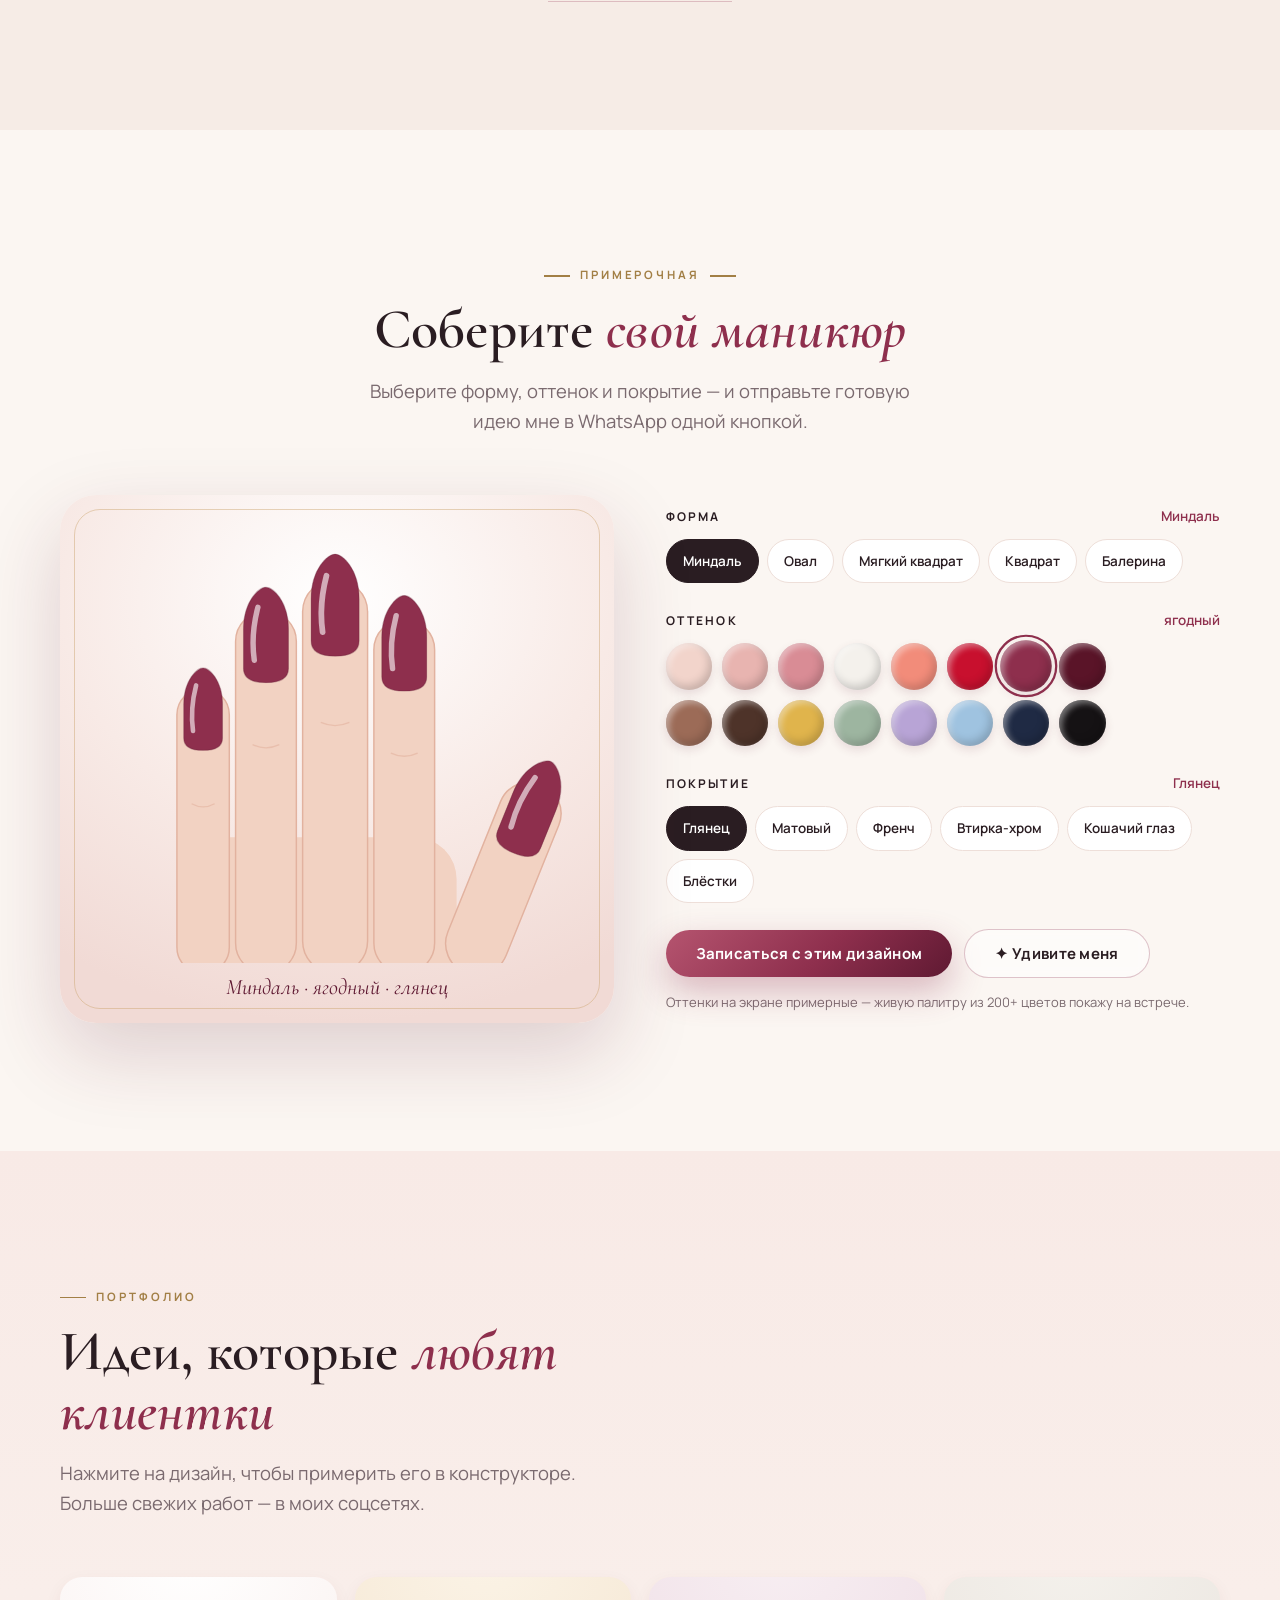
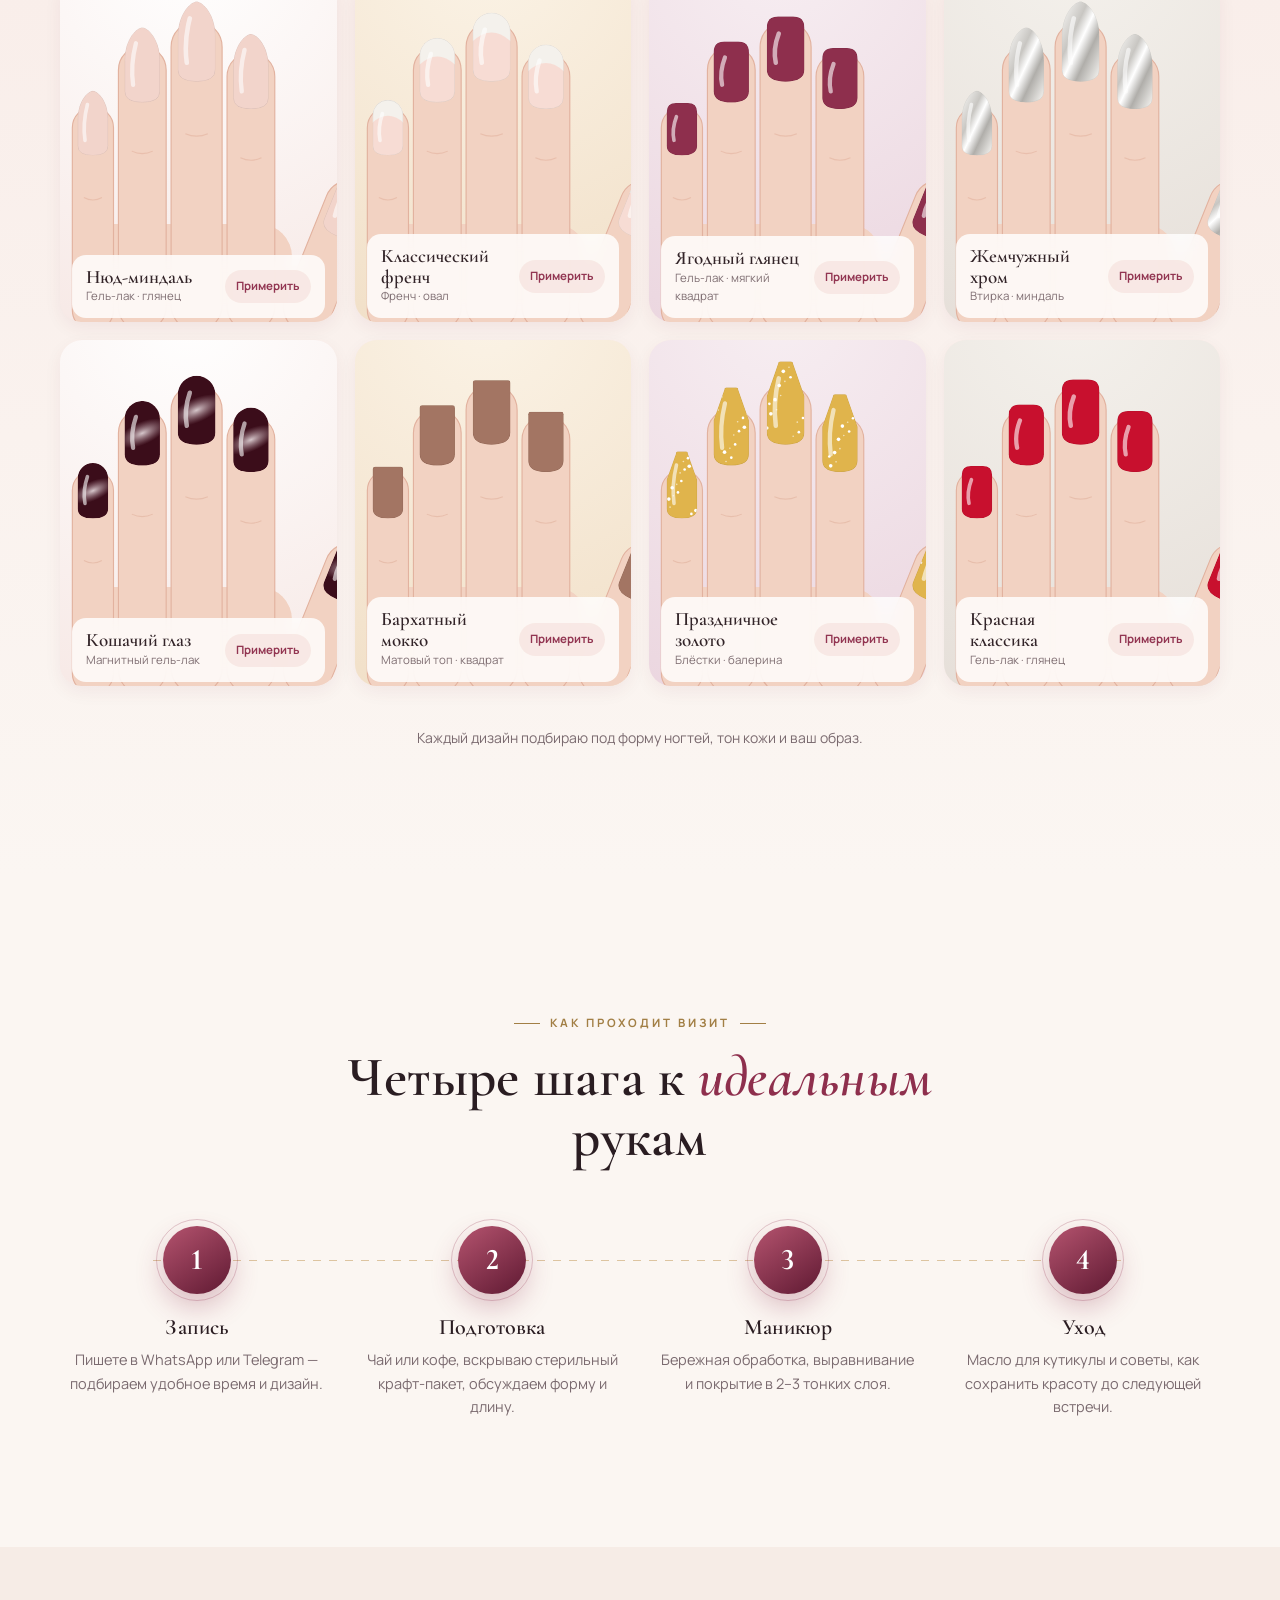
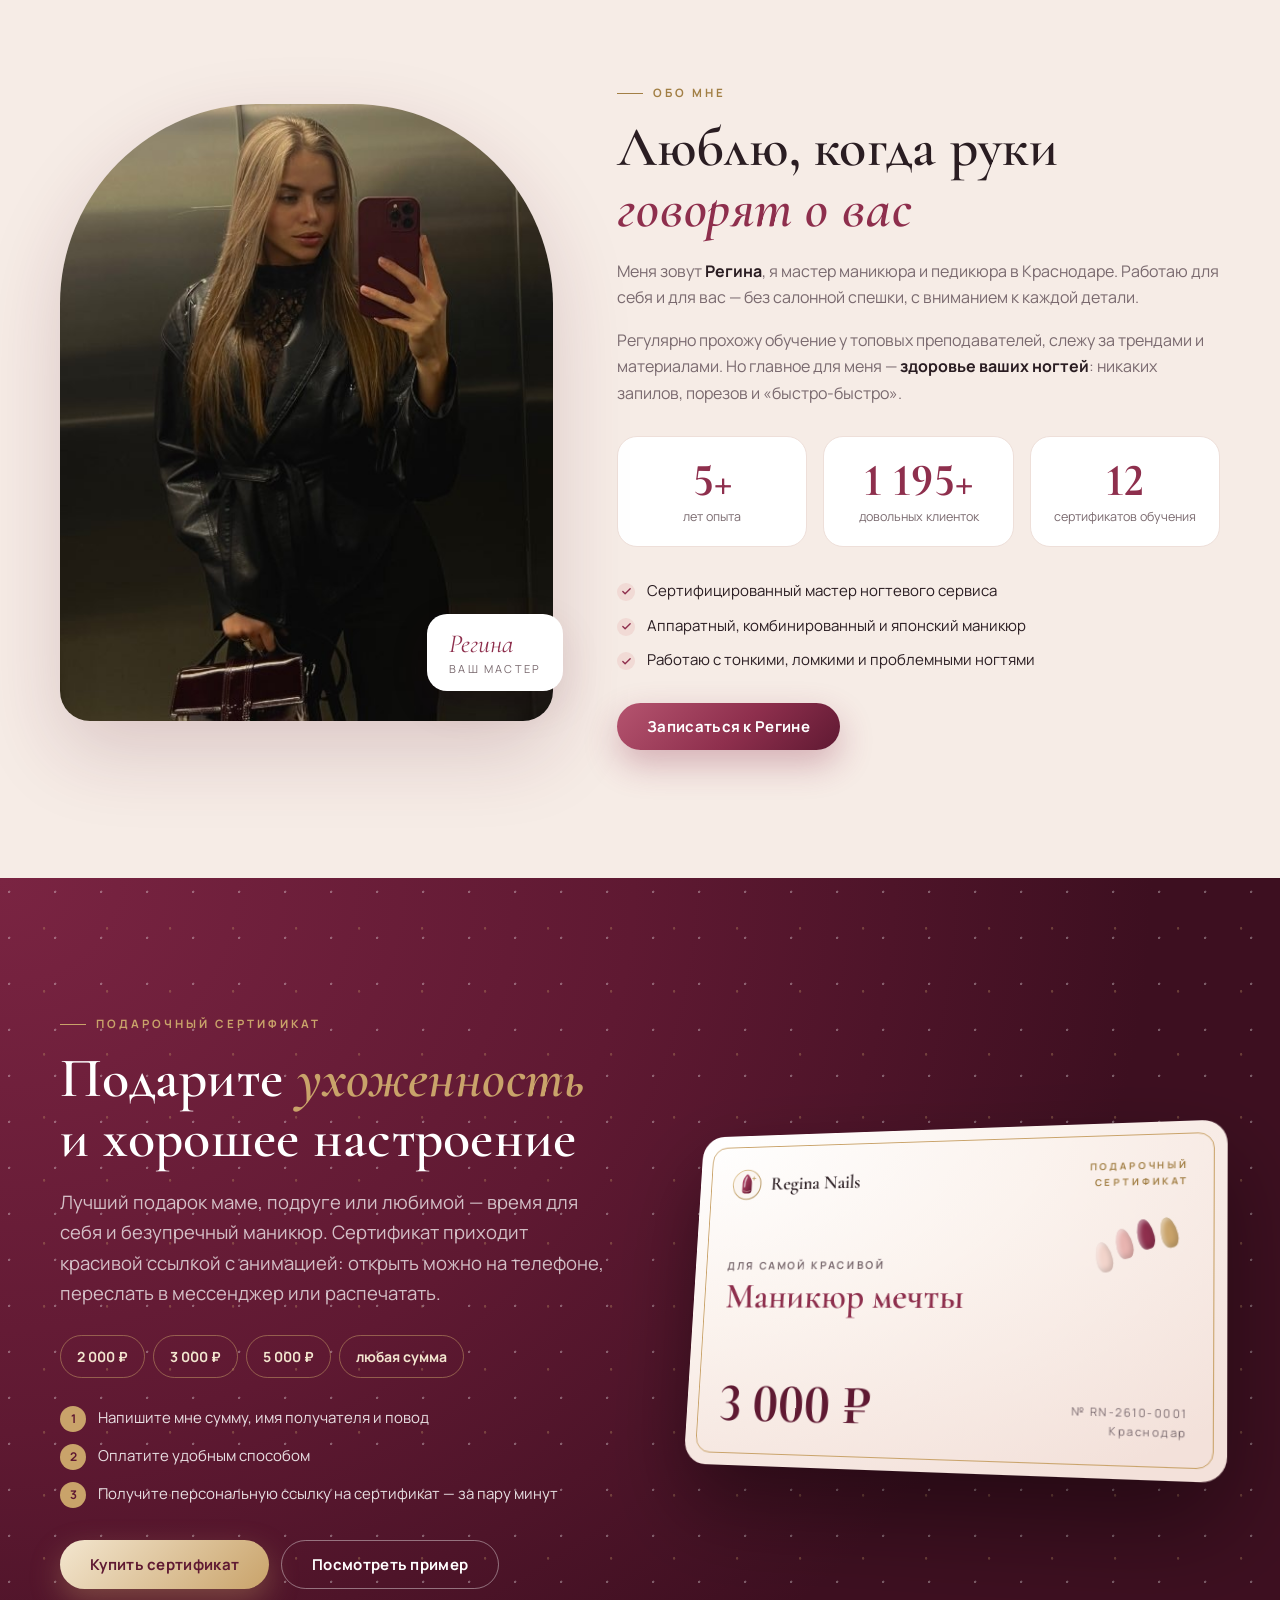
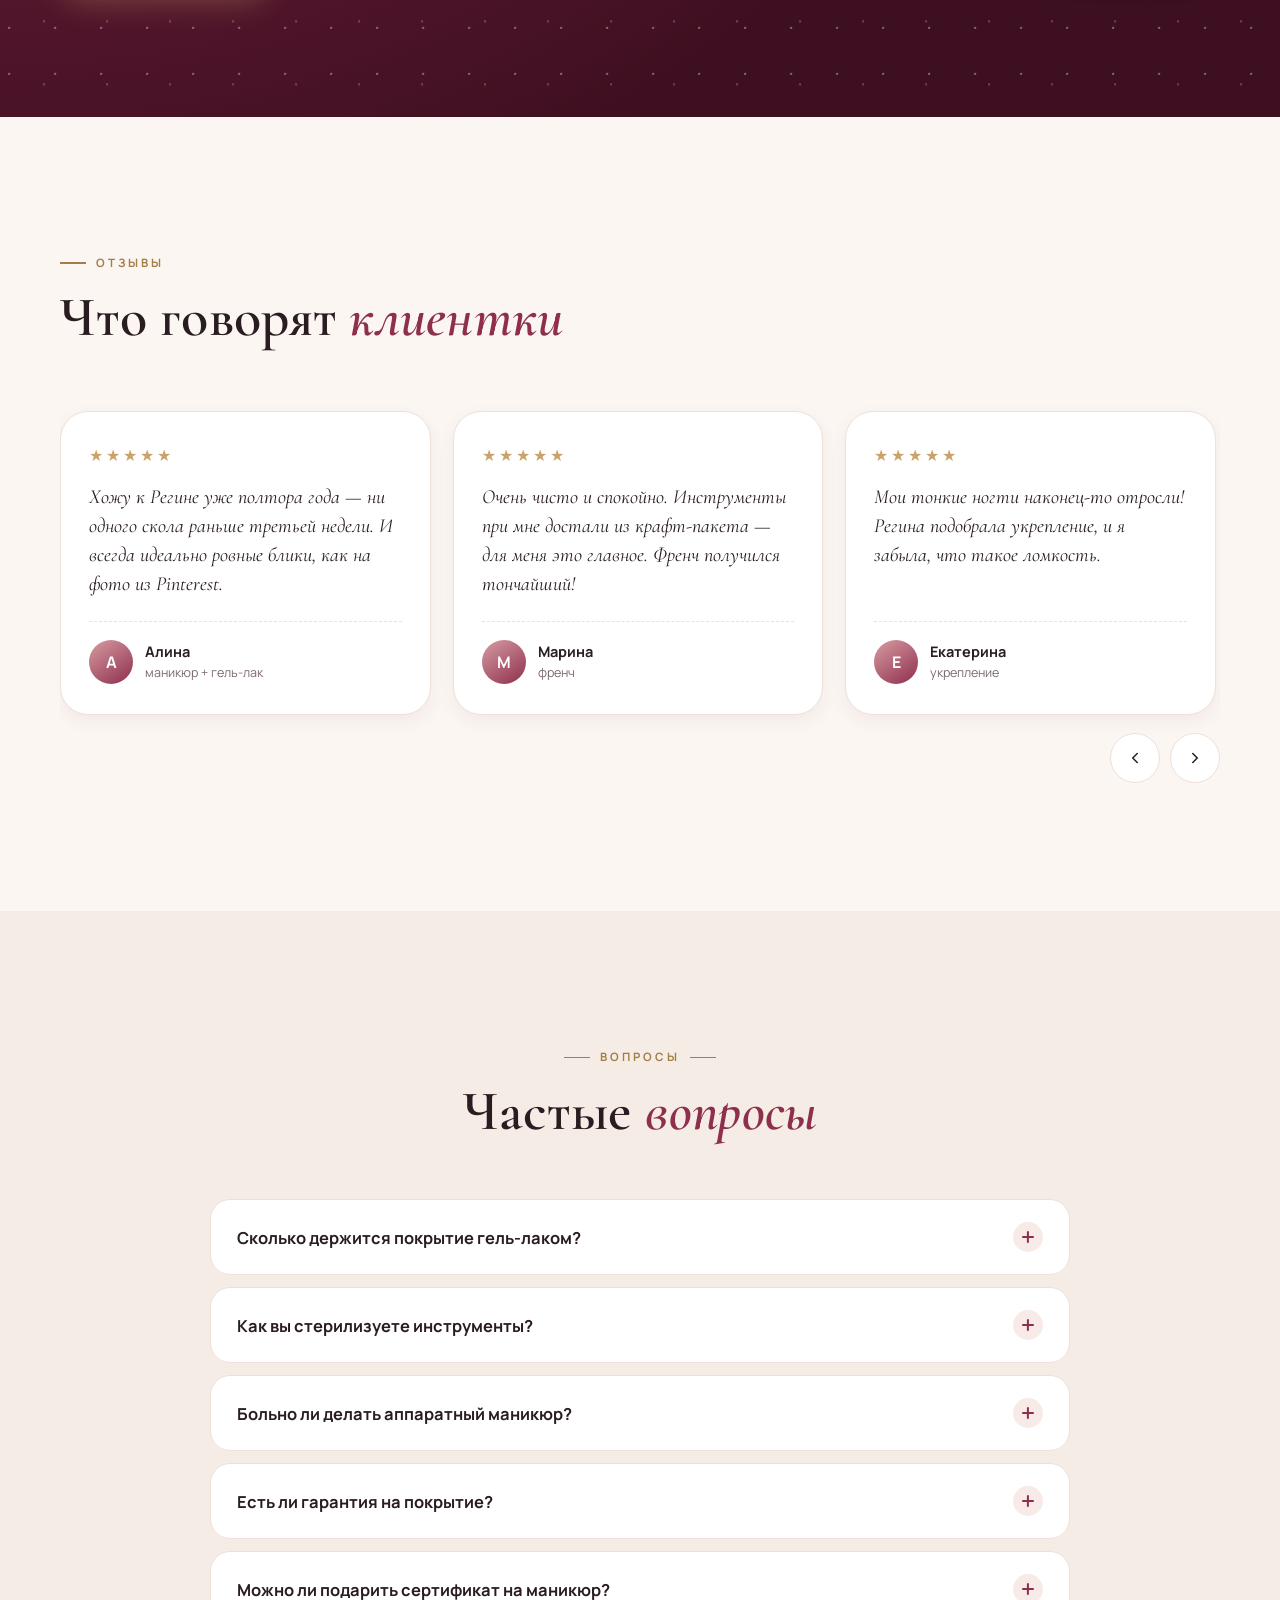
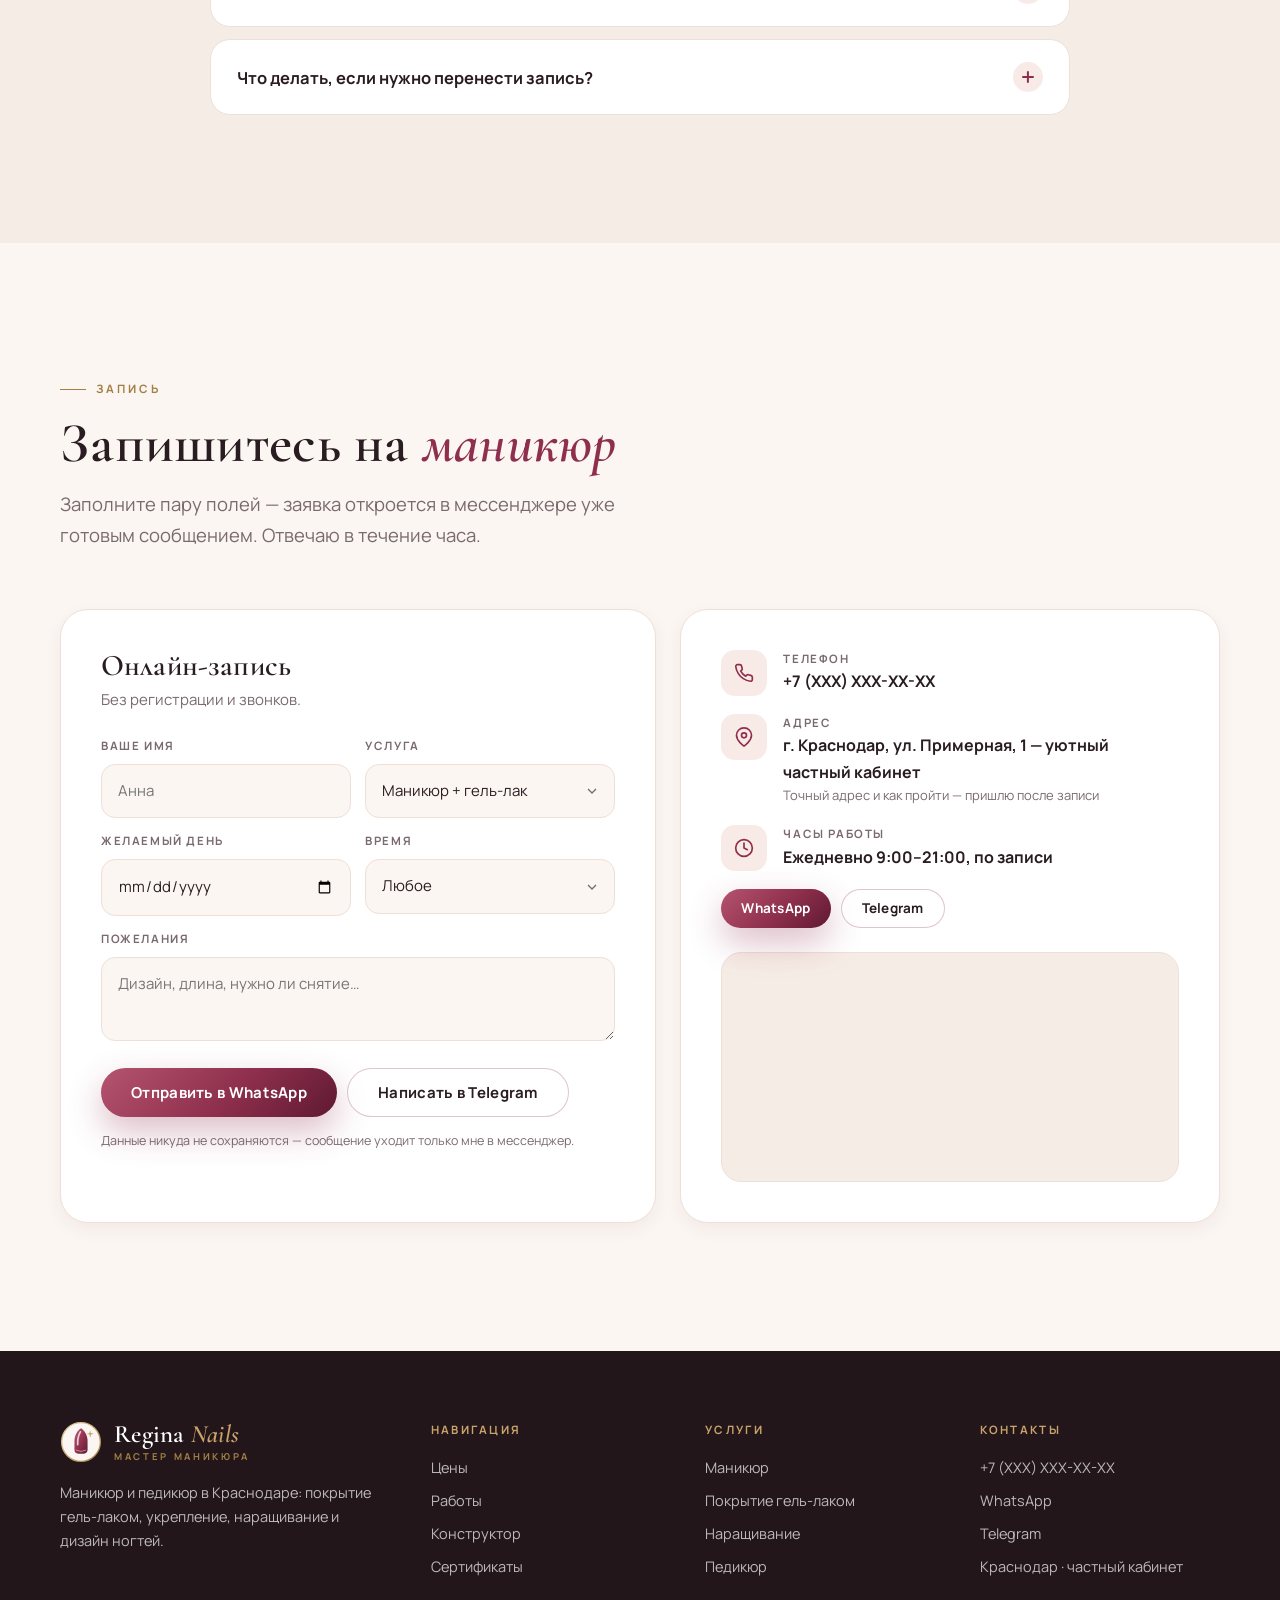
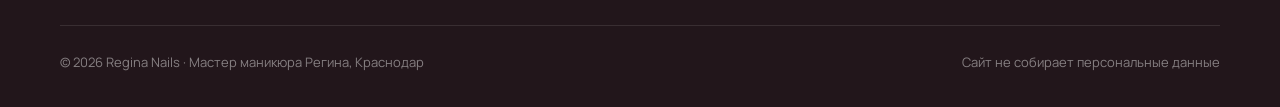
==== commit a8bccefd: "Фото Регины в первом экране, фиксы прокрутки и мобильной вёрстки, SEO-адреса - hero: портрет Регины " ====
--- a/index.html
+++ b/index.html
@@ -6,7 +6,7 @@
   <title>Маникюр в Краснодаре — мастер Регина | Regina Nails</title>
   <meta name="description" content="Маникюр и педикюр в Краснодаре у частного мастера Регины: аппаратный и комбинированный маникюр, покрытие гель-лаком, укрепление, наращивание, френч и дизайн. Стерильно, носка до 4 недель, гарантия 7 дней. Запись в WhatsApp и Telegram.">
   <meta name="keywords" content="маникюр Краснодар, мастер маникюра Краснодар, педикюр Краснодар, гель-лак, наращивание ногтей, аппаратный маникюр, френч, дизайн ногтей">
-  <link rel="canonical" href="https://reginanails.ru/">
+  <link rel="canonical" href="https://adriaaante.github.io/regina_manic/">
   <meta name="theme-color" content="#8E2F4D">
   <meta name="format-detection" content="telephone=no">
 
@@ -15,8 +15,8 @@
   <meta property="og:site_name" content="Regina Nails">
   <meta property="og:title" content="Маникюр в Краснодаре — мастер Регина">
   <meta property="og:description" content="Безупречный маникюр, который держится до 4 недель. Стерильно, аккуратно, без спешки. Запись онлайн.">
-  <meta property="og:url" content="https://reginanails.ru/">
-  <meta property="og:image" content="https://reginanails.ru/assets/img/og-cover.png">
+  <meta property="og:url" content="https://adriaaante.github.io/regina_manic/">
+  <meta property="og:image" content="https://adriaaante.github.io/regina_manic/assets/img/og-cover.png">
   <meta property="og:image:width" content="1200">
   <meta property="og:image:height" content="630">
   <meta name="twitter:card" content="summary_large_image">
@@ -28,6 +28,7 @@
   <link rel="preconnect" href="https://fonts.googleapis.com">
   <link rel="preconnect" href="https://fonts.gstatic.com" crossorigin>
   <link href="https://fonts.googleapis.com/css2?family=Cormorant+Garamond:ital,wght@0,500;0,600;0,700;1,500;1,600&family=Manrope:wght@400;500;600;700&display=swap" rel="stylesheet">
+  <link rel="preload" as="image" href="assets/img/regina/hero.jpg" fetchpriority="high">
   <link rel="stylesheet" href="assets/css/styles.css">
 
   <!-- Разметка для поисковиков. Телефон/адрес — ЗАГЛУШКИ, синхронизировать с assets/js/config.js -->
@@ -35,12 +36,12 @@
   {
     "@context": "https://schema.org",
     "@type": "NailSalon",
-    "@id": "https://reginanails.ru/#business",
+    "@id": "https://adriaaante.github.io/regina_manic/#business",
     "name": "Regina Nails — мастер маникюра Регина",
     "description": "Частный мастер маникюра и педикюра в Краснодаре: покрытие гель-лаком, укрепление, наращивание, френч, дизайн.",
-    "url": "https://reginanails.ru/",
-    "image": ["https://reginanails.ru/assets/img/og-cover.png", "https://reginanails.ru/assets/img/regina/about.jpg"],
-    "logo": "https://reginanails.ru/assets/img/logo-mark.svg",
+    "url": "https://adriaaante.github.io/regina_manic/",
+    "image": ["https://adriaaante.github.io/regina_manic/assets/img/regina/hero.jpg", "https://adriaaante.github.io/regina_manic/assets/img/regina/about.jpg", "https://adriaaante.github.io/regina_manic/assets/img/og-cover.png"],
+    "logo": "https://adriaaante.github.io/regina_manic/assets/img/logo-mark.svg",
     "telephone": "+7XXXXXXXXXX",
     "priceRange": "800–3500 ₽",
     "currenciesAccepted": "RUB",
@@ -161,23 +162,28 @@
           </div>
         </div>
 
-        <!-- визуал: веер типсов + флакон лака -->
-        <div class="hero__visual" aria-hidden="true">
-          <div class="hero__halo"></div>
-          <div class="hero__ring"></div>
-          <div class="fan">
-            <div class="fan__item" style="--i:0;--r:-64deg;--tip-c:#F2D4CB"><div class="fan__sway"><span class="fan__stick"></span><span class="tip" style="--tip:#F2D4CB"></span></div></div>
-            <div class="fan__item" style="--i:1;--r:-48deg;--tip-c:#E8B4B0"><div class="fan__sway"><span class="fan__stick"></span><span class="tip" style="--tip:#E8B4B0"></span></div></div>
-            <div class="fan__item" style="--i:2;--r:-32deg"><div class="fan__sway"><span class="fan__stick"></span><span class="tip tip--french"></span></div></div>
-            <div class="fan__item" style="--i:3;--r:-16deg;--tip-c:#C8102E"><div class="fan__sway"><span class="fan__stick"></span><span class="tip" style="--tip:#C8102E"></span></div></div>
-            <div class="fan__item" style="--i:4;--r:0deg;--tip-c:#8E2F4D"><div class="fan__sway"><span class="fan__stick"></span><span class="tip" style="--tip:#8E2F4D"></span></div></div>
-            <div class="fan__item" style="--i:5;--r:16deg"><div class="fan__sway"><span class="fan__stick"></span><span class="tip tip--cat"></span></div></div>
-            <div class="fan__item" style="--i:6;--r:32deg"><div class="fan__sway"><span class="fan__stick"></span><span class="tip tip--chrome"></span></div></div>
-            <div class="fan__item" style="--i:7;--r:48deg;--tip-c:#9C6B57"><div class="fan__sway"><span class="fan__stick"></span><span class="tip" style="--tip:#9C6B57"></span></div></div>
-            <div class="fan__item" style="--i:8;--r:64deg"><div class="fan__sway"><span class="fan__stick"></span><span class="tip tip--glitter"></span></div></div>
-          </div>
-
-          <svg class="bottle" viewBox="0 0 120 200">
+        <!-- визуал: портрет Регины в арке, веер палитры, флакон лака -->
+        <div class="hero__visual">
+          <div class="hero__halo" aria-hidden="true"></div>
+          <div class="hero__ring" aria-hidden="true"></div>
+          <div class="hero__arch" aria-hidden="true"></div>
+          <figure class="hero__portrait">
+            <img src="assets/img/regina/hero.jpg" alt="Регина — мастер маникюра в Краснодаре" width="512" height="640" fetchpriority="high" decoding="async">
+          </figure>
+
+          <span class="tip float-tip" style="--i:0;--rot:-26deg;--tip:#F2D4CB;left:9%;top:30%" aria-hidden="true"></span>
+          <span class="tip float-tip" style="--i:1;--rot:24deg;--tip:#C8102E;right:10%;top:6%" aria-hidden="true"></span>
+          <span class="tip float-tip tip--chrome" style="--i:2;--rot:38deg;right:4%;top:42%" aria-hidden="true"></span>
+
+          <div class="fan" aria-hidden="true">
+            <div class="fan__item" style="--i:0;--r:-66deg;--tip-c:#E8B4B0"><div class="fan__sway"><span class="fan__stick"></span><span class="tip" style="--tip:#E8B4B0"></span></div></div>
+            <div class="fan__item" style="--i:1;--r:-48deg"><div class="fan__sway"><span class="fan__stick"></span><span class="tip tip--french"></span></div></div>
+            <div class="fan__item" style="--i:2;--r:-30deg;--tip-c:#8E2F4D"><div class="fan__sway"><span class="fan__stick"></span><span class="tip" style="--tip:#8E2F4D"></span></div></div>
+            <div class="fan__item" style="--i:3;--r:-12deg"><div class="fan__sway"><span class="fan__stick"></span><span class="tip tip--cat"></span></div></div>
+            <div class="fan__item" style="--i:4;--r:6deg;--tip-c:#9C6B57"><div class="fan__sway"><span class="fan__stick"></span><span class="tip" style="--tip:#9C6B57"></span></div></div>
+            <div class="fan__item" style="--i:5;--r:24deg"><div class="fan__sway"><span class="fan__stick"></span><span class="tip tip--glitter"></span></div></div>
+          </div>
+          <svg class="bottle" viewBox="0 0 120 200" aria-hidden="true">
             <defs>
               <linearGradient id="capG" x1="0" x2="1"><stop offset="0" stop-color="#A27F45"/><stop offset=".35" stop-color="#F3E1B8"/><stop offset=".6" stop-color="#C9A36A"/><stop offset="1" stop-color="#8A6A36"/></linearGradient>
               <linearGradient id="glassG" x1="0" x2="1"><stop offset="0" stop-color="#fff" stop-opacity=".55"/><stop offset=".22" stop-color="#fff" stop-opacity=".06"/><stop offset=".8" stop-color="#000" stop-opacity=".05"/><stop offset="1" stop-color="#000" stop-opacity=".22"/></linearGradient>
@@ -191,13 +197,12 @@
             <text x="60" y="150" text-anchor="middle" font-family="Cormorant Garamond, Georgia, serif" font-style="italic" font-size="22" fill="#fff" opacity=".9">Regina</text>
           </svg>
 
-          <svg class="sparkle" style="left:14%;top:30%;--s:22px;--d:.2s" viewBox="0 0 24 24" fill="currentColor"><path d="M12 0l2.6 9.4L24 12l-9.4 2.6L12 24l-2.6-9.4L0 12l9.4-2.6z"/></svg>
-          <svg class="sparkle" style="right:12%;top:12%;--s:16px;--d:1.1s" viewBox="0 0 24 24" fill="currentColor"><path d="M12 0l2.6 9.4L24 12l-9.4 2.6L12 24l-2.6-9.4L0 12l9.4-2.6z"/></svg>
-          <svg class="sparkle" style="right:22%;bottom:8%;--s:20px;--d:2s" viewBox="0 0 24 24" fill="currentColor"><path d="M12 0l2.6 9.4L24 12l-9.4 2.6L12 24l-2.6-9.4L0 12l9.4-2.6z"/></svg>
-          <svg class="sparkle" style="left:26%;bottom:16%;--s:12px;--d:1.5s" viewBox="0 0 24 24" fill="currentColor"><path d="M12 0l2.6 9.4L24 12l-9.4 2.6L12 24l-2.6-9.4L0 12l9.4-2.6z"/></svg>
-
-          <div class="hero__badge hero__badge--a"><img class="hero__badge-ava" src="assets/img/regina/avatar.jpg" alt="" width="44" height="44"><div><strong>Регина</strong><span>★ 5,0 · 120+ отзывов</span></div></div>
-          <div class="hero__badge hero__badge--b"><span class="hero__badge-ico">✦</span><div><strong>200+ оттенков</strong><span>гель-лаки премиум-класса</span></div></div>
+          <svg class="sparkle" style="left:18%;top:8%;--s:20px;--d:.2s" viewBox="0 0 24 24" fill="currentColor" aria-hidden="true"><path d="M12 0l2.6 9.4L24 12l-9.4 2.6L12 24l-2.6-9.4L0 12l9.4-2.6z"/></svg>
+          <svg class="sparkle" style="right:18%;top:24%;--s:14px;--d:1.1s" viewBox="0 0 24 24" fill="currentColor" aria-hidden="true"><path d="M12 0l2.6 9.4L24 12l-9.4 2.6L12 24l-2.6-9.4L0 12l9.4-2.6z"/></svg>
+          <svg class="sparkle" style="right:24%;bottom:6%;--s:18px;--d:2s" viewBox="0 0 24 24" fill="currentColor" aria-hidden="true"><path d="M12 0l2.6 9.4L24 12l-9.4 2.6L12 24l-2.6-9.4L0 12l9.4-2.6z"/></svg>
+
+          <div class="hero__badge hero__badge--a"><span class="hero__badge-ico" aria-hidden="true">★</span><div><strong>5,0 · 120+ отзывов</strong><span>клиентки возвращаются</span></div></div>
+          <div class="hero__badge hero__badge--b"><span class="hero__badge-ico" aria-hidden="true">✦</span><div><strong>Регина</strong><span>ваш мастер · Краснодар</span></div></div>
         </div>
       </div>
       <span class="hero__scroll" aria-hidden="true"></span>
--- a/assets/css/styles.css
+++ b/assets/css/styles.css
@@ -41,6 +41,7 @@
   font-family:var(--f-body);font-size:16px;line-height:1.65;color:var(--c-ink);
   background:var(--c-bg);-webkit-font-smoothing:antialiased;overflow-x:hidden;
 }
+@supports (overflow:clip){html,body{overflow-x:clip;}}
 body.no-scroll{overflow:hidden;}
 img,svg{display:block;max-width:100%;}
 img{height:auto;}
@@ -186,27 +187,45 @@
 .hero__text > *:nth-child(5){animation-delay:.66s;}
 @keyframes heroIn{to{opacity:1;transform:none;}}
 
-/* --- визуал: веер типсов-палитры вокруг флакона лака --- */
-.hero__visual{position:relative;height:clamp(420px,52vw,600px);}
-.hero__halo{position:absolute;left:50%;top:52%;width:86%;aspect-ratio:1;transform:translate(-50%,-50%);border-radius:50%;
+/* --- визуал: портрет Регины в арке + веер типсов и флакон лака --- */
+.hero__visual{position:relative;height:clamp(520px,46vw,640px);}
+.hero__halo{position:absolute;left:50%;top:46%;width:96%;aspect-ratio:1;transform:translate(-50%,-50%);border-radius:50%;
   background:radial-gradient(circle,#fff 0%,rgba(255,255,255,.6) 35%,rgba(241,218,213,0) 70%);}
-.hero__ring{position:absolute;left:50%;top:52%;width:74%;aspect-ratio:1;transform:translate(-50%,-50%);border-radius:50%;border:1px dashed rgba(201,163,106,.55);animation:spin 60s linear infinite;}
+.hero__ring{position:absolute;left:50%;top:46%;width:92%;aspect-ratio:1;transform:translate(-50%,-50%);border-radius:50%;border:1px dashed rgba(201,163,106,.55);animation:spin 70s linear infinite;}
 @keyframes spin{to{transform:translate(-50%,-50%) rotate(360deg);}}
-.fan{position:absolute;left:50%;bottom:22%;width:0;height:0;}
+
+.hero__portrait,.hero__arch{position:absolute;left:50%;top:2%;width:min(66%,400px);aspect-ratio:4/5;border-radius:999px 999px 36px 36px;}
+.hero__arch{transform:translate(calc(-50% + 18px),18px);border:1.5px solid var(--c-accent);opacity:0;animation:fadeIn 1.2s var(--ease) .6s forwards;}
+@keyframes fadeIn{to{opacity:1;}}
+.hero__portrait{
+  margin:0;overflow:hidden;z-index:1;border:7px solid #fff;background:var(--c-blush);
+  box-shadow:0 34px 80px rgba(94,25,50,.24),0 8px 24px rgba(94,25,50,.12);
+  transform:translateX(-50%);opacity:0;animation:portraitIn 1.3s var(--ease) .1s forwards;
+}
+@keyframes portraitIn{from{opacity:0;transform:translate(-50%,36px) scale(.96);}to{opacity:1;transform:translate(-50%,0) scale(1);}}
+.hero__portrait img{width:100%;height:100%;object-fit:cover;object-position:50% 28%;}
+.hero__portrait::after{ /* глянцевый отблеск по фото */
+  content:'';position:absolute;inset:0;pointer-events:none;
+  background:linear-gradient(110deg,transparent 40%,rgba(255,255,255,.35) 50%,transparent 60%);
+  transform:translateX(-120%);animation:certShine 9s ease-in-out 1.6s infinite;
+}
+
+/* мини-веер палитры, выходящий из-за флакона */
+.fan{position:absolute;left:25%;bottom:15%;width:0;height:0;z-index:2;}
 .fan__item{
-  position:absolute;left:-23px;bottom:0;width:46px;height:clamp(230px,26vw,300px);
+  position:absolute;left:-17px;bottom:0;width:34px;height:clamp(150px,14vw,190px);
   transform-origin:50% 100%;transform:rotate(0deg) scale(.6);opacity:0;
-  animation:fanOpen 1.5s var(--ease) forwards;animation-delay:calc(.5s + var(--i) * .07s);
+  animation:fanOpen 1.4s var(--ease) forwards;animation-delay:calc(.8s + var(--i) * .08s);
 }
 @keyframes fanOpen{to{transform:rotate(var(--r)) scale(1);opacity:1;}}
-.fan__sway{position:absolute;inset:0;transform-origin:50% 100%;animation:sway 6s ease-in-out infinite;animation-delay:calc(2s + var(--i) * .15s);}
-@keyframes sway{0%,100%{transform:rotate(0deg);}50%{transform:rotate(2.2deg);}}
-.fan__stick{position:absolute;left:50%;top:38%;bottom:0;width:3px;margin-left:-1.5px;border-radius:3px;background:linear-gradient(180deg,rgba(255,255,255,.9),rgba(201,163,106,.5));}
+.fan__sway{position:absolute;inset:0;transform-origin:50% 100%;animation:sway 6s ease-in-out infinite;animation-delay:calc(2.2s + var(--i) * .15s);}
+@keyframes sway{0%,100%{transform:rotate(0deg);}50%{transform:rotate(3deg);}}
+.fan__stick{position:absolute;left:50%;top:38%;bottom:0;width:2.5px;margin-left:-1.25px;border-radius:3px;background:linear-gradient(180deg,#fff,rgba(201,163,106,.6));}
 .tip{
-  position:absolute;left:0;top:0;width:46px;height:40%;
+  position:absolute;left:0;top:0;width:100%;height:40%;
   border-radius:50% 50% 44% 44% / 64% 64% 36% 36%;
   background:var(--tip,#c33);
-  box-shadow:inset -6px -10px 18px rgba(0,0,0,.18),inset 6px 6px 14px rgba(255,255,255,.35),0 10px 20px rgba(94,25,50,.18);
+  box-shadow:inset -5px -8px 14px rgba(0,0,0,.18),inset 5px 5px 12px rgba(255,255,255,.35),0 10px 20px rgba(94,25,50,.2);
   overflow:hidden;
 }
 .tip::before{ /* блик глянца */
@@ -223,24 +242,28 @@
 .tip--cat{background:radial-gradient(60% 30% at 50% 55%,rgba(255,232,190,.95) 0%,rgba(255,232,190,0) 70%),#4b1428;}
 .tip--french{background:linear-gradient(180deg,#fffaf6 0 28%,#f6d9d2 30% 100%);}
 .tip--glitter{background:radial-gradient(circle at 30% 30%,#fff 0 1.2px,transparent 1.6px) 0 0/7px 7px,radial-gradient(circle at 70% 60%,#f3e6cf 0 1px,transparent 1.4px) 0 0/9px 9px,linear-gradient(160deg,#e9c9a4,#c9a36a);}
-
-.bottle{position:absolute;left:50%;bottom:6%;width:clamp(120px,14vw,160px);transform:translateX(-50%);filter:drop-shadow(0 24px 30px rgba(94,25,50,.28));
-  opacity:0;animation:bottleIn 1.2s var(--ease) .25s forwards, floaty 7s ease-in-out 1.8s infinite;}
-@keyframes bottleIn{from{opacity:0;transform:translate(-50%,30px) scale(.9);}to{opacity:1;transform:translate(-50%,0) scale(1);}}
-@keyframes floaty{0%,100%{transform:translate(-50%,0);}50%{transform:translate(-50%,-10px);}}
+/* одиночные типсы, парящие вокруг портрета */
+.float-tip{position:absolute;z-index:2;width:clamp(22px,2.4vw,32px);height:auto;aspect-ratio:.56;left:auto;opacity:0;
+  animation:fadeIn 1s var(--ease) forwards, tipFloat 7s ease-in-out infinite both;animation-delay:calc(1.2s + var(--i) * .2s), calc(var(--i) * -1.3s);}
+@keyframes tipFloat{0%,100%{transform:rotate(var(--rot)) translateY(0);}50%{transform:rotate(calc(var(--rot) + 10deg)) translateY(-14px);}}
+
+.bottle{position:absolute;z-index:3;left:7%;bottom:1%;width:clamp(92px,9vw,124px);filter:drop-shadow(0 22px 26px rgba(94,25,50,.3));
+  opacity:0;animation:bottleIn 1.2s var(--ease) .5s forwards, floaty 7s ease-in-out 2s infinite;}
+@keyframes bottleIn{from{opacity:0;transform:translateY(30px) scale(.9);}to{opacity:1;transform:none;}}
+@keyframes floaty{0%,100%{transform:translateY(0);}50%{transform:translateY(-10px);}}
 .bottle__fill{transition:fill .8s var(--ease);}
 
 .hero__badge{
-  position:absolute;z-index:3;display:flex;align-items:center;gap:12px;padding:12px 16px 12px 12px;border-radius:18px;
-  background:rgba(255,255,255,.82);backdrop-filter:blur(10px);box-shadow:var(--shadow);font-size:13px;line-height:1.3;
+  position:absolute;z-index:4;display:flex;align-items:center;gap:12px;padding:12px 16px 12px 12px;border-radius:18px;
+  background:rgba(255,255,255,.94);box-shadow:var(--shadow);font-size:13px;line-height:1.3;white-space:nowrap;
   opacity:0;animation:heroIn 1s var(--ease) forwards, floaty2 8s ease-in-out infinite;
 }
 .hero__badge strong{display:block;font-size:14.5px;}
 .hero__badge span{color:var(--c-muted);}
-.hero__badge-ico{width:40px;height:40px;border-radius:12px;display:grid;place-items:center;background:var(--c-blush);color:var(--c-primary);font-size:18px;}
-.hero__badge-ava{width:44px;height:44px;border-radius:50%;object-fit:cover;box-shadow:0 0 0 2px #fff,0 0 0 3.5px var(--c-accent);}
-.hero__badge--a{left:0;top:16%;animation-delay:1.6s,2.6s;}
-.hero__badge--b{right:0;top:4%;animation-delay:1.9s,3s;}
+.hero__badge-ico{width:40px;height:40px;border-radius:12px;display:grid;place-items:center;background:var(--c-blush);color:var(--c-primary);font-size:18px;flex-shrink:0;}
+.hero__badge--a{left:0;top:12%;animation-delay:1.5s,2.6s;}
+.hero__badge--b{right:0;bottom:14%;animation-delay:1.8s,3s;}
+.hero__badge--b strong{font-family:var(--f-display);font-style:italic;font-size:22px;font-weight:600;color:var(--c-primary);line-height:1;}
 @keyframes floaty2{0%,100%{translate:0 0;}50%{translate:0 -8px;}}
 
 .sparkle{position:absolute;width:var(--s,18px);height:var(--s,18px);color:var(--c-accent);opacity:0;animation:twinkle 3.2s ease-in-out infinite;animation-delay:var(--d,0s);}
@@ -251,17 +274,23 @@
 @keyframes scrollDot{0%{opacity:0;transform:translateY(0);}40%{opacity:1;}100%{opacity:0;transform:translateY(14px);}}
 
 @media (max-width:900px){
-  .hero{min-height:auto;}
-  .hero__grid{grid-template-columns:1fr;}
-  .hero__visual{height:440px;margin-top:10px;}
+  .hero{min-height:auto;padding-top:calc(var(--header-h) + 8px);}
+  .hero__grid{grid-template-columns:1fr;gap:18px;}
+  /* на телефоне фото — первым, чтобы Регину видно сразу при открытии */
+  .hero__visual{order:-1;height:clamp(380px,100vw,560px);}
+  .hero__portrait,.hero__arch{width:min(62%,360px);}
   .hero__scroll{display:none;}
 }
 @media (max-width:480px){
-  .hero__visual{height:380px;}
-  .hero__badge{font-size:12px;padding:10px 12px 10px 10px;}
-  .hero__badge-ico{width:34px;height:34px;}
-  .hero__badge--a{top:0;}
-  .hero__badge--b{display:none;}
+  .hero__badge{font-size:11.5px;padding:8px 12px 8px 8px;gap:9px;border-radius:14px;}
+  .hero__badge strong{font-size:13px;}
+  .hero__badge--b strong{font-size:19px;}
+  .hero__badge-ico{width:30px;height:30px;font-size:14px;border-radius:10px;}
+  .hero__badge--a{display:none;}
+  .hero__badge--b{bottom:16%;}
+  .hero__arch{transform:translate(calc(-50% + 10px),10px);}
+  .fan{left:20%;bottom:12%;}
+  .fan__item{height:118px;width:26px;left:-13px;}
   .hero__actions .btn{flex:1 1 100%;}
 }
 
@@ -287,7 +316,14 @@
 .feature h3{margin-bottom:10px;}
 .feature p{color:var(--c-muted);font-size:15px;}
 @media (max-width:960px){.features{grid-template-columns:repeat(2,1fr);}}
-@media (max-width:600px){.features{grid-template-columns:1fr;}}
+@media (max-width:600px){
+  .features{grid-template-columns:1fr;gap:14px;}
+  .feature{display:grid;grid-template-columns:50px 1fr;gap:4px 16px;padding:22px 20px;}
+  .feature__icon{grid-row:span 2;width:50px;height:50px;border-radius:15px;margin:0;}
+  .feature__icon svg{width:23px;height:23px;}
+  .feature h3{font-size:21px;margin:0;align-self:center;}
+  .feature p{font-size:14.5px;}
+}
 
 /* ---------- услуги ---------- */
 .services{display:grid;grid-template-columns:repeat(3,1fr);gap:22px;}
@@ -370,6 +406,7 @@
 .work__try{flex-shrink:0;font-size:11.5px;font-weight:700;color:var(--c-primary);padding:7px 11px;border-radius:100px;background:var(--c-blush-soft);}
 .works__note{text-align:center;margin-top:40px;color:var(--c-muted);font-size:14px;}
 @media (max-width:960px){.works{grid-template-columns:repeat(2,1fr);}}
+@media (max-width:600px){.work__tag{display:none;}.work__name{font-size:16px;}}
 @media (max-width:420px){.works{gap:12px;}.work__cap{left:8px;right:8px;bottom:8px;padding:9px 10px;}.work__try{display:none;}.work__name{font-size:16px;}}
 
 /* ---------- как проходит визит ---------- */
@@ -449,6 +486,14 @@
 .cert__tips i:nth-child(3){transform:translateY(-12px);}
 .cert__tips i:nth-child(4){transform:translateY(-8px);}
 @media (max-width:900px){.gift__grid{grid-template-columns:1fr;}.cert{max-width:520px;}.cert__card{transform:rotateY(-6deg) rotateX(4deg);}}
+@media (max-width:520px){
+  .cert__card{aspect-ratio:auto;min-height:230px;gap:18px;padding:26px 24px;}
+  .cert__brand{font-size:17px;white-space:nowrap;}
+  .cert__brand img{width:28px;height:28px;}
+  .cert__label{font-size:8.5px;letter-spacing:.22em;}
+  .cert__tips{display:none;}
+  .gift__actions .btn{flex:1 1 100%;}
+}
 
 /* ---------- отзывы ---------- */
 .reviews{position:relative;}
@@ -520,6 +565,7 @@
 .footer{background:#22161b;color:rgba(255,255,255,.7);padding:70px 0 34px;font-size:14.5px;}
 .footer__grid{display:grid;grid-template-columns:1.4fr 1fr 1fr 1fr;gap:34px;margin-bottom:46px;}
 .footer .logo__name{color:#fff;}
+.footer .logo__name em{color:var(--c-accent);}
 .footer__about{margin-top:18px;max-width:320px;}
 .footer h4{font-size:11.5px;font-weight:700;letter-spacing:.2em;text-transform:uppercase;color:var(--c-accent);margin-bottom:16px;}
 .footer ul{list-style:none;display:grid;gap:9px;}
@@ -545,7 +591,10 @@
 .fab.is-open .fab__toggle svg{transform:rotate(135deg);}
 
 /* ---------- блёстки за курсором (canvas) ---------- */
-#glitter{position:fixed;inset:0;pointer-events:none;z-index:150;}
+#glitter{position:fixed;left:0;top:0;width:100vw;height:100vh;pointer-events:none;z-index:150;}
+
+/* бесконечные анимации на паузе, когда блок вне экрана (main.js → .is-off) */
+.is-off *,.is-off *::before,.is-off *::after{animation-play-state:paused !important;}
 
 /* ---------- reveal ---------- */
 .reveal{opacity:0;transform:translateY(34px);transition:opacity 1s var(--ease),transform 1s var(--ease);transition-delay:var(--delay,0s);}
